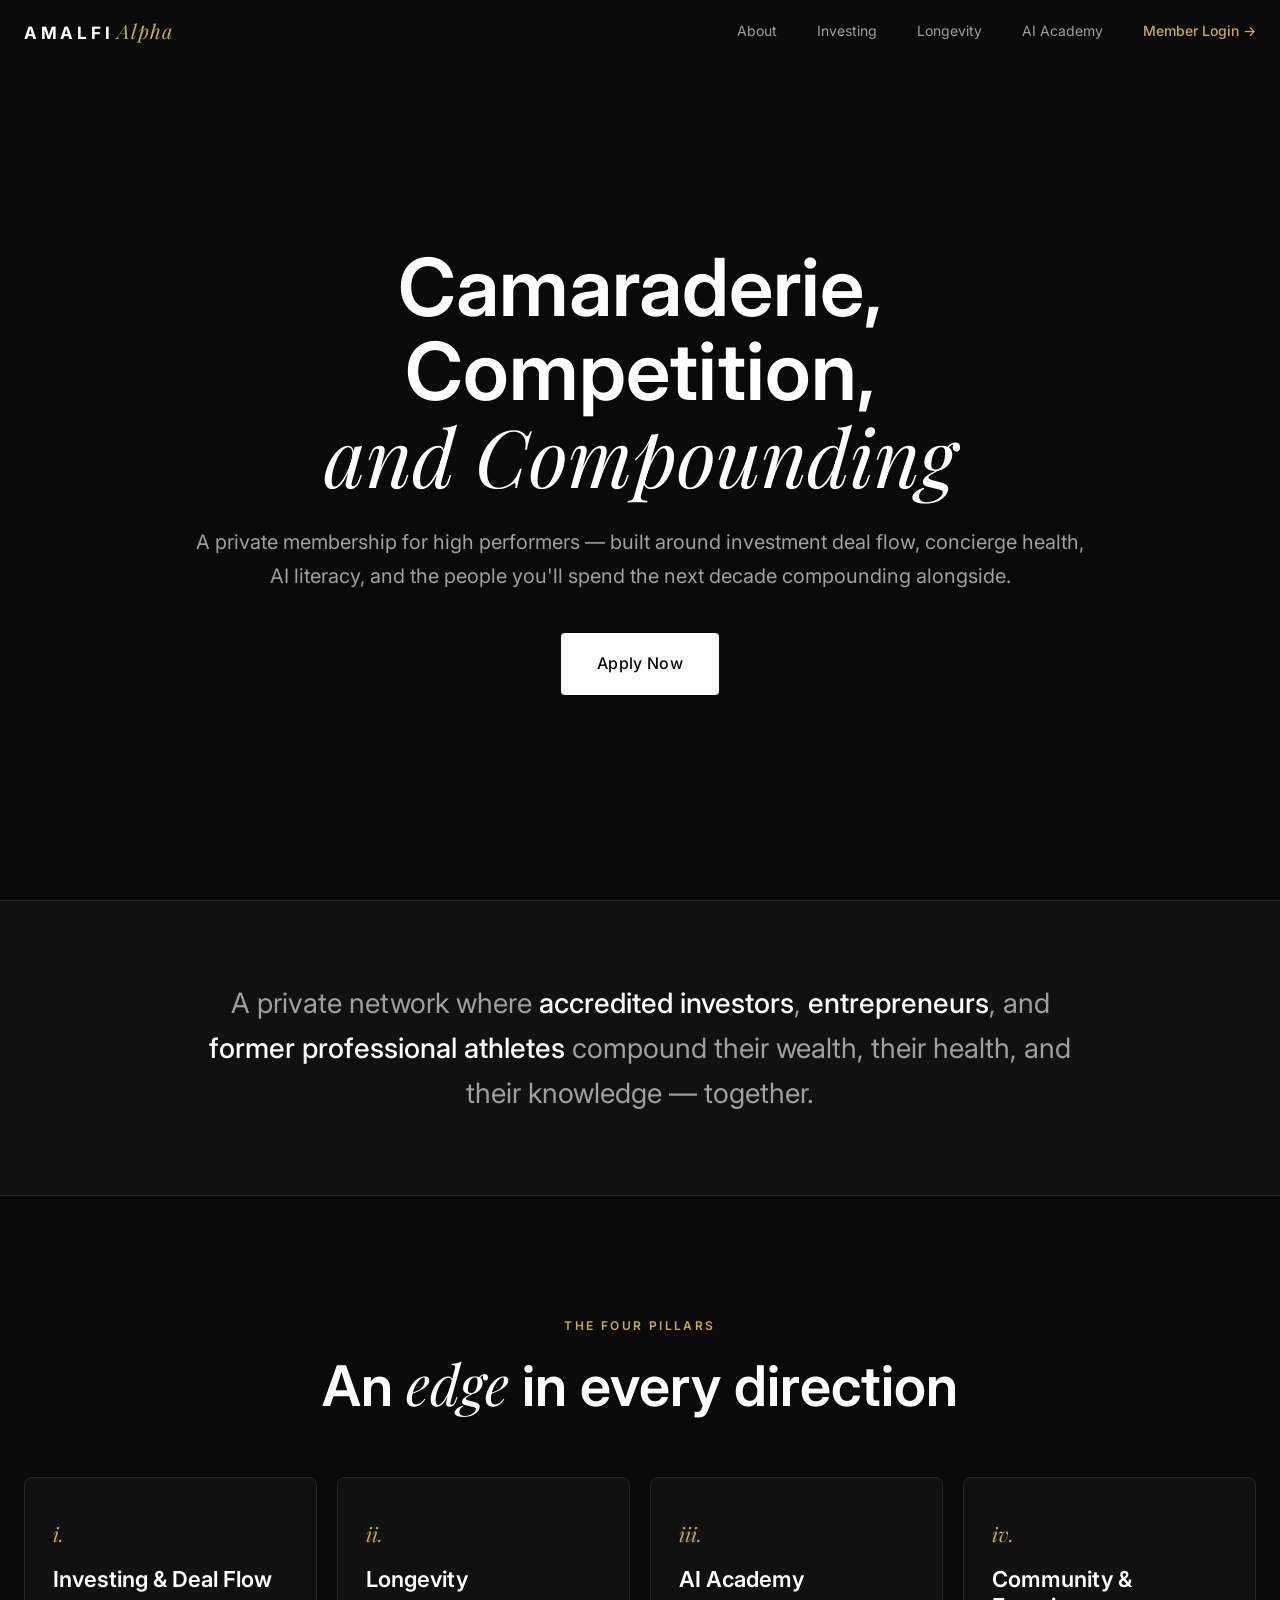
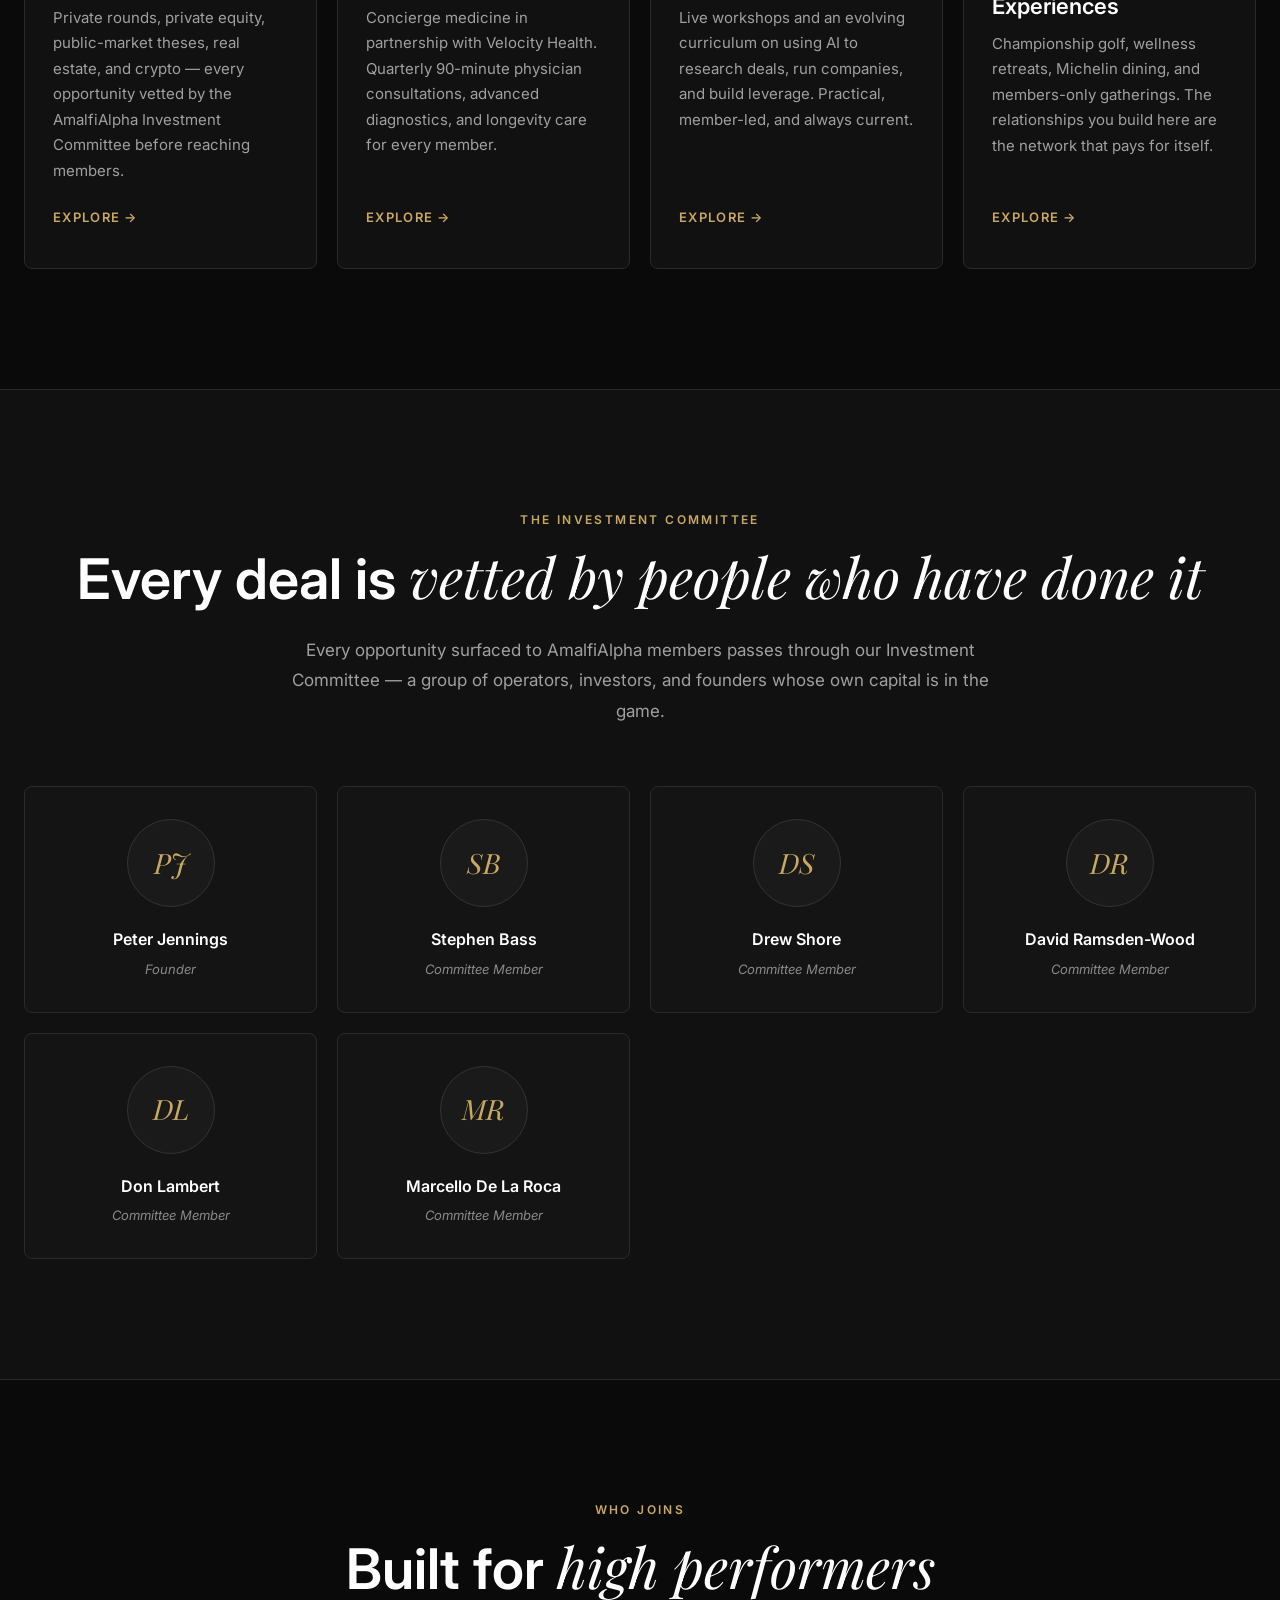
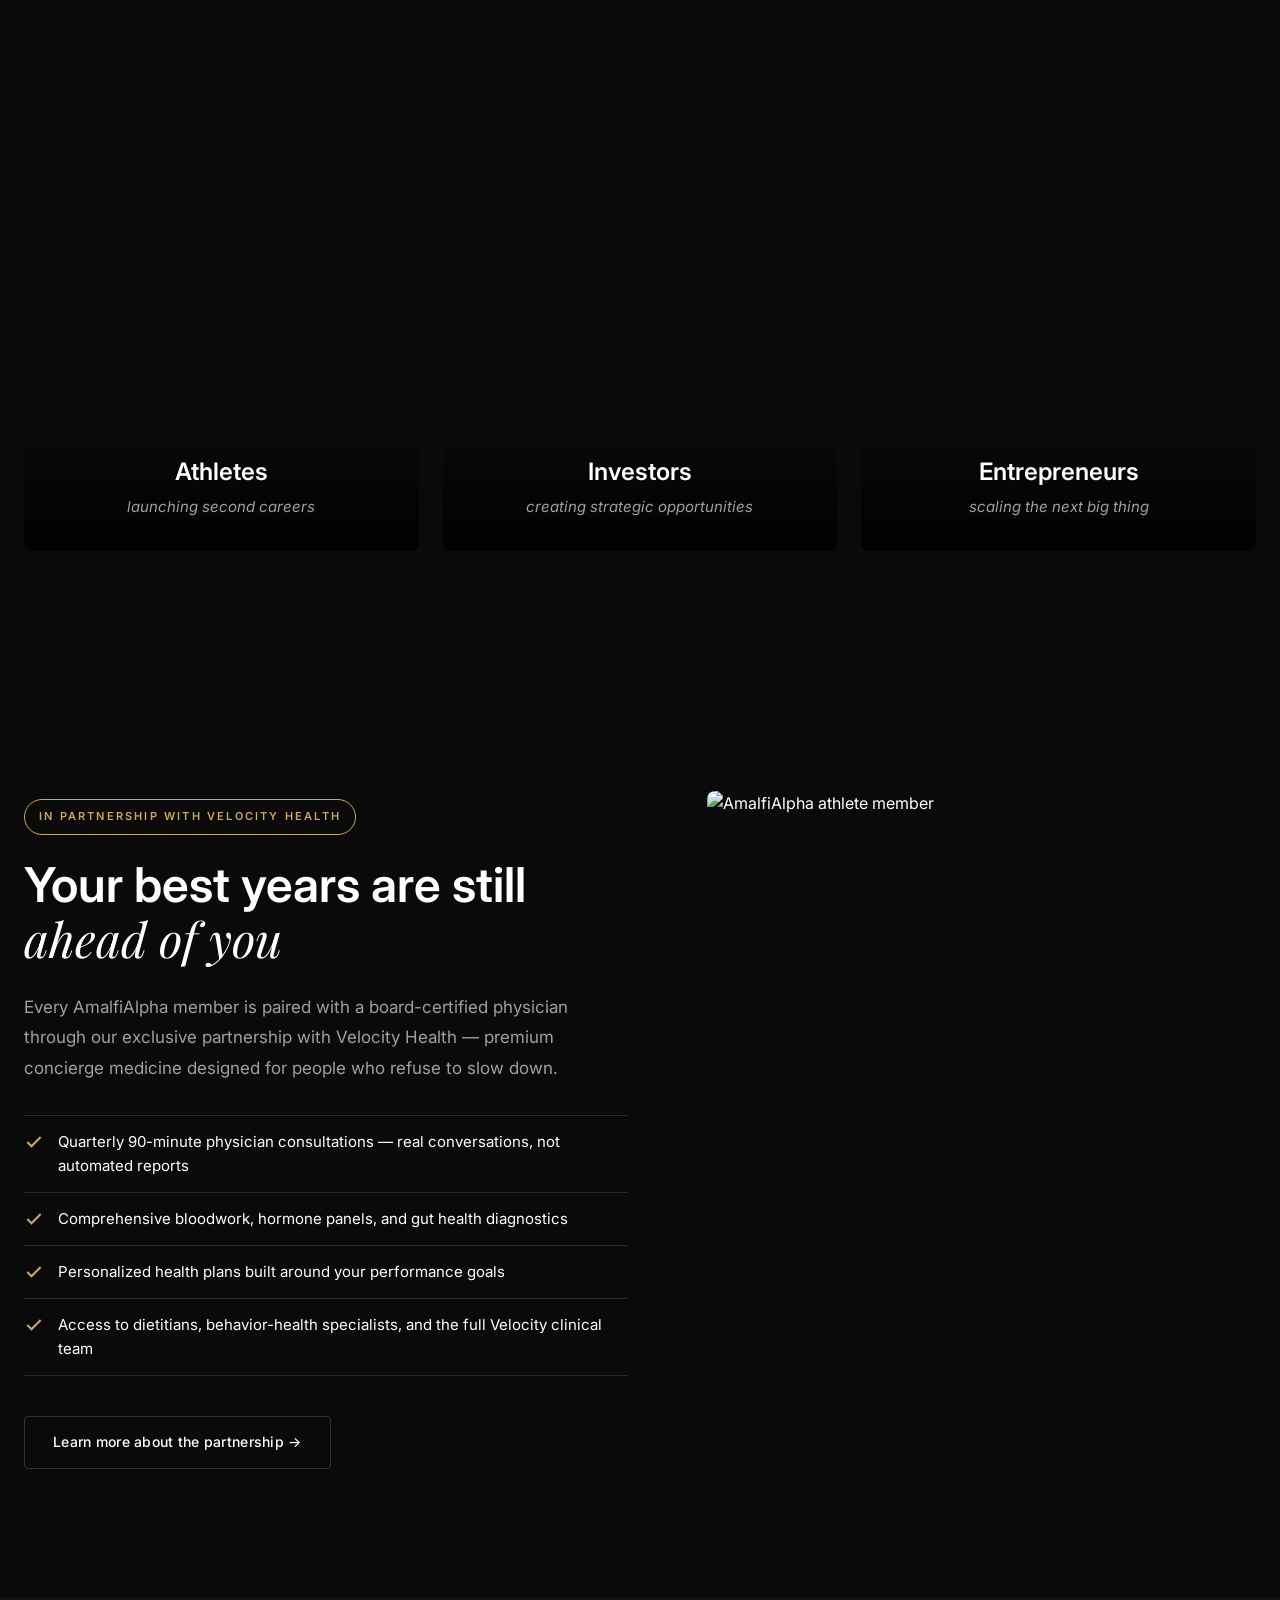
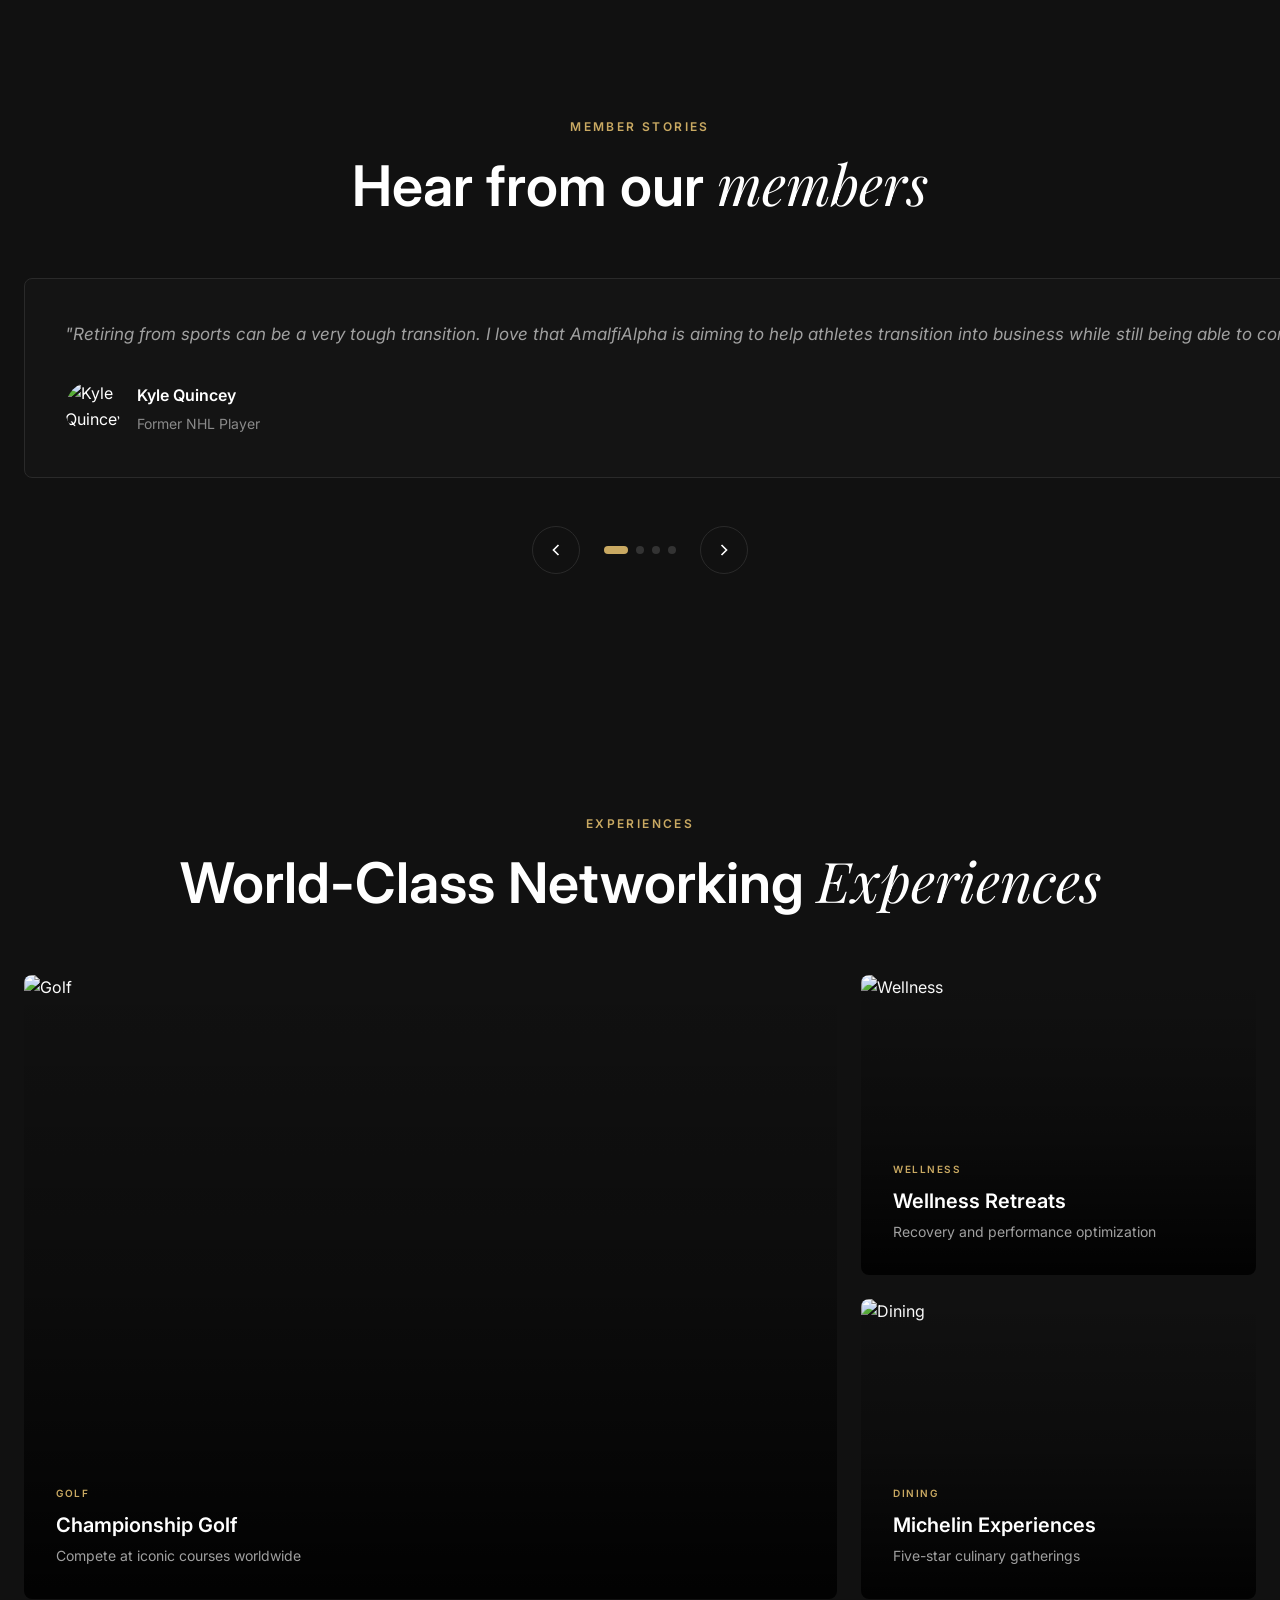
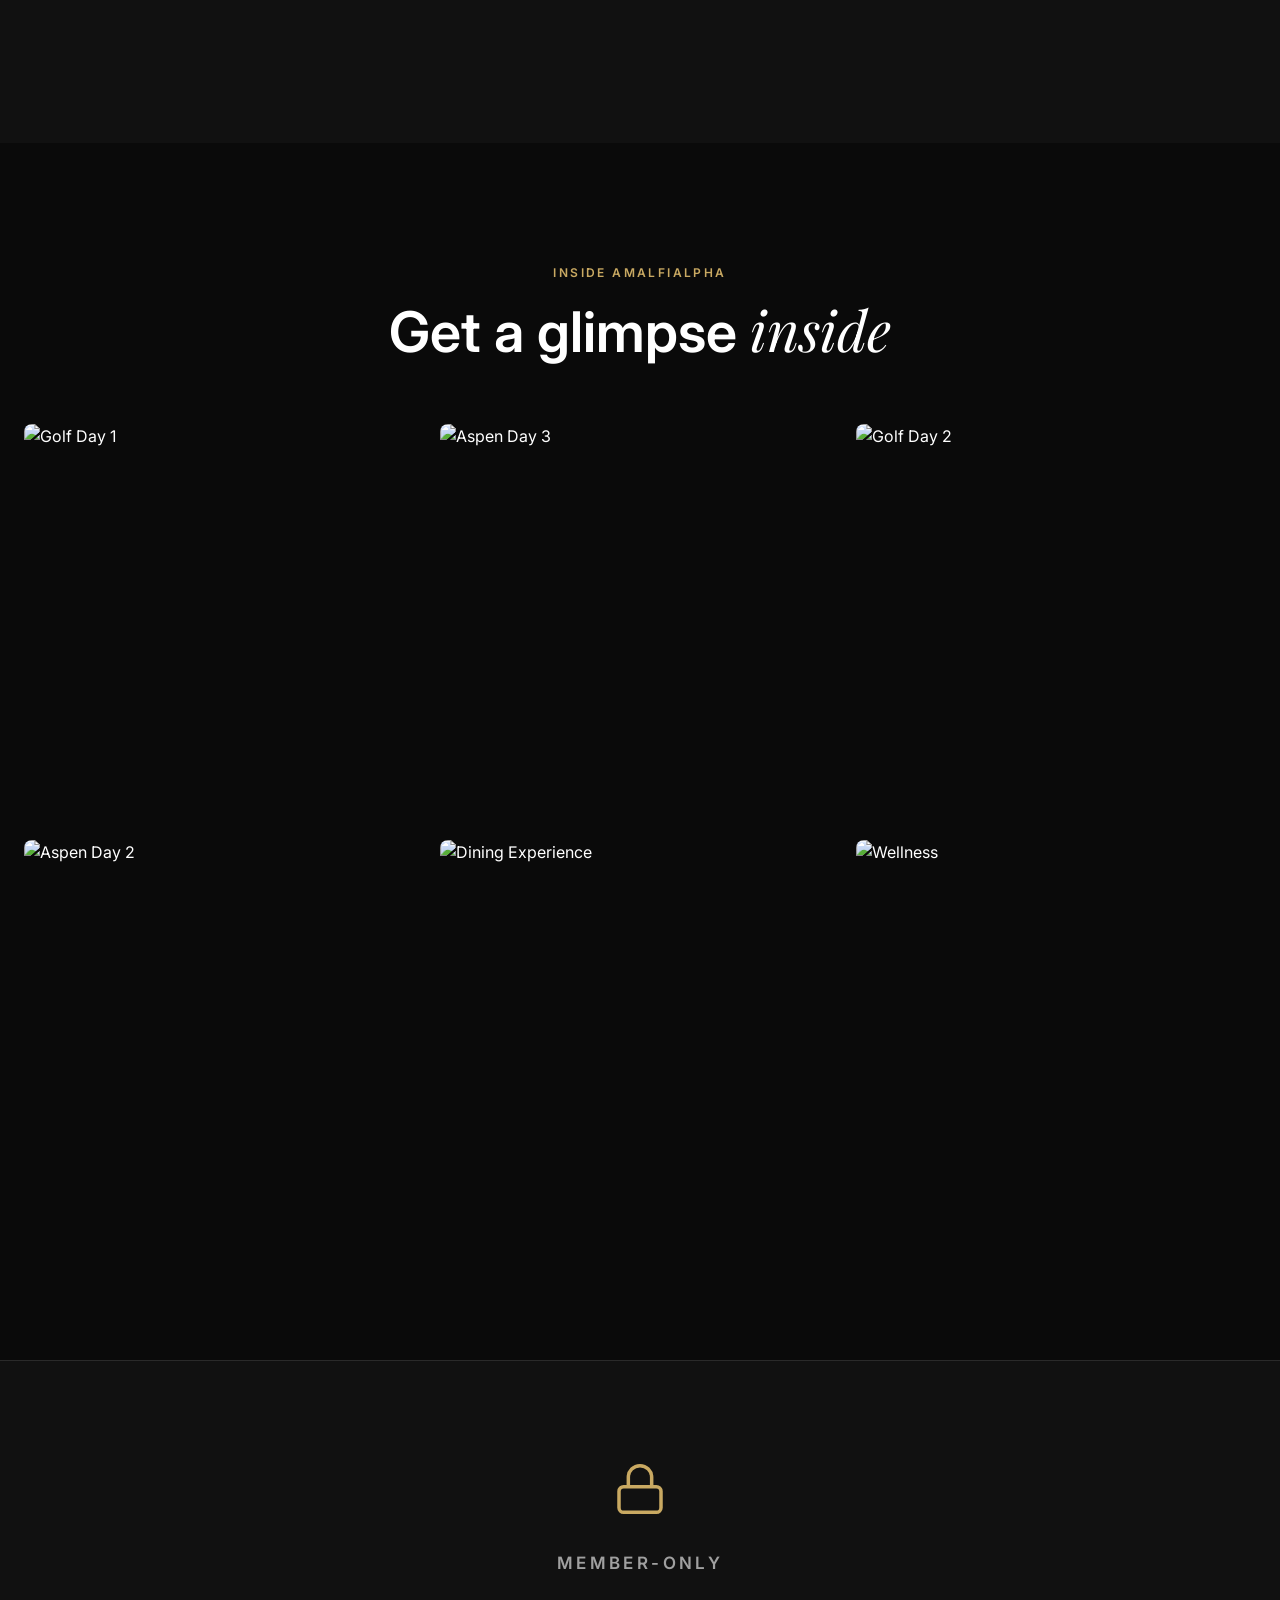
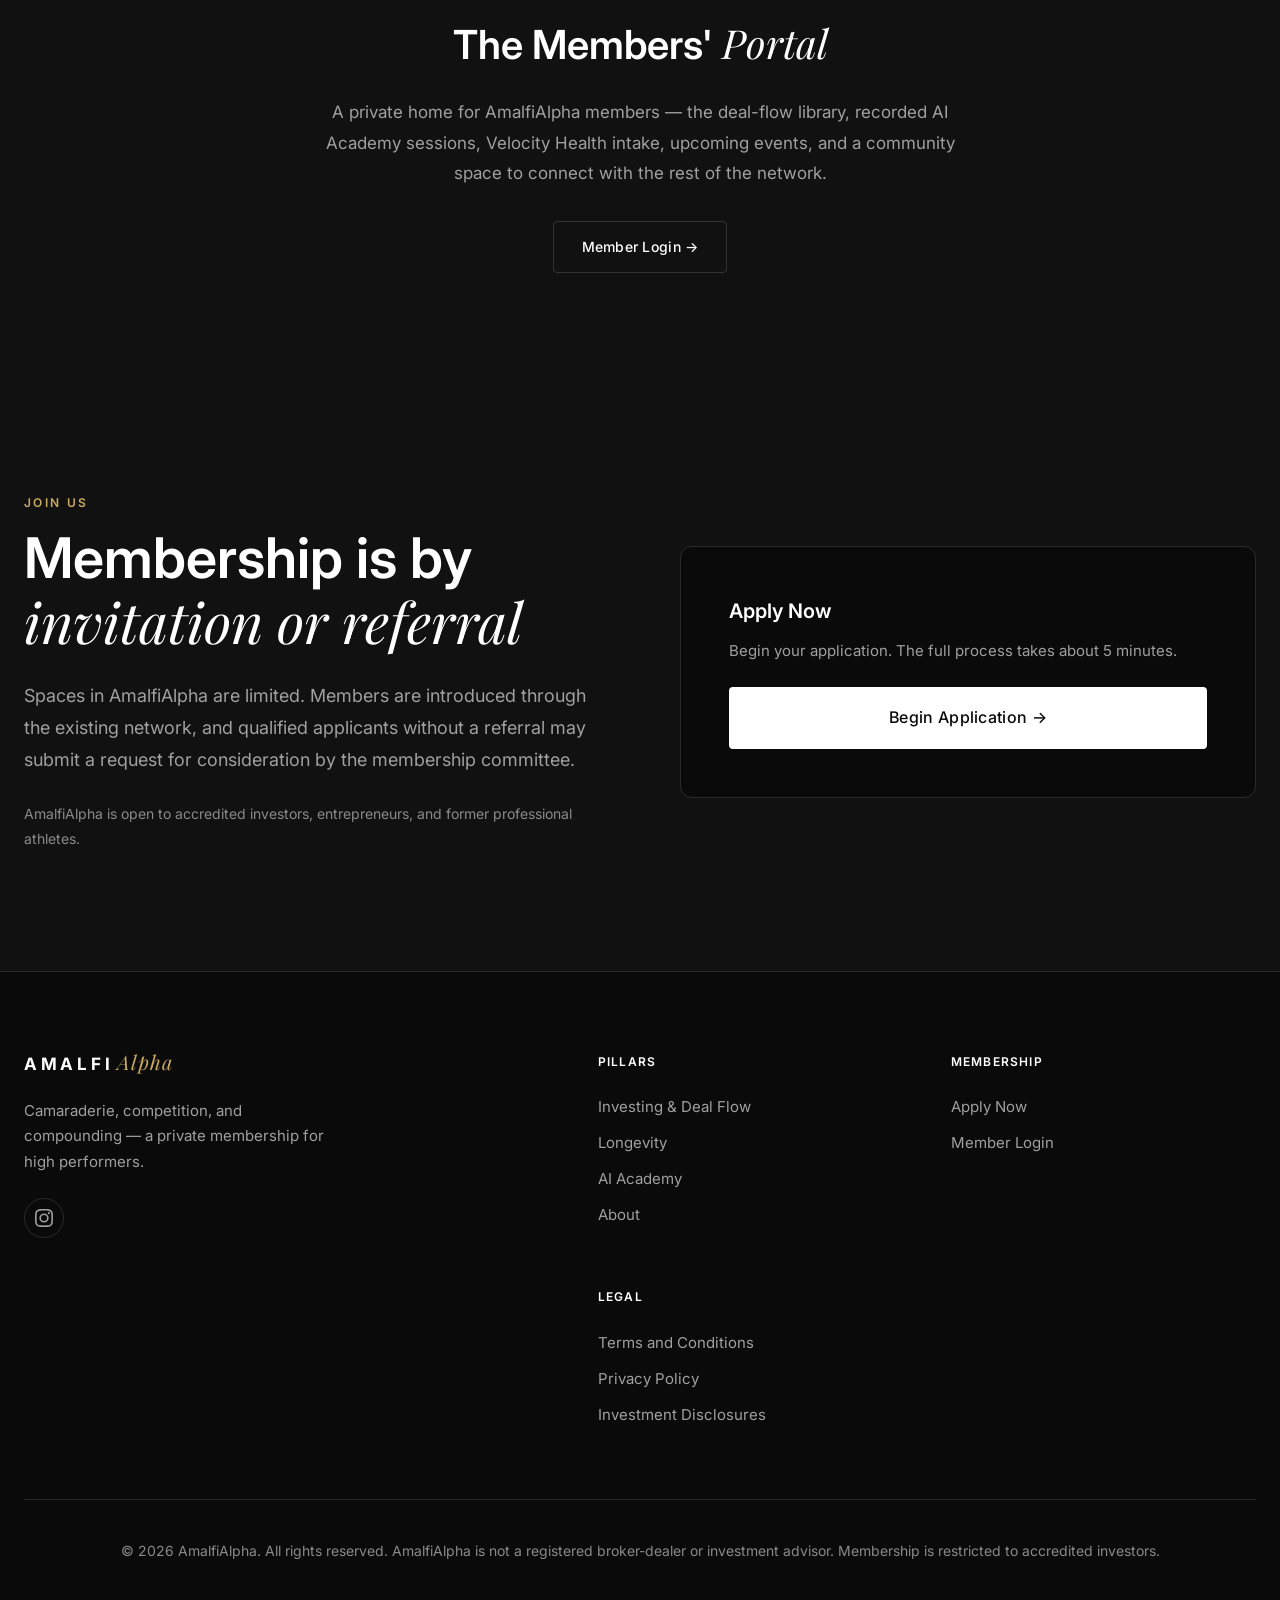
==== index.html @ e1d102eb "Fix muted-text contrast, mobile menu a11y, and testimonial dot keyboard access Co-Authored-By: Peter" ====
<!DOCTYPE html>
<html lang="en">
<head>
    <meta charset="UTF-8">
    <meta name="viewport" content="width=device-width, initial-scale=1.0">
    <title>AmalfiAlpha | Camaraderie, Competition, and Compounding</title>
    <meta name="description" content="A private membership for accredited investors, entrepreneurs, and former athletes — built around investment deal flow, concierge health, AI literacy, and community.">
    <link rel="stylesheet" href="styles.css">
    <link rel="preconnect" href="https://fonts.googleapis.com">
    <link rel="preconnect" href="https://fonts.gstatic.com" crossorigin>
    <link href="https://fonts.googleapis.com/css2?family=Inter:wght@300;400;500;600;700&family=Playfair+Display:wght@400;500;600;700&display=swap" rel="stylesheet">
</head>
<body>
    <!-- Navigation -->
    <header class="header">
        <nav class="nav">
            <a href="index.html" class="logo">
                <span class="logo-wordmark">AMALFI<span class="alpha">Alpha</span></span>
            </a>
            <div class="nav-links">
                <a href="about.html">About</a>
                <a href="investing.html">Investing</a>
                <a href="health.html">Longevity</a>
                <a href="ai-academy.html">AI Academy</a>
                <a href="#" class="nav-cta">Member Login →</a>
            </div>
            <button class="mobile-menu-btn" aria-label="Menu" aria-expanded="false" aria-controls="mobile-menu">
                <span></span>
                <span></span>
                <span></span>
            </button>
        </nav>
    </header>

    <!-- Mobile Menu -->
    <div class="mobile-menu" id="mobile-menu">
        <a href="about.html">About</a>
        <a href="investing.html">Investing</a>
        <a href="health.html">Longevity</a>
        <a href="ai-academy.html">AI Academy</a>
        <a href="#">Member Login</a>
        <a href="apply.html" class="btn btn-primary">Apply Now</a>
    </div>

    <!-- Hero -->
    <section class="hero">
        <div class="hero-content">
            <h1 class="hero-title">Camaraderie, Competition,<br><span class="italic">and Compounding</span></h1>
            <p class="hero-description">A private membership for high performers — built around investment deal flow, concierge health, AI literacy, and the people you'll spend the next decade compounding alongside.</p>
            <div class="hero-cta">
                <a href="apply.html" class="btn btn-primary btn-large">Apply Now</a>
            </div>
        </div>
        <div class="hero-background"></div>
    </section>

    <!-- Value Proposition -->
    <section class="value-prop">
        <div class="container">
            <p class="value-text">A private network where <span class="highlight">accredited investors</span>, <span class="highlight">entrepreneurs</span>, and <span class="highlight">former professional athletes</span> compound their wealth, their health, and their knowledge — together.</p>
        </div>
    </section>

    <!-- Four Pillars -->
    <section class="pillars">
        <div class="container">
            <div class="section-header center">
                <p class="section-tagline">The Four Pillars</p>
                <h2 class="section-title">An <span class="italic">edge</span> in every direction</h2>
            </div>
            <div class="pillars-grid">
                <div class="pillar-card">
                    <div class="pillar-number">i.</div>
                    <h3>Investing & Deal Flow</h3>
                    <p>Private rounds, private equity, public-market theses, real estate, and crypto — every opportunity vetted by the AmalfiAlpha Investment Committee before reaching members.</p>
                    <a href="investing.html" class="pillar-link">Explore →</a>
                </div>
                <div class="pillar-card">
                    <div class="pillar-number">ii.</div>
                    <h3>Longevity</h3>
                    <p>Concierge medicine in partnership with Velocity Health. Quarterly 90-minute physician consultations, advanced diagnostics, and longevity care for every member.</p>
                    <a href="health.html" class="pillar-link">Explore →</a>
                </div>
                <div class="pillar-card">
                    <div class="pillar-number">iii.</div>
                    <h3>AI Academy</h3>
                    <p>Live workshops and an evolving curriculum on using AI to research deals, run companies, and build leverage. Practical, member-led, and always current.</p>
                    <a href="ai-academy.html" class="pillar-link">Explore →</a>
                </div>
                <div class="pillar-card">
                    <div class="pillar-number">iv.</div>
                    <h3>Community & Experiences</h3>
                    <p>Championship golf, wellness retreats, Michelin dining, and members-only gatherings. The relationships you build here are the network that pays for itself.</p>
                    <a href="about.html" class="pillar-link">Explore →</a>
                </div>
            </div>
        </div>
    </section>

    <!-- Investment Committee -->
    <section class="committee">
        <div class="container">
            <div class="section-header center">
                <p class="section-tagline">The Investment Committee</p>
                <h2 class="section-title">Every deal is <span class="italic">vetted by people who have done it</span></h2>
            </div>
            <div class="committee-intro">
                <p>Every opportunity surfaced to AmalfiAlpha members passes through our Investment Committee — a group of operators, investors, and founders whose own capital is in the game.</p>
            </div>
            <div class="committee-grid">
                <div class="committee-card">
                    <div class="committee-avatar">PJ</div>
                    <h4>Peter Jennings</h4>
                    <p class="committee-role">Founder</p>
                </div>
                <div class="committee-card">
                    <div class="committee-avatar">SB</div>
                    <h4>Stephen Bass</h4>
                    <p class="committee-role">Committee Member</p>
                </div>
                <div class="committee-card">
                    <div class="committee-avatar">DS</div>
                    <h4>Drew Shore</h4>
                    <p class="committee-role">Committee Member</p>
                </div>
                <div class="committee-card">
                    <div class="committee-avatar">DR</div>
                    <h4>David Ramsden-Wood</h4>
                    <p class="committee-role">Committee Member</p>
                </div>
                <div class="committee-card">
                    <div class="committee-avatar">DL</div>
                    <h4>Don Lambert</h4>
                    <p class="committee-role">Committee Member</p>
                </div>
                <div class="committee-card">
                    <div class="committee-avatar">MR</div>
                    <h4>Marcello De La Roca</h4>
                    <p class="committee-role">Committee Member</p>
                </div>
            </div>
        </div>
    </section>

    <!-- Member Types -->
    <section id="about" class="member-types">
        <div class="container">
            <div class="section-header center">
                <p class="section-tagline">Who Joins</p>
                <h2 class="section-title">Built for <span class="italic">high performers</span></h2>
            </div>
            <div class="types-grid">
                <div class="type-card">
                    <div class="type-image athlete"></div>
                    <div class="type-content">
                        <h3>Athletes</h3>
                        <p>launching second careers</p>
                    </div>
                </div>
                <div class="type-card">
                    <div class="type-image investor"></div>
                    <div class="type-content">
                        <h3>Investors</h3>
                        <p>creating strategic opportunities</p>
                    </div>
                </div>
                <div class="type-card">
                    <div class="type-image entrepreneur"></div>
                    <div class="type-content">
                        <h3>Entrepreneurs</h3>
                        <p>scaling the next big thing</p>
                    </div>
                </div>
            </div>
        </div>
    </section>

    <!-- Velocity Health Partnership -->
    <section class="velocity">
        <div class="container">
            <div class="velocity-wrapper">
                <div class="velocity-content">
                    <span class="partnership-tag">In partnership with Velocity Health</span>
                    <h2>Your best years are still <span class="italic">ahead of you</span></h2>
                    <p>Every AmalfiAlpha member is paired with a board-certified physician through our exclusive partnership with Velocity Health — premium concierge medicine designed for people who refuse to slow down.</p>
                    <ul class="velocity-features">
                        <li>
                            <svg class="check" width="20" height="20" viewBox="0 0 24 24" fill="none" stroke="currentColor" stroke-width="2.5"><polyline points="20 6 9 17 4 12"/></svg>
                            <span>Quarterly 90-minute physician consultations — real conversations, not automated reports</span>
                        </li>
                        <li>
                            <svg class="check" width="20" height="20" viewBox="0 0 24 24" fill="none" stroke="currentColor" stroke-width="2.5"><polyline points="20 6 9 17 4 12"/></svg>
                            <span>Comprehensive bloodwork, hormone panels, and gut health diagnostics</span>
                        </li>
                        <li>
                            <svg class="check" width="20" height="20" viewBox="0 0 24 24" fill="none" stroke="currentColor" stroke-width="2.5"><polyline points="20 6 9 17 4 12"/></svg>
                            <span>Personalized health plans built around your performance goals</span>
                        </li>
                        <li>
                            <svg class="check" width="20" height="20" viewBox="0 0 24 24" fill="none" stroke="currentColor" stroke-width="2.5"><polyline points="20 6 9 17 4 12"/></svg>
                            <span>Access to dietitians, behavior-health specialists, and the full Velocity clinical team</span>
                        </li>
                    </ul>
                    <a href="health.html" class="btn btn-secondary">Learn more about the partnership →</a>
                </div>
                <div class="velocity-image">
                    <img src="https://images.squarespace-cdn.com/content/v1/6695d90737f2c533afa46845/c889e86d-ab4b-4e2a-b497-337f56d717b7/Amalfi-Golf-private-founder-ceo-former-athlete-luxury-network+%281%29.jpg" alt="AmalfiAlpha athlete member">
                </div>
            </div>
        </div>
    </section>

    <!-- Testimonials -->
    <section class="testimonials">
        <div class="container">
            <div class="section-header center">
                <p class="section-tagline">Member Stories</p>
                <h2 class="section-title">Hear from our <span class="italic">members</span></h2>
            </div>
            <div class="testimonials-slider">
                <div class="testimonial-track">
                    <div class="testimonial-card">
                        <div class="testimonial-content">
                            <p>"Retiring from sports can be a very tough transition. I love that AmalfiAlpha is aiming to help athletes transition into business while still being able to compete."</p>
                        </div>
                        <div class="testimonial-author">
                            <div class="author-avatar">
                                <img src="https://images.squarespace-cdn.com/content/v1/6695d90737f2c533afa46845/a792f711-172f-4143-af08-2d50b8c70754/Untitled+%286%29.jpg" alt="Kyle Quincey">
                            </div>
                            <div class="author-info">
                                <h4>Kyle Quincey</h4>
                                <p>Former NHL Player</p>
                            </div>
                        </div>
                    </div>
                    <div class="testimonial-card">
                        <div class="testimonial-content">
                            <p>"One of the best wellness retreats I've been on. Met some incredible entrepreneurs and athletes that I now consider close friends."</p>
                        </div>
                        <div class="testimonial-author">
                            <div class="author-avatar">
                                <img src="https://images.squarespace-cdn.com/content/v1/6695d90737f2c533afa46845/f6b84a4d-238a-49b5-b690-8b6c3b8f6f55/Untitled+%284%29.jpeg" alt="Eric Hinman">
                            </div>
                            <div class="author-info">
                                <h4>Eric Hinman</h4>
                                <p>5x Ironman | Entrepreneur</p>
                            </div>
                        </div>
                    </div>
                    <div class="testimonial-card">
                        <div class="testimonial-content">
                            <p>"Getting the opportunity to compete against other athletes and entrepreneurs is what I love. The network is world-class."</p>
                        </div>
                        <div class="testimonial-author">
                            <div class="author-avatar">
                                <img src="https://images.squarespace-cdn.com/content/v1/6695d90737f2c533afa46845/54ead731-f417-4cee-9b8d-24da5bffadc8/Untitled+%287%29.png" alt="T.J. Ward">
                            </div>
                            <div class="author-info">
                                <h4>T.J. Ward</h4>
                                <p>Former NFL Player</p>
                            </div>
                        </div>
                    </div>
                    <div class="testimonial-card">
                        <div class="testimonial-content">
                            <p>"I am not a traditional networking guy, but I live to compete against my friends in sports. AmalfiAlpha combines both perfectly."</p>
                        </div>
                        <div class="testimonial-author">
                            <div class="author-avatar">
                                <img src="https://images.squarespace-cdn.com/content/v1/6695d90737f2c533afa46845/31b3e1fd-7566-4ed4-aa8b-446240f83dd8/Untitled+%2812%29.png" alt="Adam Levitan">
                            </div>
                            <div class="author-info">
                                <h4>Adam Levitan</h4>
                                <p>Co-Founder @ Establish The Run</p>
                            </div>
                        </div>
                    </div>
                </div>
                <div class="slider-controls">
                    <button class="slider-btn prev" aria-label="Previous">
                        <svg viewBox="0 0 24 24" fill="none" stroke="currentColor" stroke-width="2"><path d="M15 18l-6-6 6-6"/></svg>
                    </button>
                    <div class="slider-dots">
                        <button type="button" class="dot active" aria-label="Go to testimonial 1"></button>
                        <button type="button" class="dot" aria-label="Go to testimonial 2"></button>
                        <button type="button" class="dot" aria-label="Go to testimonial 3"></button>
                        <button type="button" class="dot" aria-label="Go to testimonial 4"></button>
                    </div>
                    <button class="slider-btn next" aria-label="Next">
                        <svg viewBox="0 0 24 24" fill="none" stroke="currentColor" stroke-width="2"><path d="M9 18l6-6-6-6"/></svg>
                    </button>
                </div>
            </div>
        </div>
    </section>

    <!-- Experiences -->
    <section id="experiences" class="experiences">
        <div class="container">
            <div class="section-header center">
                <p class="section-tagline">Experiences</p>
                <h2 class="section-title">World-Class Networking <span class="italic">Experiences</span></h2>
            </div>
            <div class="experiences-grid">
                <div class="experience-card large">
                    <img src="https://images.squarespace-cdn.com/content/v1/6695d90737f2c533afa46845/c889e86d-ab4b-4e2a-b497-337f56d717b7/Amalfi-Golf-private-founder-ceo-former-athlete-luxury-network+%281%29.jpg" alt="Golf">
                    <div class="experience-overlay">
                        <span class="experience-tag">Golf</span>
                        <h3>Championship Golf</h3>
                        <p>Compete at iconic courses worldwide</p>
                    </div>
                </div>
                <div class="experience-card">
                    <img src="https://images.squarespace-cdn.com/content/v1/6695d90737f2c533afa46845/525cb4f4-4b1b-4081-9f5f-6a90283ea742/The-Spat-at-The-Global-Ambassador-Portecochere-Healthy-Living-Travel.jpg" alt="Wellness">
                    <div class="experience-overlay">
                        <span class="experience-tag">Wellness</span>
                        <h3>Wellness Retreats</h3>
                        <p>Recovery and performance optimization</p>
                    </div>
                </div>
                <div class="experience-card">
                    <img src="https://images.squarespace-cdn.com/content/v1/6695d90737f2c533afa46845/452ade04-51ee-4816-b40e-627482b957d9/Amalfi_Dining_Leadership_Development_Experience_Catch_Restaurant.png" alt="Dining">
                    <div class="experience-overlay">
                        <span class="experience-tag">Dining</span>
                        <h3>Michelin Experiences</h3>
                        <p>Five-star culinary gatherings</p>
                    </div>
                </div>
                <div class="experience-card">
                    <img src="https://images.squarespace-cdn.com/content/v1/6695d90737f2c533afa46845/217bf971-f38d-4731-9371-74a3d3c623a7/AmalfiAspen2024Day2-51.jpg" alt="Aspen">
                    <div class="experience-overlay">
                        <span class="experience-tag">Events</span>
                        <h3>Exclusive Gatherings</h3>
                        <p>Members-only experiences</p>
                    </div>
                </div>
                <div class="experience-card">
                    <img src="https://images.squarespace-cdn.com/content/v1/6695d90737f2c533afa46845/f48ce220-f368-4db8-8110-0c46b1a523a7/King-Kool-001+%281%29.jpg" alt="Networking">
                    <div class="experience-overlay">
                        <span class="experience-tag">Networking</span>
                        <h3>Social Events</h3>
                        <p>Build lasting relationships</p>
                    </div>
                </div>
            </div>
        </div>
    </section>

    <!-- Glimpse Gallery -->
    <section class="glimpse">
        <div class="container">
            <div class="section-header center">
                <p class="section-tagline">Inside AmalfiAlpha</p>
                <h2 class="section-title">Get a glimpse <span class="italic">inside</span></h2>
            </div>
            <div class="glimpse-gallery">
                <div class="gallery-item">
                    <img src="https://images.squarespace-cdn.com/content/v1/6695d90737f2c533afa46845/455c41f2-e84e-42b3-bba4-0e150a9016d3/Amalfi_Golf_Day_1_LowRes-174.jpg" alt="Golf Day 1">
                </div>
                <div class="gallery-item">
                    <img src="https://images.squarespace-cdn.com/content/v1/6695d90737f2c533afa46845/e12decd0-c3aa-43f6-969f-42dda2d96174/AmalfiAspen2024Day3-116.jpg" alt="Aspen Day 3">
                </div>
                <div class="gallery-item">
                    <img src="https://images.squarespace-cdn.com/content/v1/6695d90737f2c533afa46845/e360eb15-34ca-4f9f-b811-dc9df6491821/Amalfi_Golf_Day_2_LowRes-93.jpg" alt="Golf Day 2">
                </div>
                <div class="gallery-item">
                    <img src="https://images.squarespace-cdn.com/content/v1/6695d90737f2c533afa46845/217bf971-f38d-4731-9371-74a3d3c623a7/AmalfiAspen2024Day2-51.jpg" alt="Aspen Day 2">
                </div>
                <div class="gallery-item">
                    <img src="https://images.squarespace-cdn.com/content/v1/6695d90737f2c533afa46845/452ade04-51ee-4816-b40e-627482b957d9/Amalfi_Dining_Leadership_Development_Experience_Catch_Restaurant.png" alt="Dining Experience">
                </div>
                <div class="gallery-item">
                    <img src="https://images.squarespace-cdn.com/content/v1/6695d90737f2c533afa46845/525cb4f4-4b1b-4081-9f5f-6a90283ea742/The-Spat-at-The-Global-Ambassador-Portecochere-Healthy-Living-Travel.jpg" alt="Wellness">
                </div>
            </div>
        </div>
    </section>

    <!-- Member Portal Teaser -->
    <section class="portal-teaser">
        <div class="container">
            <svg class="lock-icon" viewBox="0 0 24 24" fill="none" stroke="currentColor" stroke-width="1.5">
                <rect x="3" y="11" width="18" height="11" rx="2" ry="2"/>
                <path d="M7 11V7a5 5 0 0 1 10 0v4"/>
            </svg>
            <p class="section-tagline" style="text-align:center;">Member-Only</p>
            <h2>The Members' <span class="italic">Portal</span></h2>
            <p>A private home for AmalfiAlpha members — the deal-flow library, recorded AI Academy sessions, Velocity Health intake, upcoming events, and a community space to connect with the rest of the network.</p>
            <a href="#" class="btn btn-secondary">Member Login →</a>
        </div>
    </section>

    <!-- Apply CTA -->
    <section id="apply" class="apply">
        <div class="container">
            <div class="apply-wrapper">
                <div class="apply-content">
                    <p class="section-tagline">Join Us</p>
                    <h2 class="section-title">Membership is by <span class="italic">invitation or referral</span></h2>
                    <p class="apply-description">Spaces in AmalfiAlpha are limited. Members are introduced through the existing network, and qualified applicants without a referral may submit a request for consideration by the membership committee.</p>
                    <p class="apply-description" style="margin-top:24px;font-size:0.875rem;color:var(--color-text-muted);">AmalfiAlpha is open to accredited investors, entrepreneurs, and former professional athletes.</p>
                </div>
                <div class="apply-form-container">
                    <h3 style="font-size:1.25rem;font-weight:600;margin-bottom:12px;">Apply Now</h3>
                    <p style="font-size:0.9375rem;color:var(--color-text-secondary);margin-bottom:24px;line-height:1.6;">Begin your application. The full process takes about 5 minutes.</p>
                    <a href="apply.html" class="btn btn-primary btn-full btn-large">Begin Application →</a>
                </div>
            </div>
        </div>
    </section>

    <!-- Footer -->
    <footer class="footer">
        <div class="container">
            <div class="footer-main">
                <div class="footer-brand">
                    <a href="index.html" class="logo">
                        <span class="logo-wordmark">AMALFI<span class="alpha">Alpha</span></span>
                    </a>
                    <p>Camaraderie, competition, and compounding — a private membership for high performers.</p>
                    <div class="social-links">
                        <a href="https://instagram.com/joinamalfi" aria-label="Instagram" target="_blank">
                            <svg viewBox="0 0 24 24" fill="currentColor"><path d="M12 2.163c3.204 0 3.584.012 4.85.07 3.252.148 4.771 1.691 4.919 4.919.058 1.265.069 1.645.069 4.849 0 3.205-.012 3.584-.069 4.849-.149 3.225-1.664 4.771-4.919 4.919-1.266.058-1.644.07-4.85.07-3.204 0-3.584-.012-4.849-.07-3.26-.149-4.771-1.699-4.919-4.92-.058-1.265-.07-1.644-.07-4.849 0-3.204.013-3.583.07-4.849.149-3.227 1.664-4.771 4.919-4.919 1.266-.057 1.645-.069 4.849-.069zM12 0C8.741 0 8.333.014 7.053.072 2.695.272.273 2.69.073 7.052.014 8.333 0 8.741 0 12c0 3.259.014 3.668.072 4.948.2 4.358 2.618 6.78 6.98 6.98C8.333 23.986 8.741 24 12 24c3.259 0 3.668-.014 4.948-.072 4.354-.2 6.782-2.618 6.979-6.98.059-1.28.073-1.689.073-4.948 0-3.259-.014-3.667-.072-4.947-.196-4.354-2.617-6.78-6.979-6.98C15.668.014 15.259 0 12 0zm0 5.838a6.162 6.162 0 100 12.324 6.162 6.162 0 000-12.324zM12 16a4 4 0 110-8 4 4 0 010 8zm6.406-11.845a1.44 1.44 0 100 2.881 1.44 1.44 0 000-2.881z"/></svg>
                        </a>
                    </div>
                </div>
                <div class="footer-links">
                    <div class="footer-column">
                        <h4>Pillars</h4>
                        <a href="investing.html">Investing & Deal Flow</a>
                        <a href="health.html">Longevity</a>
                        <a href="ai-academy.html">AI Academy</a>
                        <a href="about.html">About</a>
                    </div>
                    <div class="footer-column">
                        <h4>Membership</h4>
                        <a href="apply.html">Apply Now</a>
                        <a href="#">Member Login</a>
                    </div>
                    <div class="footer-column">
                        <h4>Legal</h4>
                        <a href="#">Terms and Conditions</a>
                        <a href="#">Privacy Policy</a>
                        <a href="#">Investment Disclosures</a>
                    </div>
                </div>
            </div>
            <div class="footer-bottom">
                <p>&copy; 2026 AmalfiAlpha. All rights reserved. AmalfiAlpha is not a registered broker-dealer or investment advisor. Membership is restricted to accredited investors.</p>
            </div>
        </div>
    </footer>

    <script src="script.js"></script>
</body>
</html>
---- styles.css ----
/* ============================================
   AMALFIALPHA - PRIVATE MEMBERSHIP
   Camaraderie, Competition, and Compounding
   ============================================ */

/* CSS Variables */
:root {
    --color-bg: #0a0a0a;
    --color-bg-secondary: #111111;
    --color-bg-tertiary: #1a1a1a;
    --color-bg-card: #141414;
    --color-text: #ffffff;
    --color-text-secondary: #a0a0a0;
    --color-text-muted: #8a8a8a;
    --color-accent: #c9a962;
    --color-accent-light: #d4b978;
    --color-border: #2a2a2a;
    --color-border-light: #333333;

    --font-primary: 'Inter', -apple-system, BlinkMacSystemFont, sans-serif;
    --font-display: 'Playfair Display', Georgia, serif;

    --transition-fast: 0.2s ease;
    --transition-medium: 0.3s ease;
    --transition-slow: 0.5s ease;

    --container-width: 1280px;
    --section-padding: 120px;
}

/* Reset & Base */
*, *::before, *::after {
    margin: 0;
    padding: 0;
    box-sizing: border-box;
}

html {
    scroll-behavior: smooth;
    font-size: 16px;
}

body {
    font-family: var(--font-primary);
    background-color: var(--color-bg);
    color: var(--color-text);
    line-height: 1.6;
    overflow-x: hidden;
    -webkit-font-smoothing: antialiased;
    -moz-osx-font-smoothing: grayscale;
}

a {
    text-decoration: none;
    color: inherit;
    transition: color var(--transition-fast);
}

img {
    max-width: 100%;
    height: auto;
    display: block;
}

button {
    font-family: inherit;
    cursor: pointer;
    border: none;
    background: none;
}

input, textarea {
    font-family: inherit;
    font-size: inherit;
}

/* Container */
.container {
    max-width: var(--container-width);
    margin: 0 auto;
    padding: 0 24px;
}

/* Typography */
.italic {
    font-family: var(--font-display);
    font-style: italic;
    font-weight: 400;
}

.section-tagline {
    font-size: 0.75rem;
    font-weight: 600;
    letter-spacing: 0.2em;
    text-transform: uppercase;
    color: var(--color-accent);
    margin-bottom: 16px;
}

.section-title {
    font-family: var(--font-primary);
    font-size: clamp(2rem, 5vw, 3.5rem);
    font-weight: 600;
    line-height: 1.1;
    margin-bottom: 24px;
}

.section-description {
    font-size: 1.125rem;
    color: var(--color-text-secondary);
    max-width: 600px;
}

.section-header.center {
    text-align: center;
}

.section-header.center .section-description {
    margin: 0 auto;
}

/* Buttons */
.btn {
    display: inline-flex;
    align-items: center;
    justify-content: center;
    padding: 14px 28px;
    font-size: 0.875rem;
    font-weight: 500;
    letter-spacing: 0.02em;
    border-radius: 4px;
    transition: all var(--transition-medium);
    white-space: nowrap;
}

.btn-primary {
    background: var(--color-text);
    color: var(--color-bg);
}

.btn-primary:hover {
    background: var(--color-accent);
    color: var(--color-bg);
    transform: translateY(-2px);
}

.btn-secondary {
    background: transparent;
    color: var(--color-text);
    border: 1px solid var(--color-border-light);
}

.btn-secondary:hover {
    border-color: var(--color-text);
    background: rgba(255, 255, 255, 0.05);
}

.btn-large {
    padding: 18px 36px;
    font-size: 1rem;
}

.btn-full {
    width: 100%;
}

/* ============================================
   HEADER & NAVIGATION
   ============================================ */

.header {
    position: fixed;
    top: 0;
    left: 0;
    right: 0;
    z-index: 1000;
    padding: 20px 0;
    transition: all var(--transition-medium);
}

.header.scrolled {
    background: rgba(10, 10, 10, 0.9);
    backdrop-filter: blur(20px);
    -webkit-backdrop-filter: blur(20px);
    padding: 16px 0;
    border-bottom: 1px solid var(--color-border);
}

.nav {
    max-width: var(--container-width);
    margin: 0 auto;
    padding: 0 24px;
    display: flex;
    align-items: center;
    justify-content: space-between;
}

.logo {
    display: flex;
    align-items: center;
}

.logo-img {
    height: 24px;
    width: auto;
}

.nav-links {
    display: flex;
    gap: 40px;
}

.nav-links a {
    font-size: 0.875rem;
    font-weight: 400;
    color: var(--color-text-secondary);
    transition: color var(--transition-fast);
}

.nav-links a:hover {
    color: var(--color-text);
}

.mobile-menu-btn {
    display: none;
    flex-direction: column;
    gap: 5px;
    padding: 8px;
}

.mobile-menu-btn span {
    display: block;
    width: 24px;
    height: 2px;
    background: var(--color-text);
    transition: all var(--transition-fast);
}

.mobile-menu {
    display: none;
    position: fixed;
    top: 0;
    left: 0;
    right: 0;
    bottom: 0;
    background: var(--color-bg);
    z-index: 999;
    flex-direction: column;
    align-items: center;
    justify-content: center;
    gap: 32px;
    opacity: 0;
    visibility: hidden;
    transition: all var(--transition-medium);
}

.mobile-menu.active {
    opacity: 1;
    visibility: visible;
}

.mobile-menu a {
    font-size: 1.5rem;
    font-weight: 500;
}

/* ============================================
   HERO SECTION
   ============================================ */

.hero {
    min-height: 100vh;
    display: flex;
    align-items: center;
    justify-content: center;
    position: relative;
    padding: 120px 24px 80px;
    overflow: hidden;
    text-align: center;
}

.hero-background {
    position: absolute;
    top: 0;
    left: 0;
    right: 0;
    bottom: 0;
    z-index: -1;
    background:
        linear-gradient(to bottom, rgba(10, 10, 10, 0.6) 0%, rgba(10, 10, 10, 0.4) 50%, rgba(10, 10, 10, 0.7) 100%),
        url('https://images.squarespace-cdn.com/content/v1/6695d90737f2c533afa46845/4904673a-b2bc-4488-8820-f0f40d6108ff/Amalfi-private-luxury-network-founder-ceo-former-athletes+%281%29.jpg');
    background-size: cover;
    background-position: center;
}

.hero-content {
    position: relative;
    z-index: 1;
    max-width: 900px;
}

.hero-title {
    font-family: var(--font-primary);
    font-size: clamp(2.5rem, 7vw, 5rem);
    font-weight: 600;
    line-height: 1.05;
    margin-bottom: 24px;
    opacity: 0;
    animation: fadeInUp 0.8s ease forwards;
    animation-delay: 0.2s;
}

.hero-description {
    font-size: 1.25rem;
    color: var(--color-text-secondary);
    line-height: 1.7;
    margin-bottom: 40px;
    opacity: 0;
    animation: fadeInUp 0.8s ease forwards;
    animation-delay: 0.4s;
}

.hero-cta {
    opacity: 0;
    animation: fadeInUp 0.8s ease forwards;
    animation-delay: 0.6s;
}

@keyframes fadeInUp {
    from {
        opacity: 0;
        transform: translateY(30px);
    }
    to {
        opacity: 1;
        transform: translateY(0);
    }
}

/* ============================================
   VALUE PROPOSITION
   ============================================ */

.value-prop {
    padding: 80px 0;
    background: var(--color-bg-secondary);
    border-top: 1px solid var(--color-border);
    border-bottom: 1px solid var(--color-border);
}

.value-text {
    font-size: clamp(1.25rem, 3vw, 1.75rem);
    line-height: 1.6;
    text-align: center;
    color: var(--color-text-secondary);
    max-width: 900px;
    margin: 0 auto;
}

.value-text .highlight {
    color: var(--color-text);
    font-weight: 500;
}

/* ============================================
   MEMBER TYPES
   ============================================ */

.member-types {
    padding: var(--section-padding) 0;
    background: var(--color-bg);
}

.types-grid {
    display: grid;
    grid-template-columns: repeat(3, 1fr);
    gap: 24px;
}

.type-card {
    position: relative;
    border-radius: 8px;
    overflow: hidden;
    aspect-ratio: 3/4;
    cursor: pointer;
}

.type-image {
    position: absolute;
    top: 0;
    left: 0;
    right: 0;
    bottom: 0;
    background-size: cover;
    background-position: center;
    transition: transform var(--transition-slow);
}

.type-image.athlete {
    background-image: url('https://images.squarespace-cdn.com/content/v1/6695d90737f2c533afa46845/c889e86d-ab4b-4e2a-b497-337f56d717b7/Amalfi-Golf-private-founder-ceo-former-athlete-luxury-network+%281%29.jpg');
}

.type-image.investor {
    background-image: url('https://images.squarespace-cdn.com/content/v1/6695d90737f2c533afa46845/a6350758-362d-4dd6-b7b1-6872cc72dab1/IMGL1883.jpg');
}

.type-image.entrepreneur {
    background-image: url('https://images.squarespace-cdn.com/content/v1/6695d90737f2c533afa46845/217bf971-f38d-4731-9371-74a3d3c623a7/AmalfiAspen2024Day2-51.jpg');
}

.type-card:hover .type-image {
    transform: scale(1.05);
}

.type-content {
    position: absolute;
    bottom: 0;
    left: 0;
    right: 0;
    padding: 32px;
    background: linear-gradient(to top, rgba(0, 0, 0, 0.9) 0%, transparent 100%);
    text-align: center;
}

.type-content h3 {
    font-size: 1.5rem;
    font-weight: 600;
    margin-bottom: 4px;
}

.type-content p {
    font-size: 0.9375rem;
    color: var(--color-text-secondary);
    font-style: italic;
}

/* ============================================
   TESTIMONIALS SECTION
   ============================================ */

.testimonials {
    padding: var(--section-padding) 0;
    background: var(--color-bg-secondary);
    overflow: hidden;
}

.testimonials-slider {
    margin-top: 60px;
    position: relative;
}

.testimonial-track {
    display: flex;
    gap: 24px;
    transition: transform var(--transition-slow);
}

.testimonial-card {
    min-width: calc(33.333% - 16px);
    background: var(--color-bg-card);
    border: 1px solid var(--color-border);
    border-radius: 8px;
    padding: 40px;
    flex-shrink: 0;
}

.testimonial-content {
    margin-bottom: 32px;
}

.testimonial-content p {
    font-size: 1.0625rem;
    line-height: 1.8;
    color: var(--color-text-secondary);
    font-style: italic;
}

.testimonial-author {
    display: flex;
    align-items: center;
    gap: 16px;
}

.author-avatar {
    width: 56px;
    height: 56px;
    border-radius: 50%;
    overflow: hidden;
    flex-shrink: 0;
}

.author-avatar img {
    width: 100%;
    height: 100%;
    object-fit: cover;
}

.author-info h4 {
    font-size: 1rem;
    font-weight: 600;
    margin-bottom: 4px;
}

.author-info p {
    font-size: 0.875rem;
    color: var(--color-text-muted);
}

.slider-controls {
    display: flex;
    align-items: center;
    justify-content: center;
    gap: 24px;
    margin-top: 48px;
}

.slider-btn {
    width: 48px;
    height: 48px;
    display: flex;
    align-items: center;
    justify-content: center;
    border: 1px solid var(--color-border);
    border-radius: 50%;
    transition: all var(--transition-fast);
}

.slider-btn:hover {
    border-color: var(--color-text);
    background: rgba(255, 255, 255, 0.05);
}

.slider-btn svg {
    width: 20px;
    height: 20px;
    color: var(--color-text);
}

.slider-dots {
    display: flex;
    gap: 8px;
}

.dot {
    display: block;
    width: 8px;
    height: 8px;
    padding: 0;
    border-radius: 50%;
    background: var(--color-border-light);
    transition: all var(--transition-fast);
    cursor: pointer;
}

.dot:focus-visible {
    outline: 2px solid var(--color-accent);
    outline-offset: 3px;
}

.dot.active {
    background: var(--color-accent);
    width: 24px;
    border-radius: 4px;
}

/* ============================================
   MEMBERSHIP BENEFITS SECTION
   ============================================ */

.membership {
    padding: var(--section-padding) 0;
    background: var(--color-bg);
}

.benefits-grid {
    display: grid;
    grid-template-columns: repeat(3, 1fr);
    gap: 24px;
    margin-top: 60px;
}

.benefit-card {
    background: var(--color-bg-secondary);
    border: 1px solid var(--color-border);
    border-radius: 8px;
    padding: 40px 32px;
    transition: all var(--transition-medium);
    text-align: center;
}

.benefit-card:hover {
    transform: translateY(-4px);
    border-color: var(--color-border-light);
}

.benefit-icon {
    width: 64px;
    height: 64px;
    margin: 0 auto 24px;
    display: flex;
    align-items: center;
    justify-content: center;
    background: var(--color-bg-tertiary);
    border: 1px solid var(--color-border);
    border-radius: 50%;
}

.benefit-icon svg {
    width: 28px;
    height: 28px;
    color: var(--color-accent);
}

.benefit-card h3 {
    font-size: 1.125rem;
    font-weight: 600;
    margin-bottom: 12px;
}

.benefit-card p {
    font-size: 0.9375rem;
    color: var(--color-text-secondary);
    line-height: 1.7;
}

/* ============================================
   EXPERIENCES SECTION
   ============================================ */

.experiences {
    padding: var(--section-padding) 0;
    background: var(--color-bg-secondary);
}

.experiences-grid {
    display: grid;
    grid-template-columns: repeat(3, 1fr);
    grid-template-rows: repeat(2, 300px);
    gap: 24px;
    margin-top: 60px;
}

.experience-card {
    position: relative;
    border-radius: 8px;
    overflow: hidden;
    cursor: pointer;
}

.experience-card.large {
    grid-column: span 2;
    grid-row: span 2;
}

.experience-card > img {
    position: absolute;
    top: 0;
    left: 0;
    width: 100%;
    height: 100%;
    object-fit: cover;
    transition: transform var(--transition-slow);
}

.experience-card:hover > img {
    transform: scale(1.05);
}

.experience-overlay {
    position: absolute;
    top: 0;
    left: 0;
    right: 0;
    bottom: 0;
    background: linear-gradient(to top, rgba(0, 0, 0, 0.9) 0%, rgba(0, 0, 0, 0.3) 50%, transparent 100%);
    display: flex;
    flex-direction: column;
    justify-content: flex-end;
    padding: 32px;
    transition: background var(--transition-medium);
}

.experience-card:hover .experience-overlay {
    background: linear-gradient(to top, rgba(0, 0, 0, 0.95) 0%, rgba(0, 0, 0, 0.5) 50%, rgba(0, 0, 0, 0.2) 100%);
}

.experience-tag {
    font-size: 0.625rem;
    font-weight: 600;
    letter-spacing: 0.15em;
    text-transform: uppercase;
    color: var(--color-accent);
    margin-bottom: 8px;
}

.experience-overlay h3 {
    font-size: 1.25rem;
    font-weight: 600;
    margin-bottom: 4px;
}

.experience-overlay p {
    font-size: 0.875rem;
    color: var(--color-text-secondary);
}

/* ============================================
   GLIMPSE GALLERY SECTION
   ============================================ */

.glimpse {
    padding: var(--section-padding) 0;
    background: var(--color-bg);
}

.glimpse-gallery {
    display: grid;
    grid-template-columns: repeat(3, 1fr);
    gap: 16px;
    margin-top: 60px;
}

.gallery-item {
    aspect-ratio: 1;
    border-radius: 8px;
    overflow: hidden;
    cursor: pointer;
}

.gallery-item img {
    width: 100%;
    height: 100%;
    object-fit: cover;
    transition: transform var(--transition-slow);
}

.gallery-item:hover img {
    transform: scale(1.05);
}

/* ============================================
   APPLY SECTION
   ============================================ */

.apply {
    padding: var(--section-padding) 0;
    background: var(--color-bg-secondary);
}

.apply-wrapper {
    display: grid;
    grid-template-columns: 1fr 1fr;
    gap: 80px;
    align-items: center;
}

.apply-description {
    font-size: 1.125rem;
    color: var(--color-text-secondary);
    line-height: 1.8;
}

.apply-form-container {
    background: var(--color-bg);
    border: 1px solid var(--color-border);
    border-radius: 12px;
    padding: 48px;
}

.apply-form h3 {
    font-size: 1.5rem;
    font-weight: 600;
    margin-bottom: 32px;
}

.form-group {
    margin-bottom: 24px;
}

.form-group label {
    display: block;
    font-size: 0.875rem;
    font-weight: 500;
    color: var(--color-text);
    margin-bottom: 8px;
}

.form-group input {
    width: 100%;
    padding: 14px 16px;
    background: var(--color-bg-secondary);
    border: 1px solid var(--color-border);
    border-radius: 6px;
    color: var(--color-text);
    transition: border-color var(--transition-fast);
}

.form-group input::placeholder {
    color: var(--color-text-muted);
}

.form-group input:focus {
    outline: none;
    border-color: var(--color-accent);
}

.form-checkbox {
    display: flex;
    gap: 12px;
    align-items: flex-start;
    margin-bottom: 32px;
}

.form-checkbox input[type="checkbox"] {
    width: 18px;
    height: 18px;
    margin-top: 2px;
    accent-color: var(--color-accent);
    flex-shrink: 0;
}

.form-checkbox label {
    font-size: 0.875rem;
    color: var(--color-text-secondary);
    line-height: 1.5;
    cursor: pointer;
}

/* ============================================
   FOOTER
   ============================================ */

.footer {
    background: var(--color-bg);
    padding: 80px 0 40px;
    border-top: 1px solid var(--color-border);
}

.footer-main {
    display: grid;
    grid-template-columns: 1.5fr 2fr;
    gap: 80px;
    padding-bottom: 60px;
    border-bottom: 1px solid var(--color-border);
}

.footer-brand .logo {
    display: inline-block;
    margin-bottom: 20px;
}

.footer-brand .logo-img {
    height: 20px;
    width: auto;
}

.footer-brand > p {
    font-size: 0.9375rem;
    color: var(--color-text-secondary);
    line-height: 1.7;
    max-width: 300px;
    margin-bottom: 24px;
}

.social-links {
    display: flex;
    gap: 16px;
}

.social-links a {
    width: 40px;
    height: 40px;
    display: flex;
    align-items: center;
    justify-content: center;
    border: 1px solid var(--color-border);
    border-radius: 50%;
    transition: all var(--transition-fast);
}

.social-links a:hover {
    border-color: var(--color-accent);
    background: rgba(201, 169, 98, 0.1);
}

.social-links svg {
    width: 18px;
    height: 18px;
    color: var(--color-text-secondary);
    transition: color var(--transition-fast);
}

.social-links a:hover svg {
    color: var(--color-accent);
}

.footer-links {
    display: grid;
    grid-template-columns: repeat(2, 1fr);
    gap: 48px;
}

.footer-column h4 {
    font-size: 0.75rem;
    font-weight: 600;
    letter-spacing: 0.1em;
    text-transform: uppercase;
    color: var(--color-text);
    margin-bottom: 24px;
}

.footer-column a {
    display: block;
    font-size: 0.9375rem;
    color: var(--color-text-secondary);
    margin-bottom: 12px;
    transition: color var(--transition-fast);
}

.footer-column a:hover {
    color: var(--color-text);
}

.footer-bottom {
    padding-top: 40px;
    text-align: center;
}

.footer-bottom p {
    font-size: 0.875rem;
    color: var(--color-text-muted);
}

/* ============================================
   RESPONSIVE DESIGN
   ============================================ */

@media (max-width: 1024px) {
    :root {
        --section-padding: 80px;
    }

    .benefits-grid {
        grid-template-columns: repeat(2, 1fr);
    }

    .testimonial-card {
        min-width: calc(50% - 12px);
    }

    .experiences-grid {
        grid-template-columns: repeat(2, 1fr);
        grid-template-rows: repeat(3, 250px);
    }

    .experience-card.large {
        grid-column: span 2;
        grid-row: span 1;
    }

    .glimpse-gallery {
        grid-template-columns: repeat(2, 1fr);
    }
}

@media (max-width: 768px) {
    :root {
        --section-padding: 60px;
    }

    .nav-links {
        display: none;
    }

    .nav .btn {
        display: none;
    }

    .mobile-menu-btn {
        display: flex;
    }

    .mobile-menu {
        display: flex;
    }

    .types-grid {
        grid-template-columns: 1fr;
        gap: 16px;
    }

    .type-card {
        aspect-ratio: 16/9;
    }

    .benefits-grid {
        grid-template-columns: 1fr;
    }

    .testimonial-card {
        min-width: 100%;
    }

    .experiences-grid {
        grid-template-columns: 1fr;
        grid-template-rows: auto;
    }

    .experience-card,
    .experience-card.large {
        grid-column: span 1;
        grid-row: span 1;
        min-height: 280px;
    }

    .glimpse-gallery {
        grid-template-columns: repeat(2, 1fr);
    }

    .apply-wrapper {
        grid-template-columns: 1fr;
        gap: 48px;
    }

    .footer-main {
        grid-template-columns: 1fr;
        gap: 48px;
    }

    .footer-links {
        grid-template-columns: repeat(2, 1fr);
    }
}

@media (max-width: 480px) {
    .hero-title {
        font-size: 2rem;
    }

    .apply-form-container {
        padding: 32px 24px;
    }

    .glimpse-gallery {
        grid-template-columns: 1fr;
    }
}

/* ============================================
   ANIMATIONS & SCROLL EFFECTS
   ============================================ */

.fade-in {
    opacity: 0;
    transform: translateY(30px);
    transition: all 0.8s ease;
}

.fade-in.visible {
    opacity: 1;
    transform: translateY(0);
}

/* Smooth scroll for anchor links */
html {
    scroll-behavior: smooth;
}

/* Selection styling */
::selection {
    background: var(--color-accent);
    color: var(--color-bg);
}

/* Scrollbar styling */
::-webkit-scrollbar {
    width: 8px;
}

::-webkit-scrollbar-track {
    background: var(--color-bg);
}

::-webkit-scrollbar-thumb {
    background: var(--color-border-light);
    border-radius: 4px;
}

::-webkit-scrollbar-thumb:hover {
    background: var(--color-text-muted);
}

/* ============================================
   AMALFIALPHA — NEW COMPONENT STYLES
   ============================================ */

/* Wordmark logo (placeholder until final mark) */
.logo-wordmark {
    font-family: var(--font-primary);
    font-size: 1.0625rem;
    font-weight: 700;
    letter-spacing: 0.22em;
    color: var(--color-text);
    line-height: 1;
    text-transform: uppercase;
}

.logo-wordmark .alpha {
    color: var(--color-accent);
    font-weight: 400;
    font-family: var(--font-display);
    font-style: italic;
    letter-spacing: 0.05em;
    text-transform: none;
    margin-left: 4px;
    font-size: 1.25rem;
}

/* Updated nav link list */
.nav-links a.nav-cta {
    color: var(--color-accent);
    font-weight: 500;
}

/* Sub-page hero (smaller than homepage hero) */
.page-hero {
    min-height: 60vh;
    display: flex;
    align-items: center;
    justify-content: center;
    position: relative;
    padding: 160px 24px 80px;
    overflow: hidden;
    text-align: center;
}

.page-hero-background {
    position: absolute;
    inset: 0;
    z-index: -1;
    background-size: cover;
    background-position: center;
}

.page-hero-background::after {
    content: "";
    position: absolute;
    inset: 0;
    background: linear-gradient(to bottom, rgba(10,10,10,0.7), rgba(10,10,10,0.85));
}

.page-hero-content {
    position: relative;
    z-index: 1;
    max-width: 800px;
}

.page-hero h1 {
    font-size: clamp(2.25rem, 5vw, 3.75rem);
    font-weight: 600;
    line-height: 1.1;
    margin-bottom: 20px;
}

.page-hero p {
    font-size: 1.125rem;
    color: var(--color-text-secondary);
    line-height: 1.7;
}

/* ============================================
   FOUR PILLARS SECTION
   ============================================ */

.pillars {
    padding: var(--section-padding) 0;
    background: var(--color-bg);
}

.pillars-grid {
    display: grid;
    grid-template-columns: repeat(4, 1fr);
    gap: 20px;
    margin-top: 60px;
}

.pillar-card {
    background: var(--color-bg-secondary);
    border: 1px solid var(--color-border);
    border-radius: 8px;
    padding: 40px 28px;
    text-align: left;
    transition: all var(--transition-medium);
    display: flex;
    flex-direction: column;
}

.pillar-card:hover {
    transform: translateY(-4px);
    border-color: var(--color-accent);
}

.pillar-number {
    font-family: var(--font-display);
    font-style: italic;
    font-size: 1.25rem;
    color: var(--color-accent);
    margin-bottom: 16px;
}

.pillar-card h3 {
    font-size: 1.375rem;
    font-weight: 600;
    margin-bottom: 12px;
    line-height: 1.2;
}

.pillar-card p {
    font-size: 0.9375rem;
    color: var(--color-text-secondary);
    line-height: 1.7;
    margin-bottom: 24px;
    flex-grow: 1;
}

.pillar-link {
    font-size: 0.8125rem;
    font-weight: 600;
    letter-spacing: 0.1em;
    text-transform: uppercase;
    color: var(--color-accent);
    transition: all var(--transition-fast);
    display: inline-flex;
    align-items: center;
    gap: 8px;
}

.pillar-link:hover {
    color: var(--color-accent-light);
    gap: 12px;
}

/* ============================================
   INVESTMENT COMMITTEE SECTION
   ============================================ */

.committee {
    padding: var(--section-padding) 0;
    background: var(--color-bg-secondary);
    border-top: 1px solid var(--color-border);
    border-bottom: 1px solid var(--color-border);
}

.committee-intro {
    max-width: 720px;
    margin: 0 auto 60px;
    text-align: center;
}

.committee-intro p {
    font-size: 1.0625rem;
    color: var(--color-text-secondary);
    line-height: 1.8;
}

.committee-grid {
    display: grid;
    grid-template-columns: repeat(4, 1fr);
    gap: 20px;
}

.committee-grid.seven {
    grid-template-columns: repeat(4, 1fr);
}

.committee-card {
    background: var(--color-bg-card);
    border: 1px solid var(--color-border);
    border-radius: 8px;
    padding: 32px 24px;
    text-align: center;
    transition: all var(--transition-medium);
}

.committee-card:hover {
    border-color: var(--color-accent);
    transform: translateY(-2px);
}

.committee-avatar {
    width: 88px;
    height: 88px;
    border-radius: 50%;
    margin: 0 auto 20px;
    background: var(--color-bg-tertiary);
    border: 1px solid var(--color-border-light);
    display: flex;
    align-items: center;
    justify-content: center;
    font-family: var(--font-display);
    font-style: italic;
    font-size: 1.75rem;
    color: var(--color-accent);
}

.committee-card h4 {
    font-size: 1rem;
    font-weight: 600;
    margin-bottom: 6px;
}

.committee-card .committee-role {
    font-size: 0.8125rem;
    color: var(--color-text-muted);
    font-style: italic;
}

/* ============================================
   VELOCITY HEALTH PARTNERSHIP SECTION
   ============================================ */

.velocity {
    padding: var(--section-padding) 0;
    background: var(--color-bg);
    position: relative;
    overflow: hidden;
}

.velocity-wrapper {
    display: grid;
    grid-template-columns: 1.1fr 1fr;
    gap: 80px;
    align-items: center;
}

.velocity-content .partnership-tag {
    display: inline-block;
    font-size: 0.6875rem;
    font-weight: 600;
    letter-spacing: 0.2em;
    text-transform: uppercase;
    color: var(--color-accent);
    padding: 8px 14px;
    border: 1px solid var(--color-accent);
    border-radius: 100px;
    margin-bottom: 24px;
}

.velocity-content h2 {
    font-size: clamp(2rem, 4vw, 3rem);
    font-weight: 600;
    line-height: 1.1;
    margin-bottom: 24px;
}

.velocity-content > p {
    font-size: 1.0625rem;
    color: var(--color-text-secondary);
    line-height: 1.8;
    margin-bottom: 32px;
}

.velocity-features {
    list-style: none;
    margin-bottom: 40px;
}

.velocity-features li {
    display: flex;
    align-items: flex-start;
    gap: 14px;
    padding: 14px 0;
    border-top: 1px solid var(--color-border);
    font-size: 0.9375rem;
    color: var(--color-text);
}

.velocity-features li:last-child {
    border-bottom: 1px solid var(--color-border);
}

.velocity-features .check {
    color: var(--color-accent);
    flex-shrink: 0;
    margin-top: 2px;
}

.velocity-image {
    border-radius: 8px;
    overflow: hidden;
    aspect-ratio: 4/5;
    position: relative;
}

.velocity-image img {
    width: 100%;
    height: 100%;
    object-fit: cover;
}

/* ============================================
   PORTAL TEASER (member-only)
   ============================================ */

.portal-teaser {
    padding: 100px 0;
    background: var(--color-bg-secondary);
    border-top: 1px solid var(--color-border);
}

.portal-teaser .container {
    text-align: center;
    max-width: 720px;
}

.portal-teaser h2 {
    font-size: clamp(1.75rem, 4vw, 2.5rem);
    font-weight: 600;
    margin-bottom: 20px;
}

.portal-teaser p {
    font-size: 1.0625rem;
    color: var(--color-text-secondary);
    line-height: 1.8;
    margin-bottom: 32px;
}

.lock-icon {
    width: 56px;
    height: 56px;
    margin: 0 auto 24px;
    color: var(--color-accent);
}

/* ============================================
   PILLAR PAGE — DEEP CONTENT BLOCKS
   ============================================ */

.deep-section {
    padding: var(--section-padding) 0;
}

.deep-section.alt {
    background: var(--color-bg-secondary);
}

.two-col {
    display: grid;
    grid-template-columns: 1fr 1fr;
    gap: 80px;
    align-items: start;
}

.two-col h2 {
    font-size: clamp(1.75rem, 4vw, 2.5rem);
    font-weight: 600;
    line-height: 1.15;
    margin-bottom: 24px;
}

.two-col p {
    font-size: 1.0625rem;
    color: var(--color-text-secondary);
    line-height: 1.8;
    margin-bottom: 16px;
}

.feature-list {
    list-style: none;
    margin-top: 24px;
}

.feature-list li {
    padding: 18px 0;
    border-top: 1px solid var(--color-border);
    font-size: 0.9375rem;
    color: var(--color-text);
    display: flex;
    gap: 16px;
}

.feature-list li:last-child {
    border-bottom: 1px solid var(--color-border);
}

.feature-list .num {
    font-family: var(--font-display);
    font-style: italic;
    color: var(--color-accent);
    flex-shrink: 0;
}

.deal-types {
    display: grid;
    grid-template-columns: repeat(5, 1fr);
    gap: 16px;
    margin-top: 60px;
}

.deal-type {
    background: var(--color-bg-card);
    border: 1px solid var(--color-border);
    border-radius: 8px;
    padding: 32px 20px;
    text-align: center;
    transition: all var(--transition-medium);
}

.deal-type:hover {
    border-color: var(--color-accent);
    transform: translateY(-2px);
}

.deal-type-icon {
    width: 40px;
    height: 40px;
    margin: 0 auto 16px;
    color: var(--color-accent);
}

.deal-type h4 {
    font-size: 0.9375rem;
    font-weight: 600;
    margin-bottom: 6px;
}

.deal-type p {
    font-size: 0.8125rem;
    color: var(--color-text-muted);
    line-height: 1.5;
}

.disclaimer {
    margin-top: 80px;
    padding: 32px;
    background: var(--color-bg-card);
    border: 1px solid var(--color-border);
    border-radius: 8px;
    font-size: 0.8125rem;
    color: var(--color-text-muted);
    line-height: 1.7;
}

.disclaimer strong {
    color: var(--color-text-secondary);
    display: block;
    margin-bottom: 8px;
    font-size: 0.6875rem;
    letter-spacing: 0.15em;
    text-transform: uppercase;
}

/* AI Academy tracks */
.tracks-grid {
    display: grid;
    grid-template-columns: repeat(3, 1fr);
    gap: 24px;
    margin-top: 60px;
}

.track-card {
    background: var(--color-bg-secondary);
    border: 1px solid var(--color-border);
    border-radius: 8px;
    padding: 40px 32px;
    transition: all var(--transition-medium);
}

.track-card:hover {
    border-color: var(--color-accent);
}

.track-label {
    font-size: 0.6875rem;
    font-weight: 600;
    letter-spacing: 0.15em;
    text-transform: uppercase;
    color: var(--color-accent);
    margin-bottom: 12px;
}

.track-card h3 {
    font-size: 1.375rem;
    font-weight: 600;
    margin-bottom: 16px;
}

.track-card p {
    font-size: 0.9375rem;
    color: var(--color-text-secondary);
    line-height: 1.7;
    margin-bottom: 20px;
}

.track-modules {
    list-style: none;
    border-top: 1px solid var(--color-border);
    padding-top: 16px;
}

.track-modules li {
    font-size: 0.875rem;
    color: var(--color-text-secondary);
    padding: 6px 0;
    display: flex;
    gap: 10px;
}

.track-modules li::before {
    content: "—";
    color: var(--color-accent);
}

/* ============================================
   APPLICATION FORM (multi-step)
   ============================================ */

.application-page {
    padding: 160px 0 100px;
    background: var(--color-bg);
    min-height: 100vh;
}

.application-wrapper {
    max-width: 720px;
    margin: 0 auto;
}

.application-header {
    text-align: center;
    margin-bottom: 48px;
}

.application-header h1 {
    font-size: clamp(2rem, 4vw, 3rem);
    font-weight: 600;
    margin-bottom: 16px;
}

.application-header p {
    font-size: 1.0625rem;
    color: var(--color-text-secondary);
    line-height: 1.7;
}

.step-indicator {
    display: flex;
    justify-content: center;
    gap: 12px;
    margin-bottom: 48px;
}

.step-dot {
    width: 36px;
    height: 4px;
    background: var(--color-border);
    border-radius: 2px;
    transition: all var(--transition-medium);
}

.step-dot.active {
    background: var(--color-accent);
}

.step-dot.completed {
    background: var(--color-text);
}

.application-card {
    background: var(--color-bg-secondary);
    border: 1px solid var(--color-border);
    border-radius: 12px;
    padding: 48px;
}

.form-step {
    display: none;
}

.form-step.active {
    display: block;
}

.form-step h2 {
    font-size: 1.5rem;
    font-weight: 600;
    margin-bottom: 8px;
}

.form-step .step-tagline {
    font-size: 0.8125rem;
    font-weight: 600;
    letter-spacing: 0.15em;
    text-transform: uppercase;
    color: var(--color-accent);
    margin-bottom: 12px;
}

.form-step .step-description {
    font-size: 0.9375rem;
    color: var(--color-text-secondary);
    margin-bottom: 32px;
    line-height: 1.6;
}

.form-row {
    display: grid;
    grid-template-columns: 1fr 1fr;
    gap: 16px;
}

.form-group textarea,
.form-group select {
    width: 100%;
    padding: 14px 16px;
    background: var(--color-bg);
    border: 1px solid var(--color-border);
    border-radius: 6px;
    color: var(--color-text);
    font-family: inherit;
    font-size: 0.9375rem;
    transition: border-color var(--transition-fast);
}

.form-group textarea {
    resize: vertical;
    min-height: 120px;
    line-height: 1.6;
}

.form-group select:focus,
.form-group textarea:focus {
    outline: none;
    border-color: var(--color-accent);
}

.form-actions {
    display: flex;
    justify-content: space-between;
    align-items: center;
    margin-top: 32px;
    gap: 16px;
}

.form-actions .btn {
    flex: 1;
}

.form-success {
    text-align: center;
    padding: 60px 24px;
}

.form-success .check-circle {
    width: 80px;
    height: 80px;
    margin: 0 auto 24px;
    border-radius: 50%;
    background: var(--color-accent);
    display: flex;
    align-items: center;
    justify-content: center;
    color: var(--color-bg);
}

.form-success h2 {
    font-size: 1.75rem;
    font-weight: 600;
    margin-bottom: 12px;
}

.form-success p {
    font-size: 1rem;
    color: var(--color-text-secondary);
    line-height: 1.7;
    max-width: 480px;
    margin: 0 auto;
}

/* ============================================
   RESPONSIVE — NEW COMPONENTS
   ============================================ */

@media (max-width: 1024px) {
    .pillars-grid {
        grid-template-columns: repeat(2, 1fr);
    }

    .committee-grid,
    .committee-grid.seven {
        grid-template-columns: repeat(3, 1fr);
    }

    .velocity-wrapper {
        grid-template-columns: 1fr;
        gap: 48px;
    }

    .two-col {
        grid-template-columns: 1fr;
        gap: 48px;
    }

    .deal-types {
        grid-template-columns: repeat(3, 1fr);
    }

    .tracks-grid {
        grid-template-columns: 1fr;
    }
}

@media (max-width: 768px) {
    .pillars-grid {
        grid-template-columns: 1fr;
    }

    .committee-grid,
    .committee-grid.seven {
        grid-template-columns: repeat(2, 1fr);
    }

    .deal-types {
        grid-template-columns: repeat(2, 1fr);
    }

    .application-card {
        padding: 32px 24px;
    }

    .form-row {
        grid-template-columns: 1fr;
    }

    .nav-links {
        display: none;
    }
}
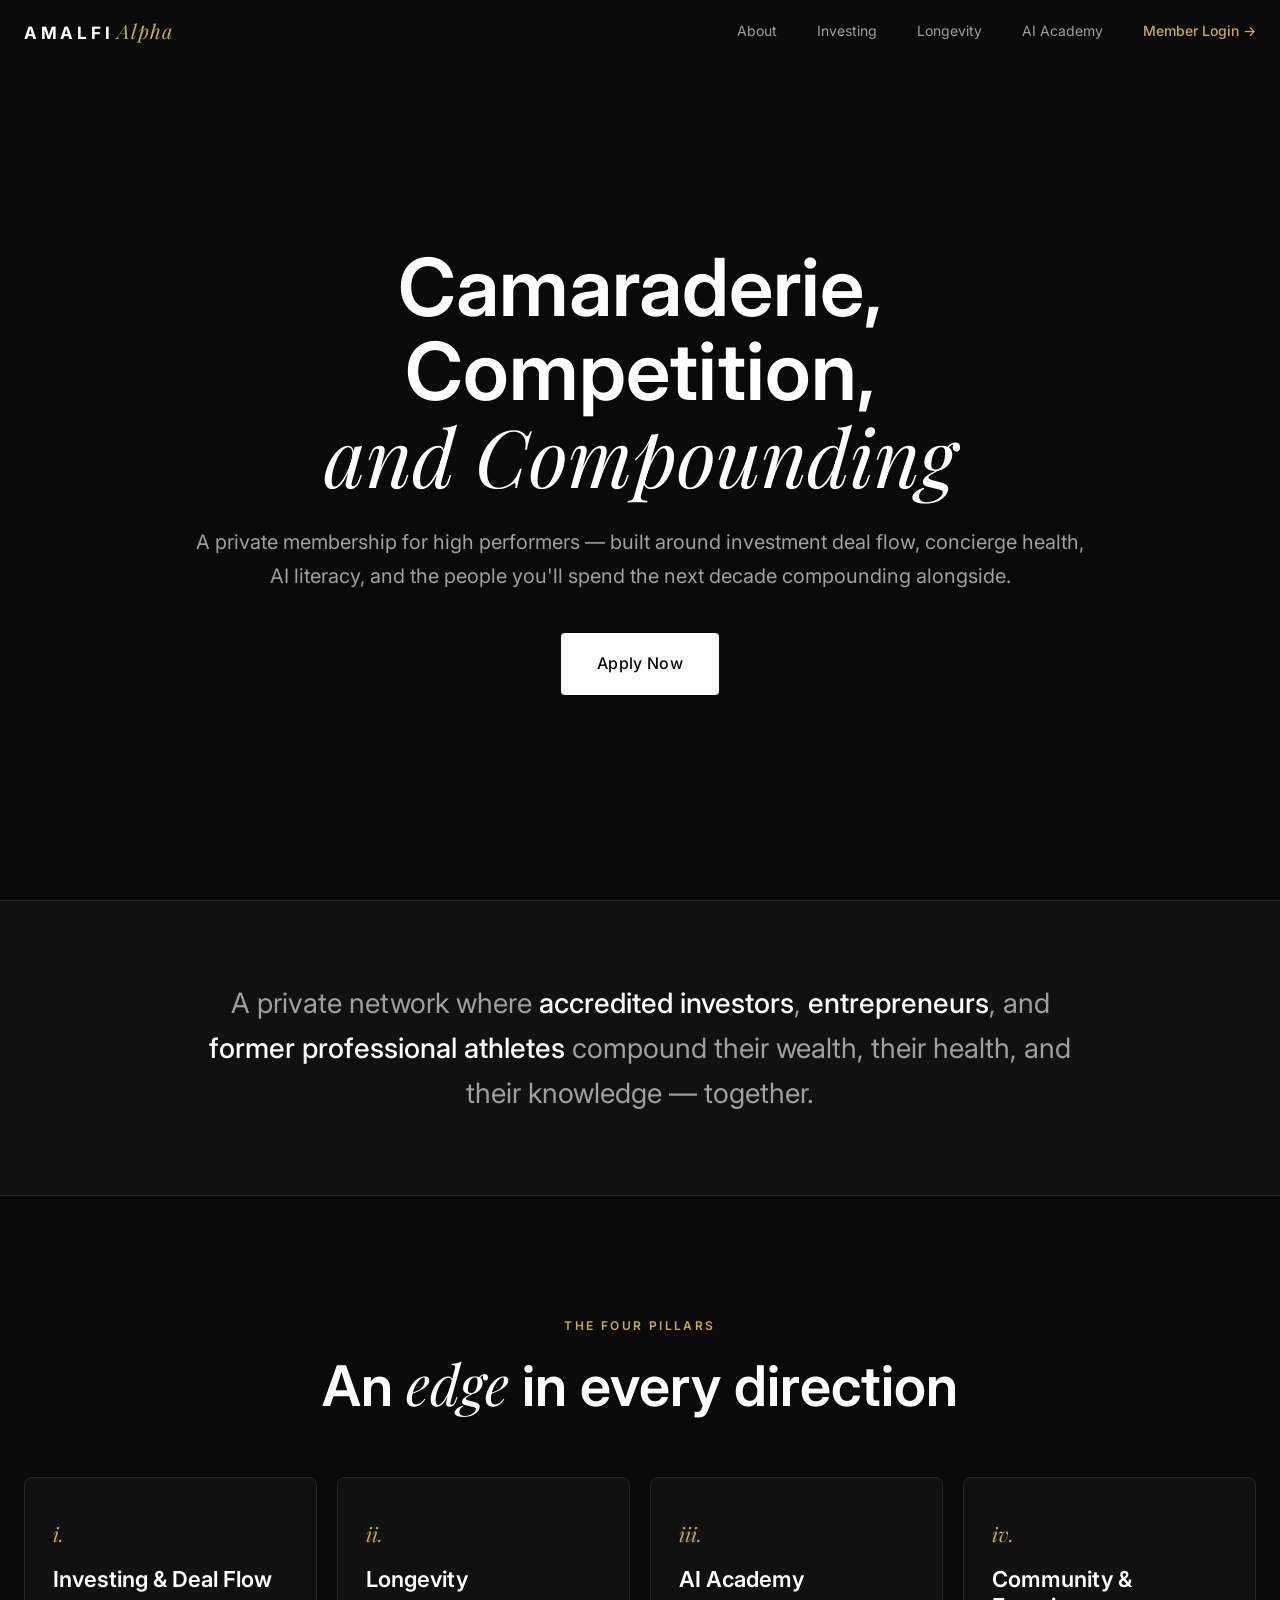
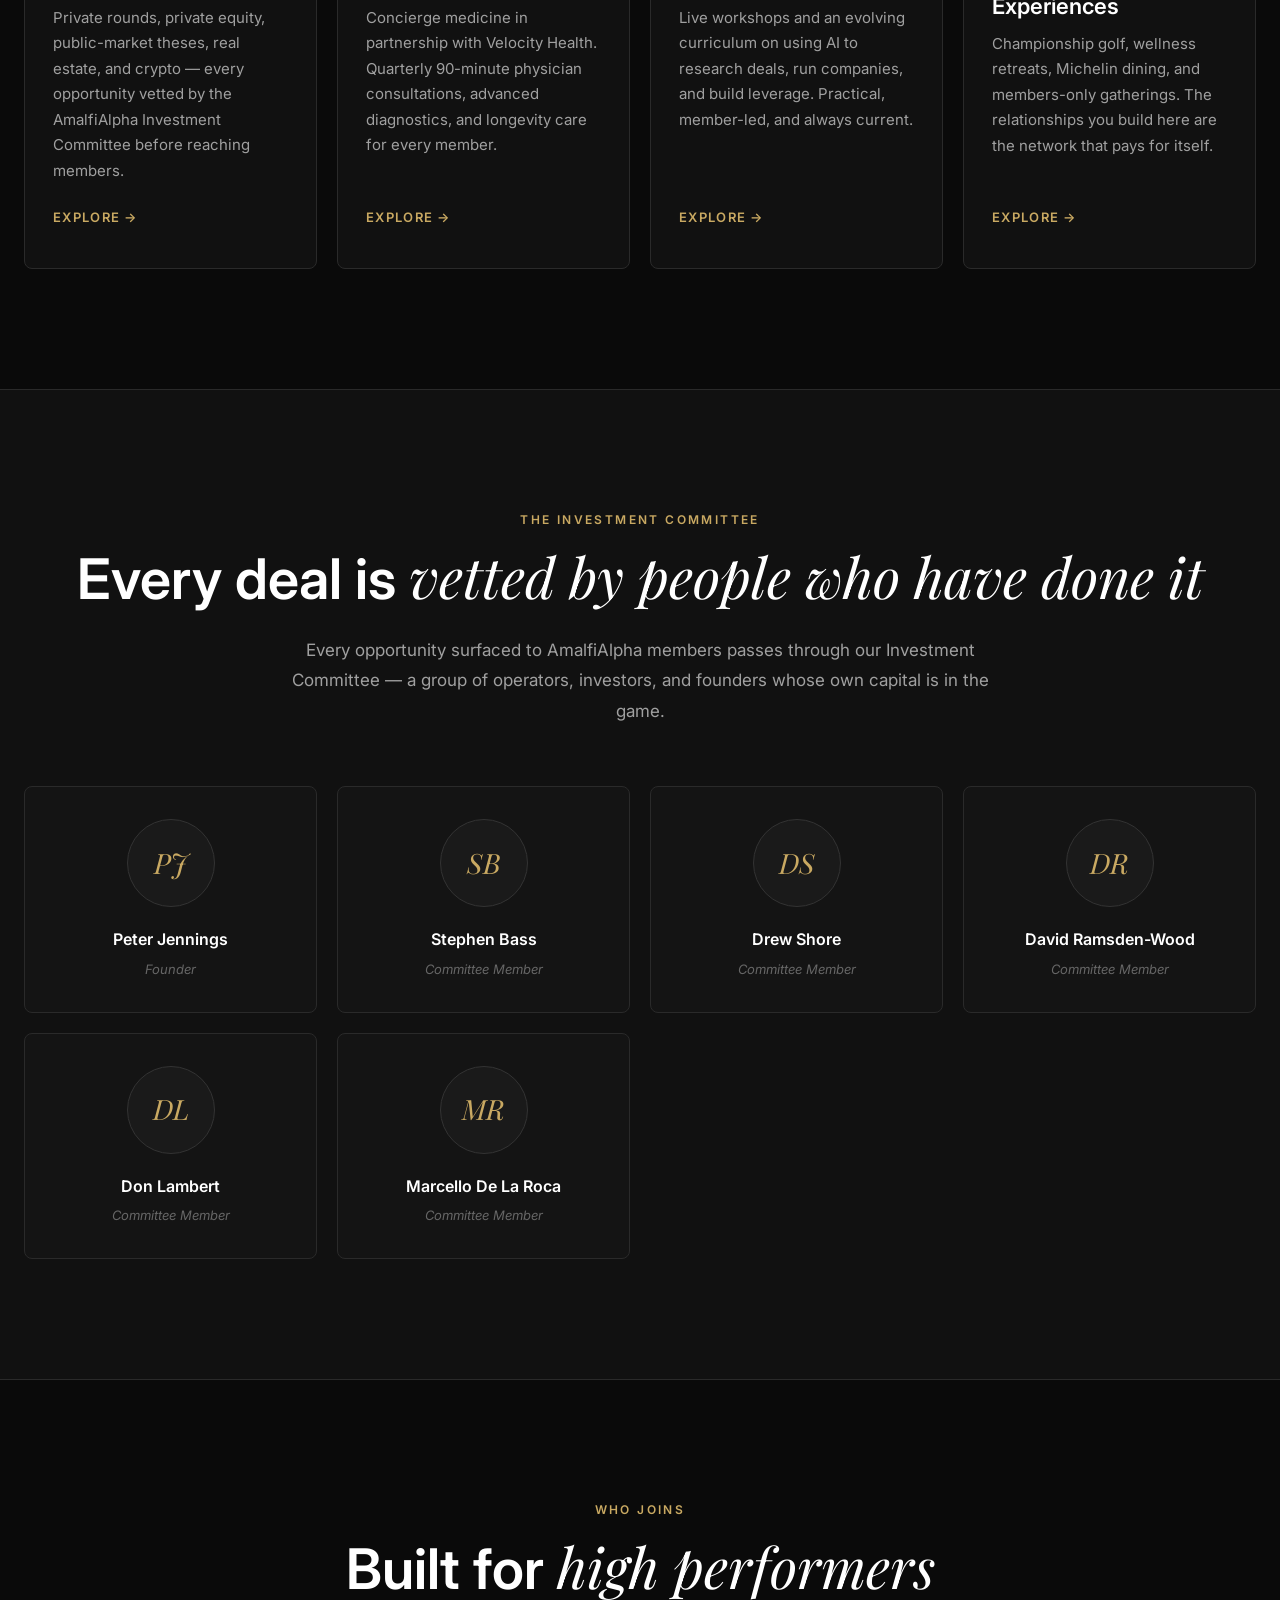
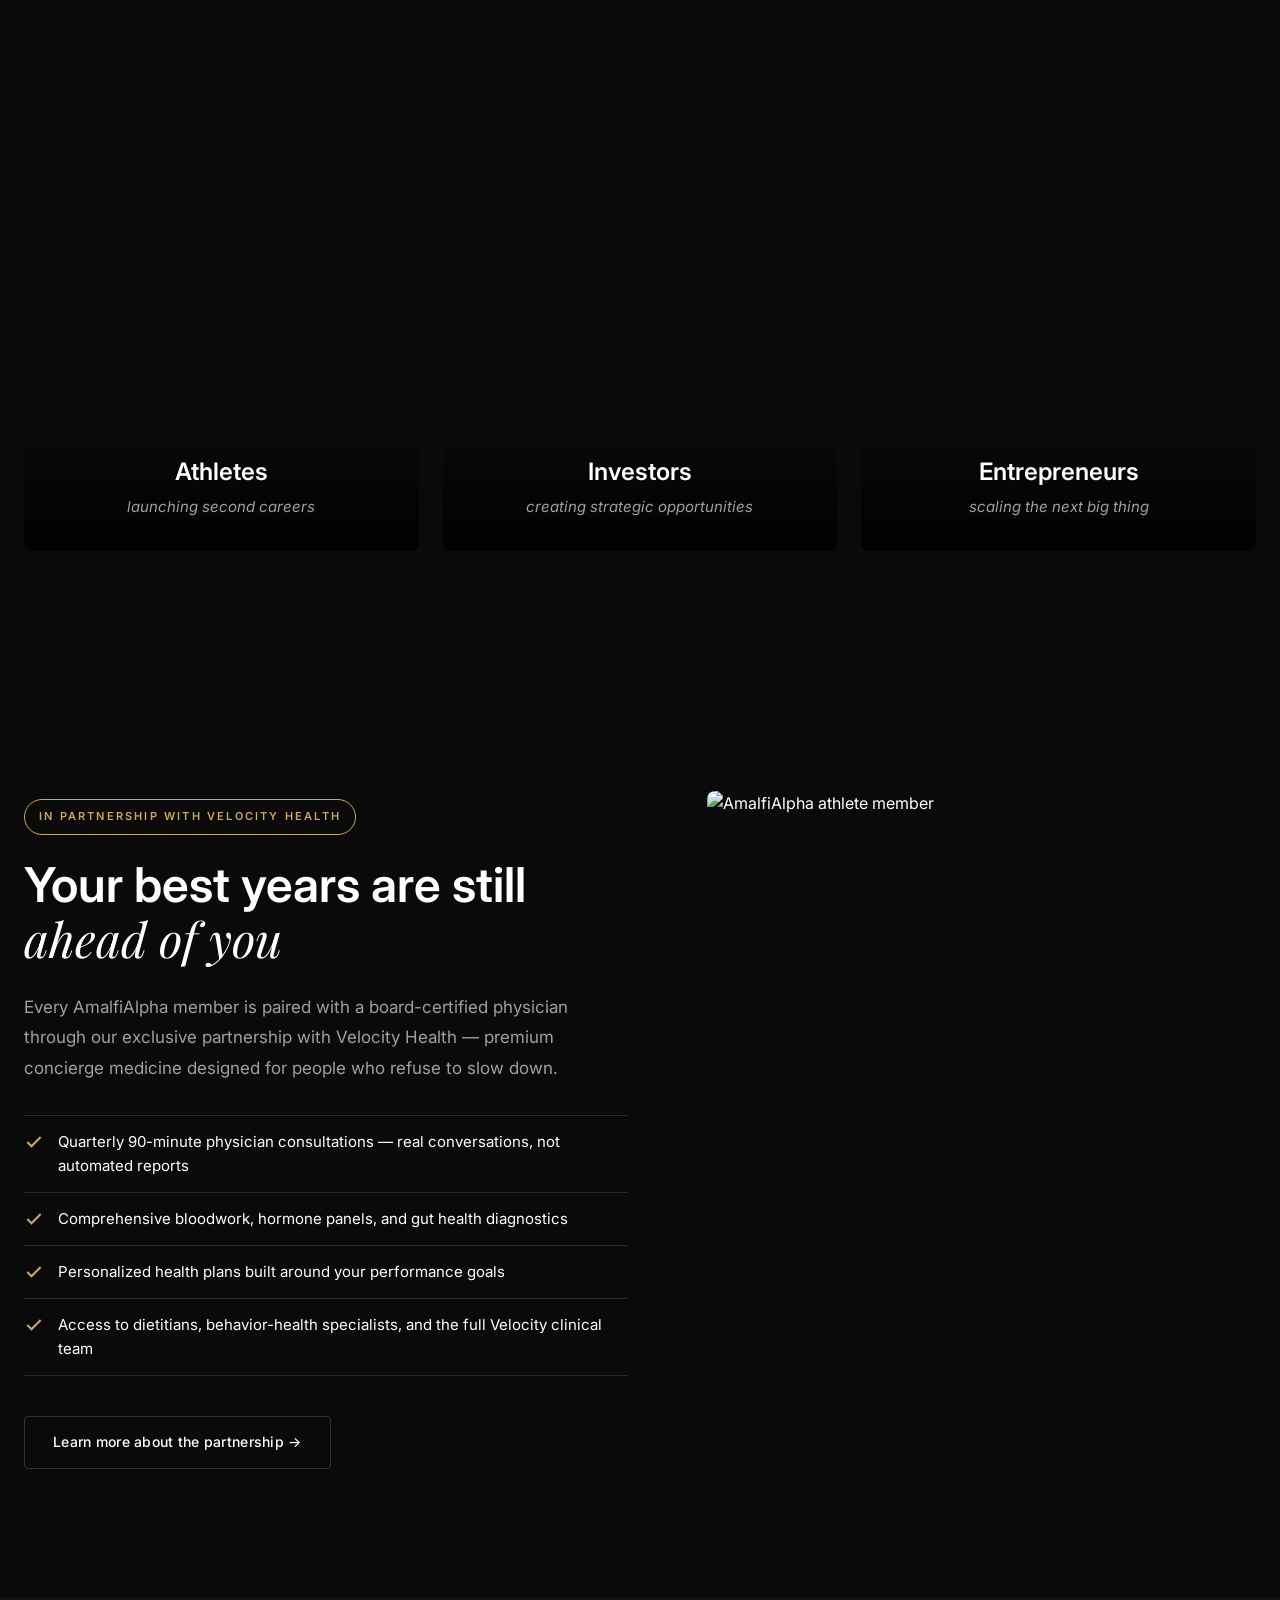
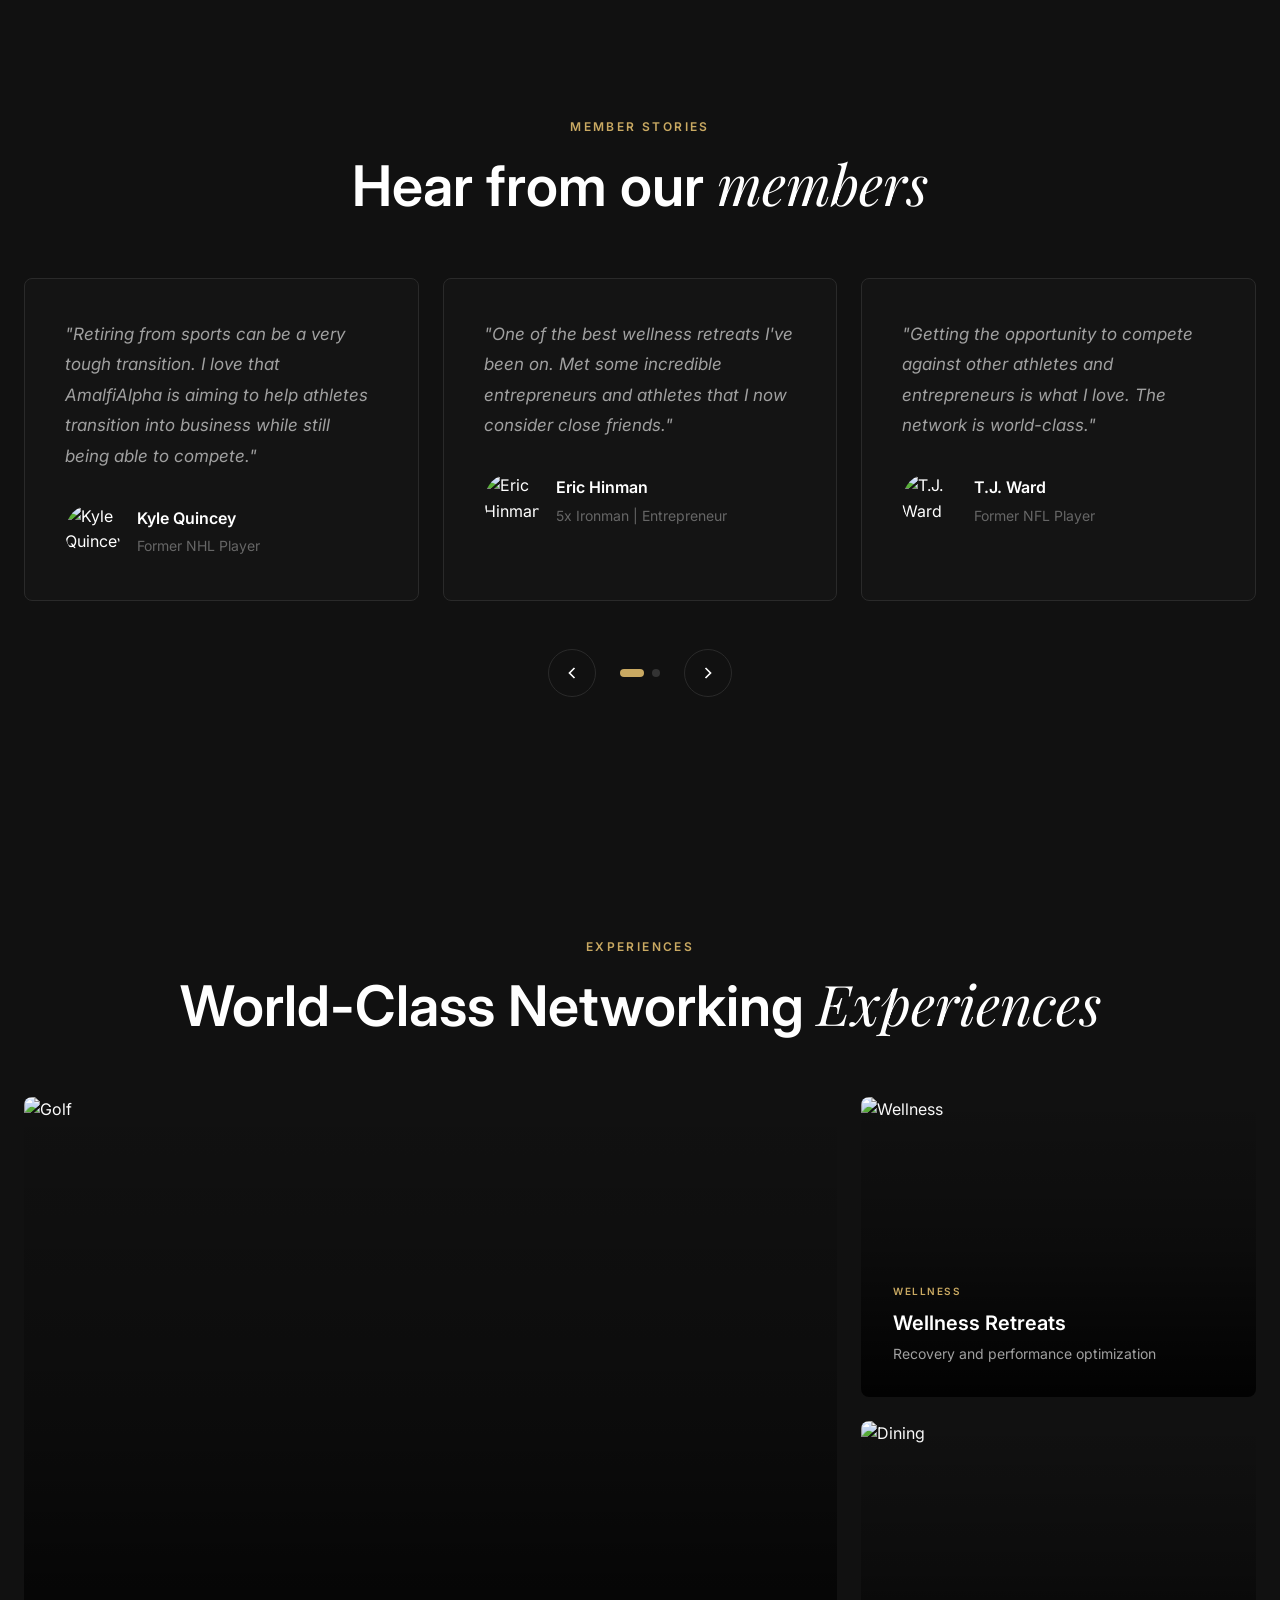
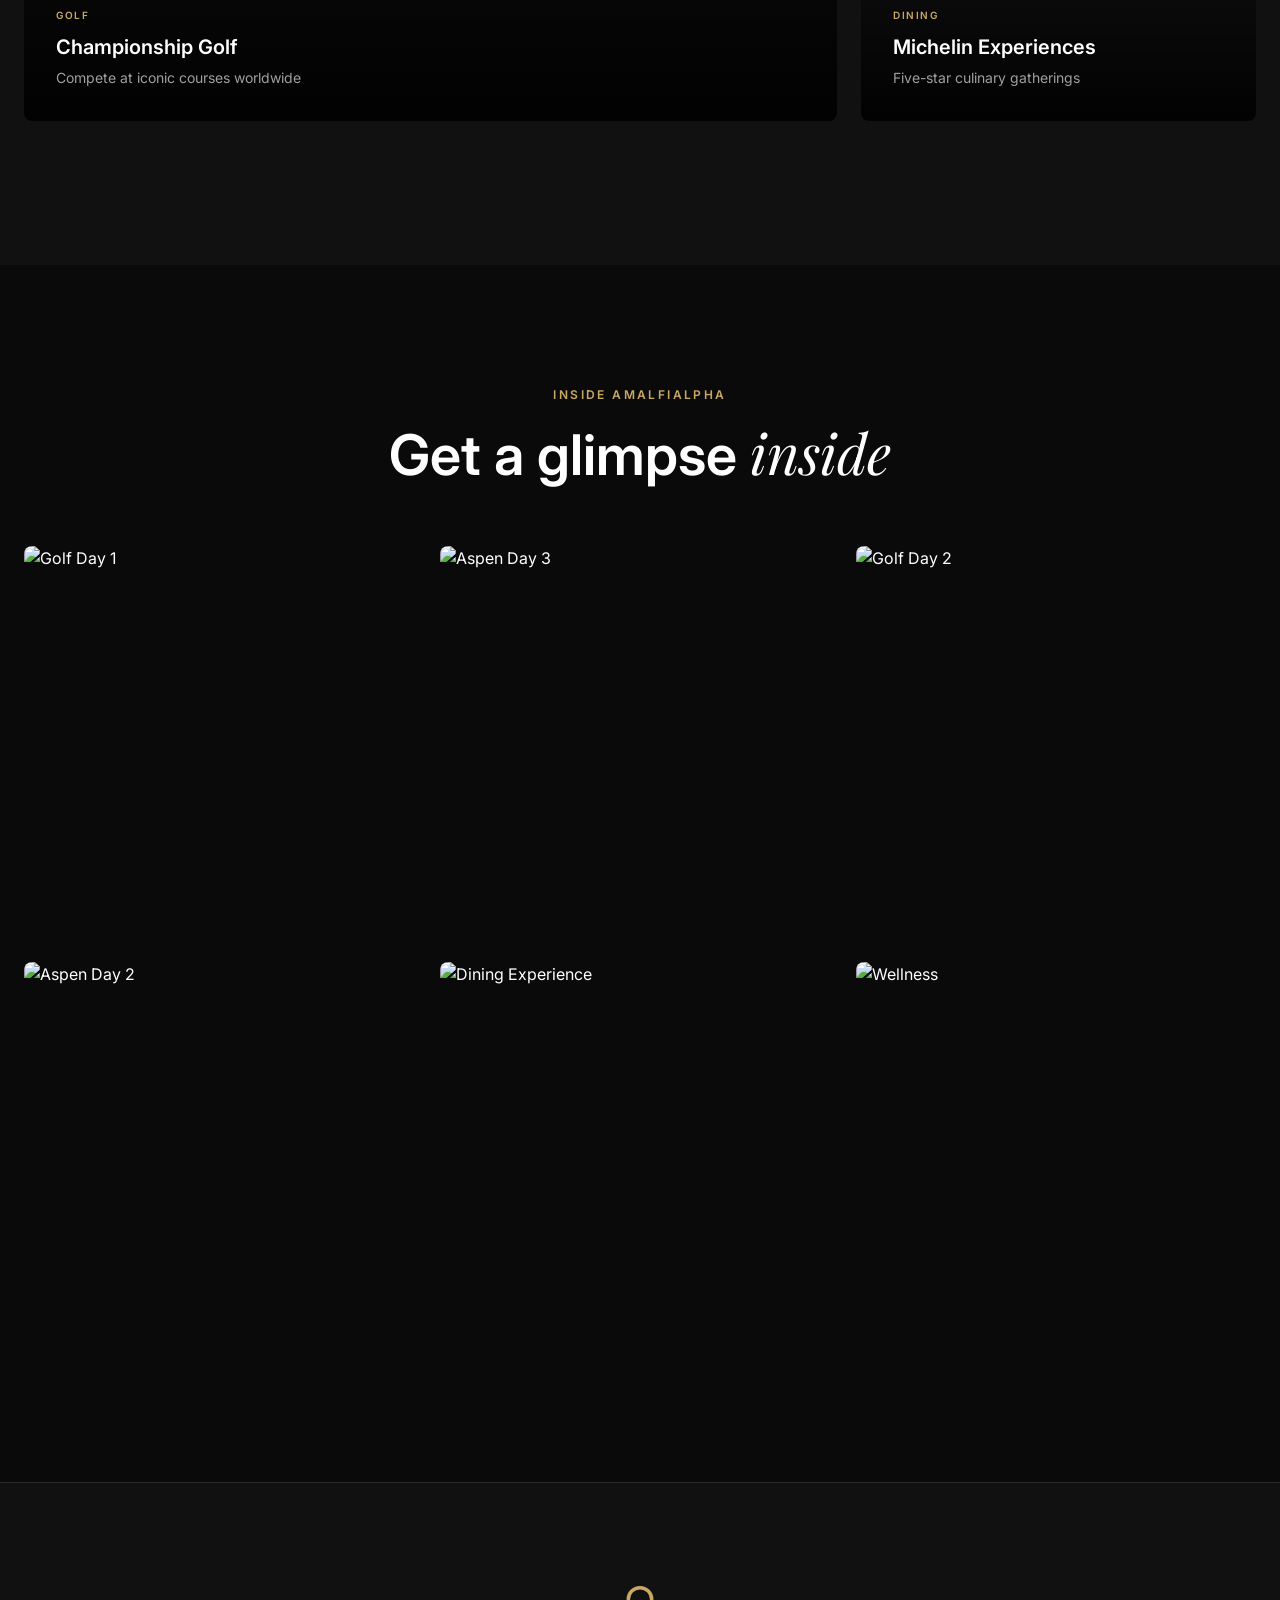
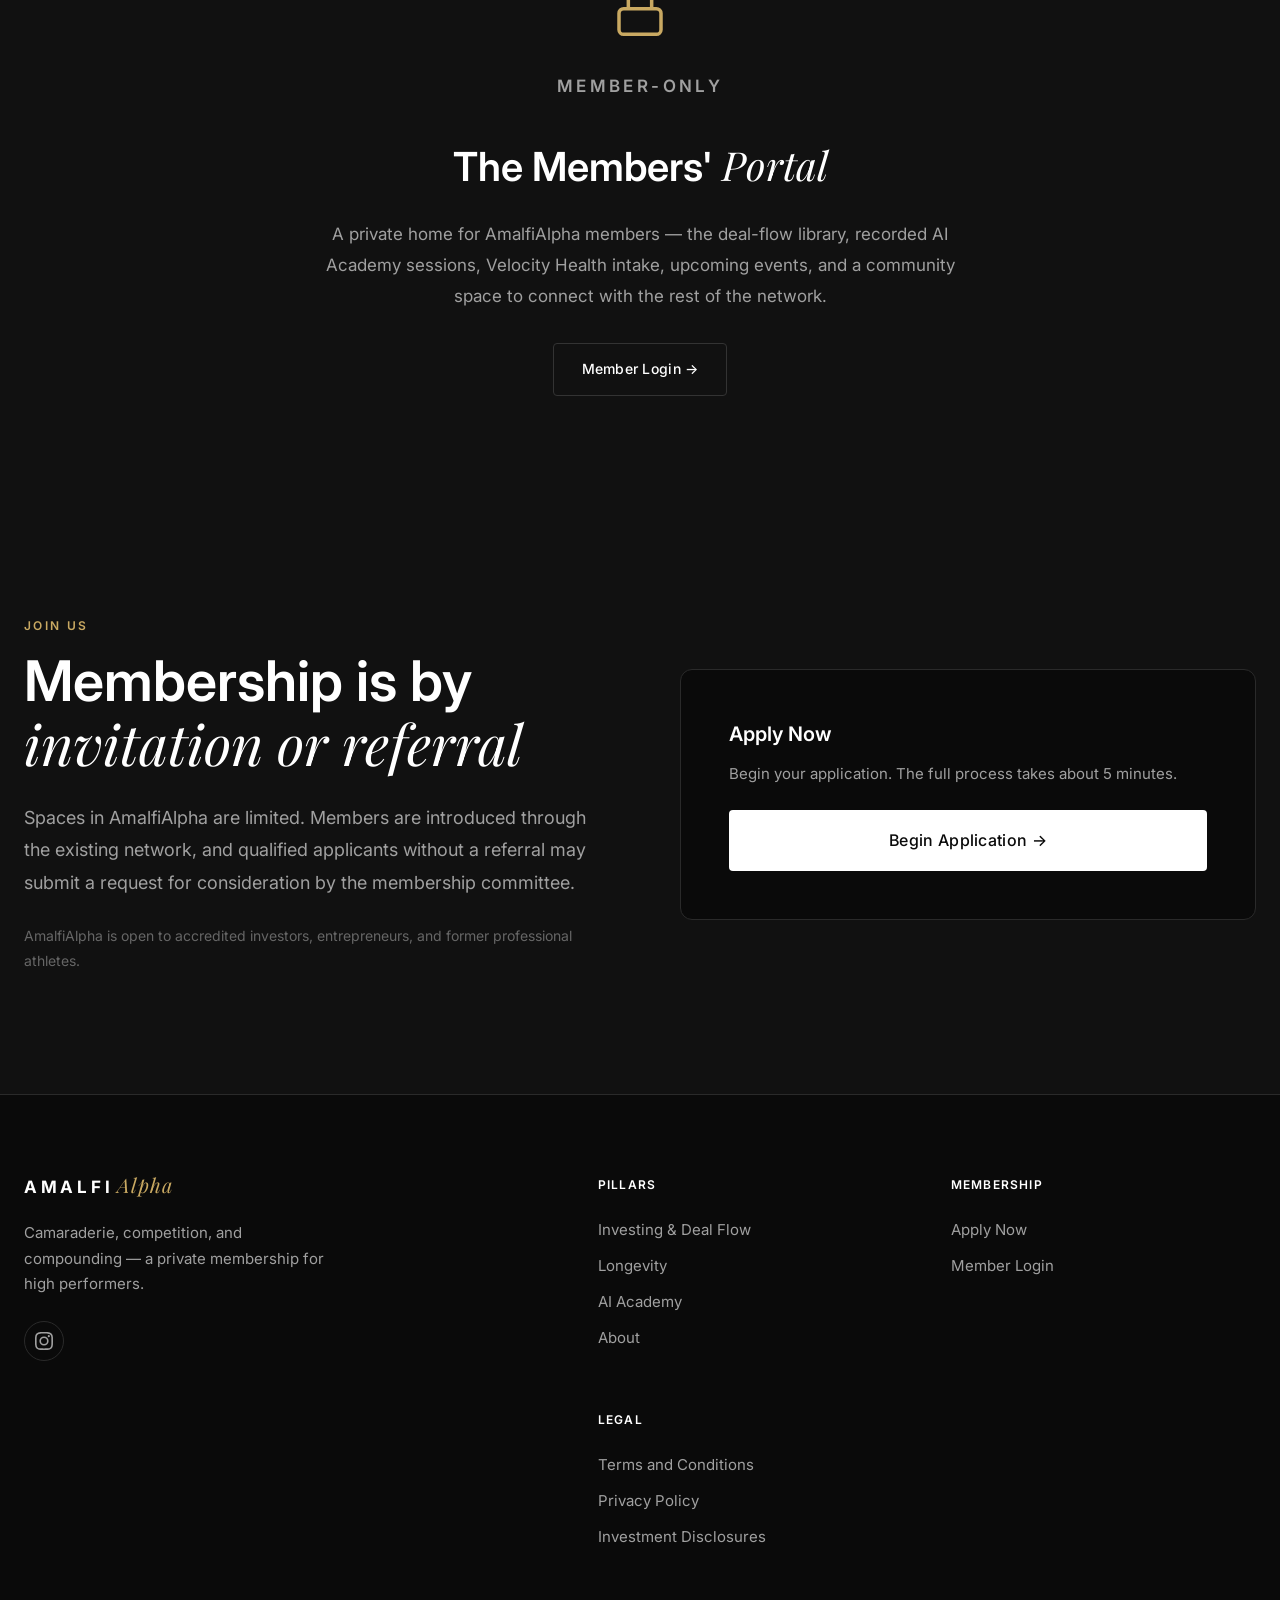
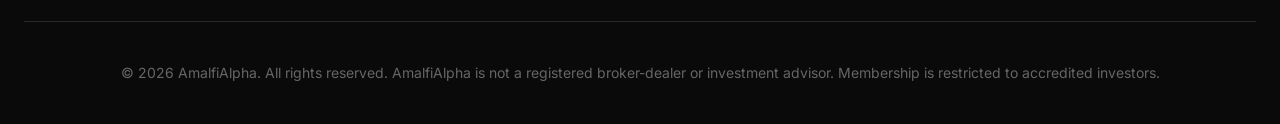
==== commit 1b8b8192: "Fix Member Stories testimonial slider on desktop Co-Authored-By: Peter Jennings <Peter.Jennings88@gm" ====
--- a/index.html
+++ b/index.html
@@ -24,7 +24,7 @@
                 <a href="ai-academy.html">AI Academy</a>
                 <a href="#" class="nav-cta">Member Login →</a>
             </div>
-            <button class="mobile-menu-btn" aria-label="Menu" aria-expanded="false" aria-controls="mobile-menu">
+            <button class="mobile-menu-btn" aria-label="Menu">
                 <span></span>
                 <span></span>
                 <span></span>
@@ -33,7 +33,7 @@
     </header>
 
     <!-- Mobile Menu -->
-    <div class="mobile-menu" id="mobile-menu">
+    <div class="mobile-menu">
         <a href="about.html">About</a>
         <a href="investing.html">Investing</a>
         <a href="health.html">Longevity</a>
@@ -281,10 +281,8 @@
                         <svg viewBox="0 0 24 24" fill="none" stroke="currentColor" stroke-width="2"><path d="M15 18l-6-6 6-6"/></svg>
                     </button>
                     <div class="slider-dots">
-                        <button type="button" class="dot active" aria-label="Go to testimonial 1"></button>
-                        <button type="button" class="dot" aria-label="Go to testimonial 2"></button>
-                        <button type="button" class="dot" aria-label="Go to testimonial 3"></button>
-                        <button type="button" class="dot" aria-label="Go to testimonial 4"></button>
+                        <button type="button" class="dot active" aria-label="Show testimonial 1"></button>
+                        <button type="button" class="dot" aria-label="Show testimonial 2"></button>
                     </div>
                     <button class="slider-btn next" aria-label="Next">
                         <svg viewBox="0 0 24 24" fill="none" stroke="currentColor" stroke-width="2"><path d="M9 18l6-6-6-6"/></svg>
--- a/styles.css
+++ b/styles.css
@@ -11,7 +11,7 @@
     --color-bg-card: #141414;
     --color-text: #ffffff;
     --color-text-secondary: #a0a0a0;
-    --color-text-muted: #8a8a8a;
+    --color-text-muted: #666666;
     --color-accent: #c9a962;
     --color-accent-light: #d4b978;
     --color-border: #2a2a2a;
@@ -447,6 +447,7 @@
 .testimonials-slider {
     margin-top: 60px;
     position: relative;
+    overflow: hidden;
 }
 
 .testimonial-track {
@@ -456,6 +457,8 @@
 }
 
 .testimonial-card {
+    flex: 0 0 calc(33.333% - 16px);
+    width: calc(33.333% - 16px);
     min-width: calc(33.333% - 16px);
     background: var(--color-bg-card);
     border: 1px solid var(--color-border);
@@ -542,14 +545,14 @@
 }
 
 .dot {
-    display: block;
     width: 8px;
     height: 8px;
-    padding: 0;
     border-radius: 50%;
     background: var(--color-border-light);
     transition: all var(--transition-fast);
     cursor: pointer;
+    border: none;
+    padding: 0;
 }
 
 .dot:focus-visible {
@@ -945,6 +948,8 @@
     }
 
     .testimonial-card {
+        flex: 0 0 calc(50% - 12px);
+        width: calc(50% - 12px);
         min-width: calc(50% - 12px);
     }
 
@@ -998,6 +1003,8 @@
     }
 
     .testimonial-card {
+        flex: 0 0 100%;
+        width: 100%;
         min-width: 100%;
     }
 
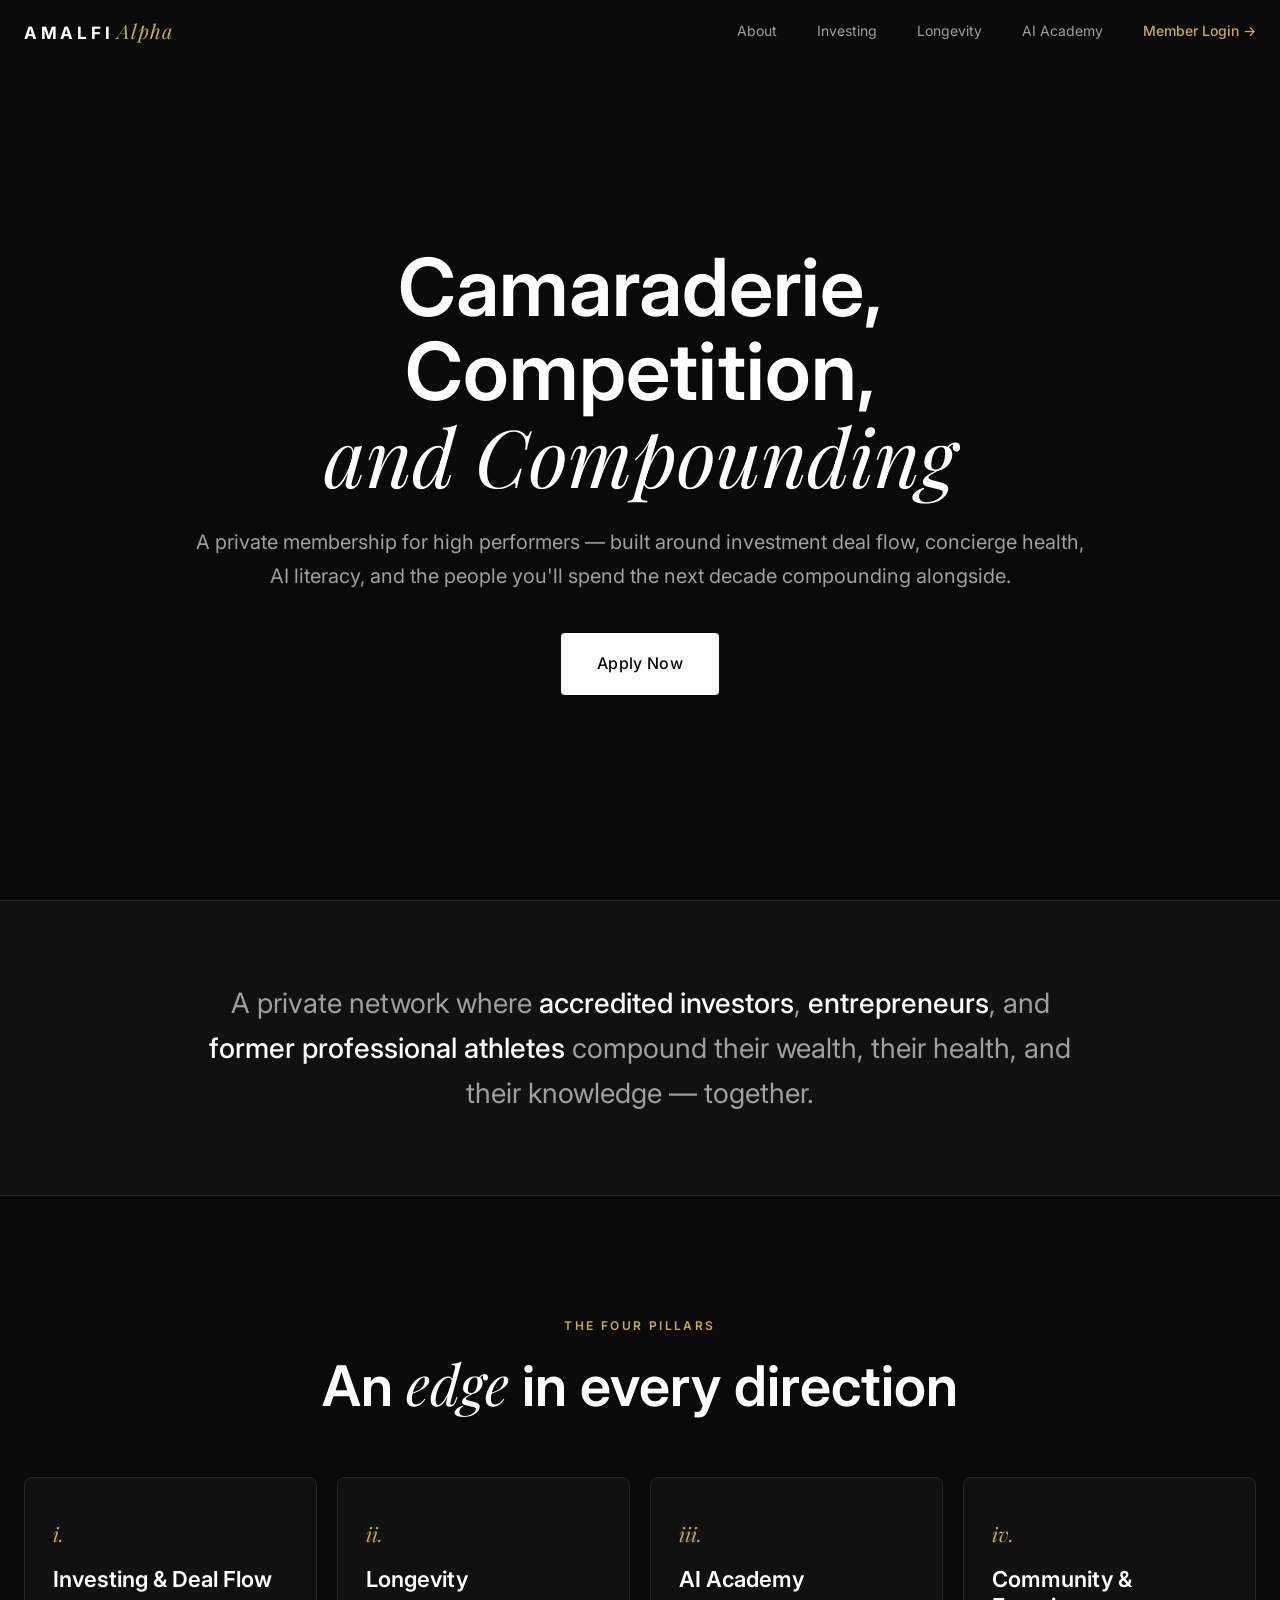
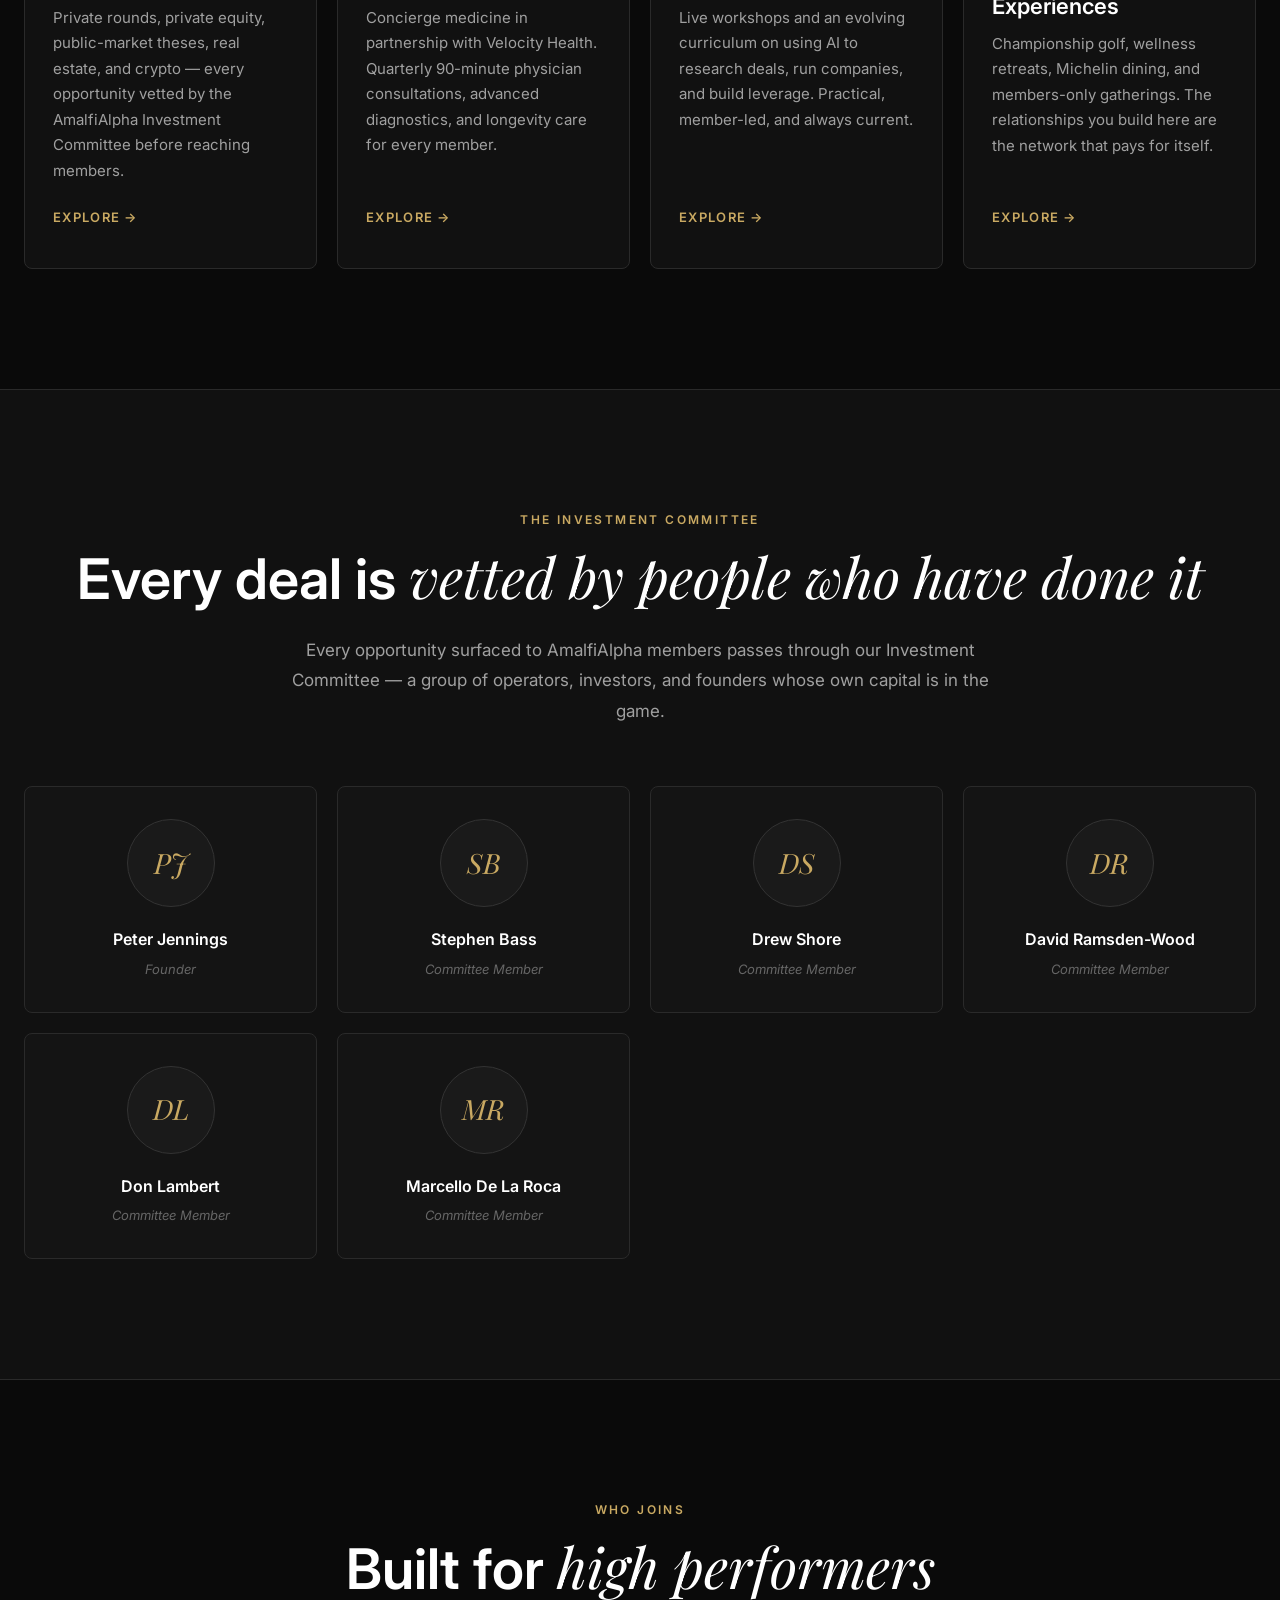
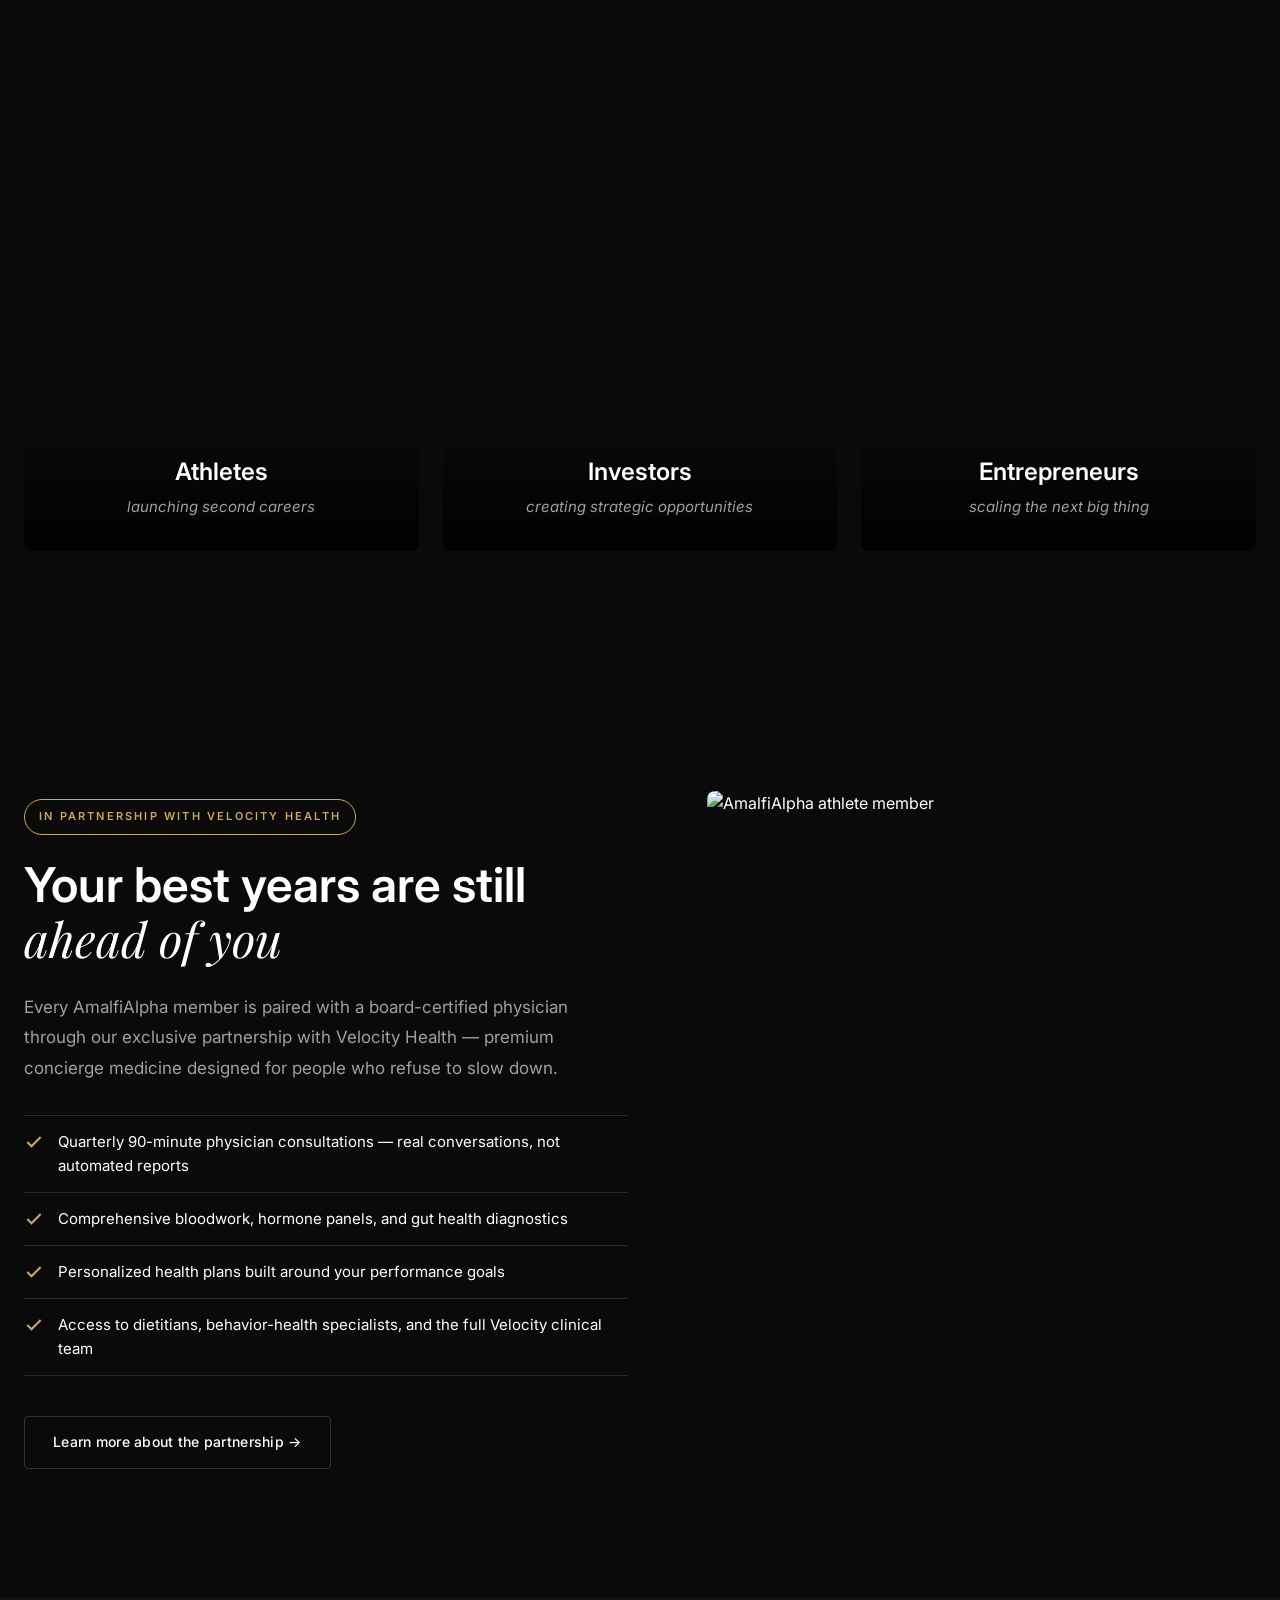
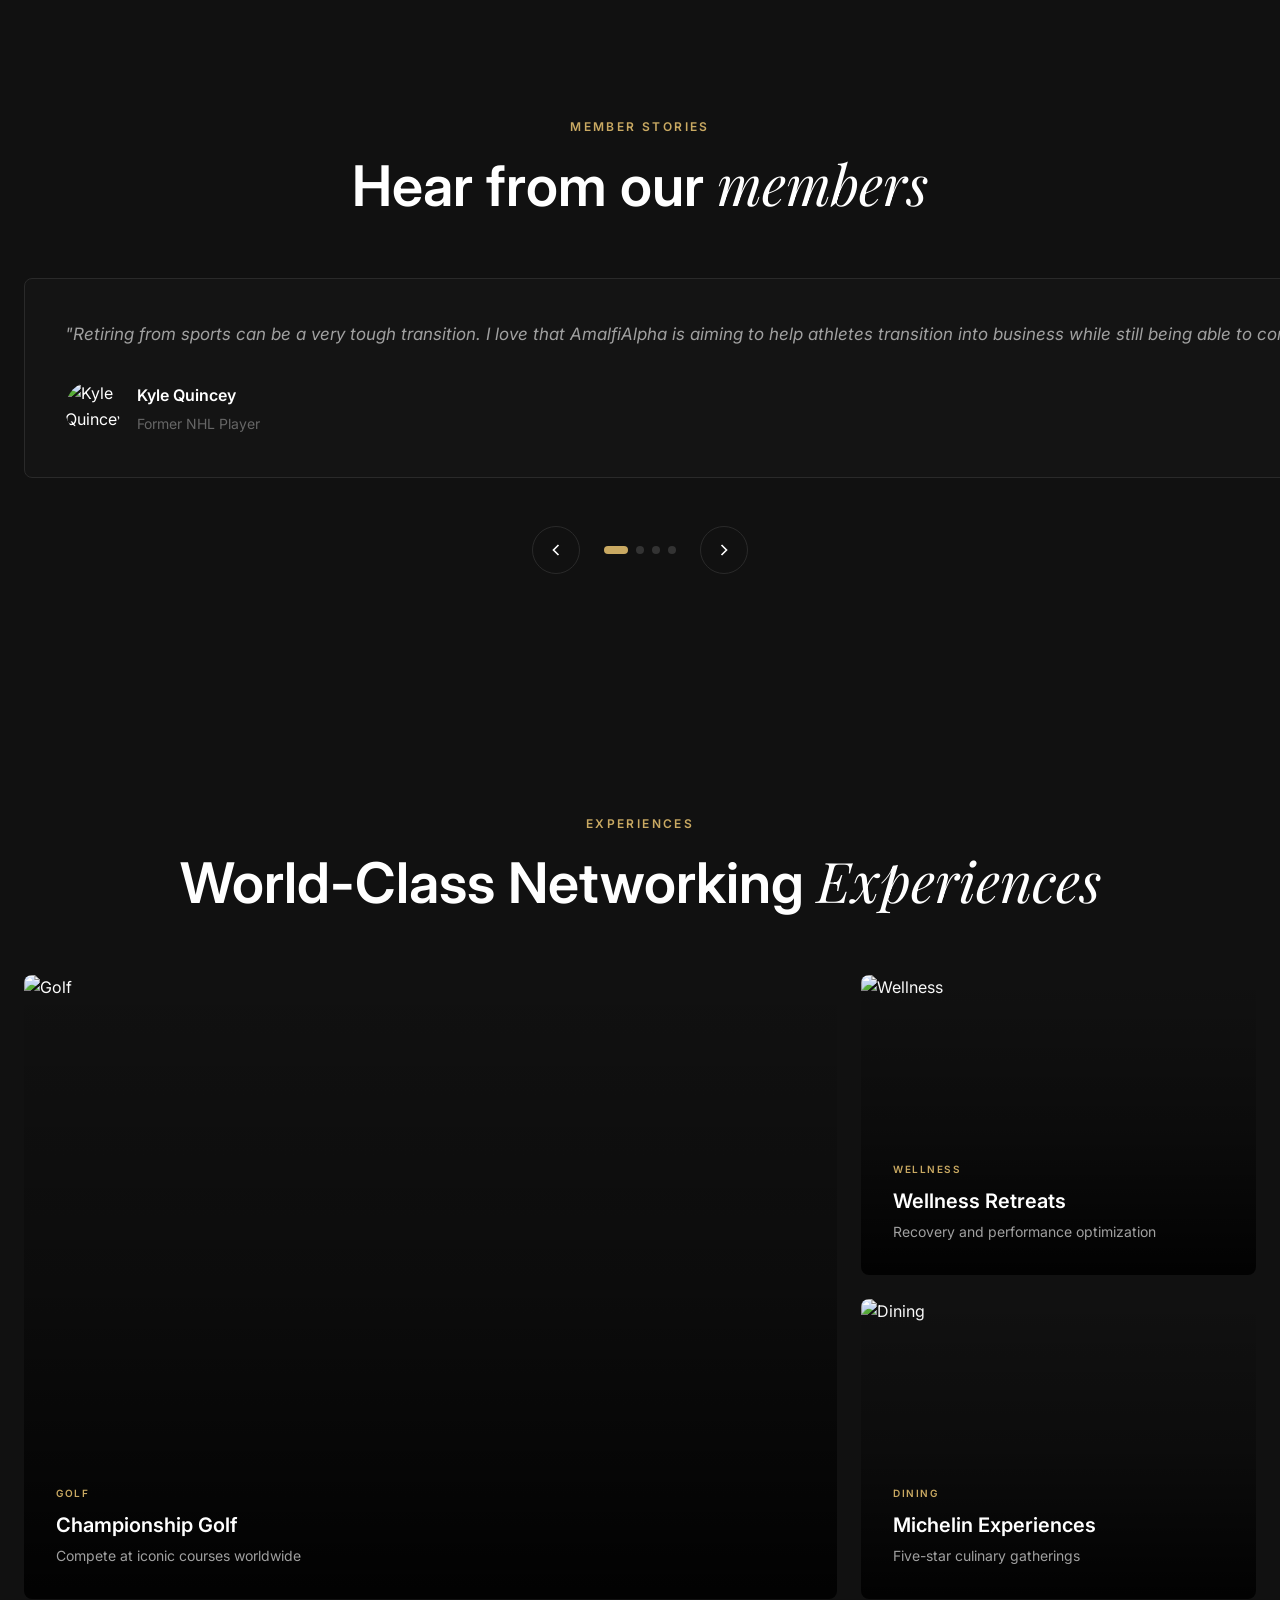
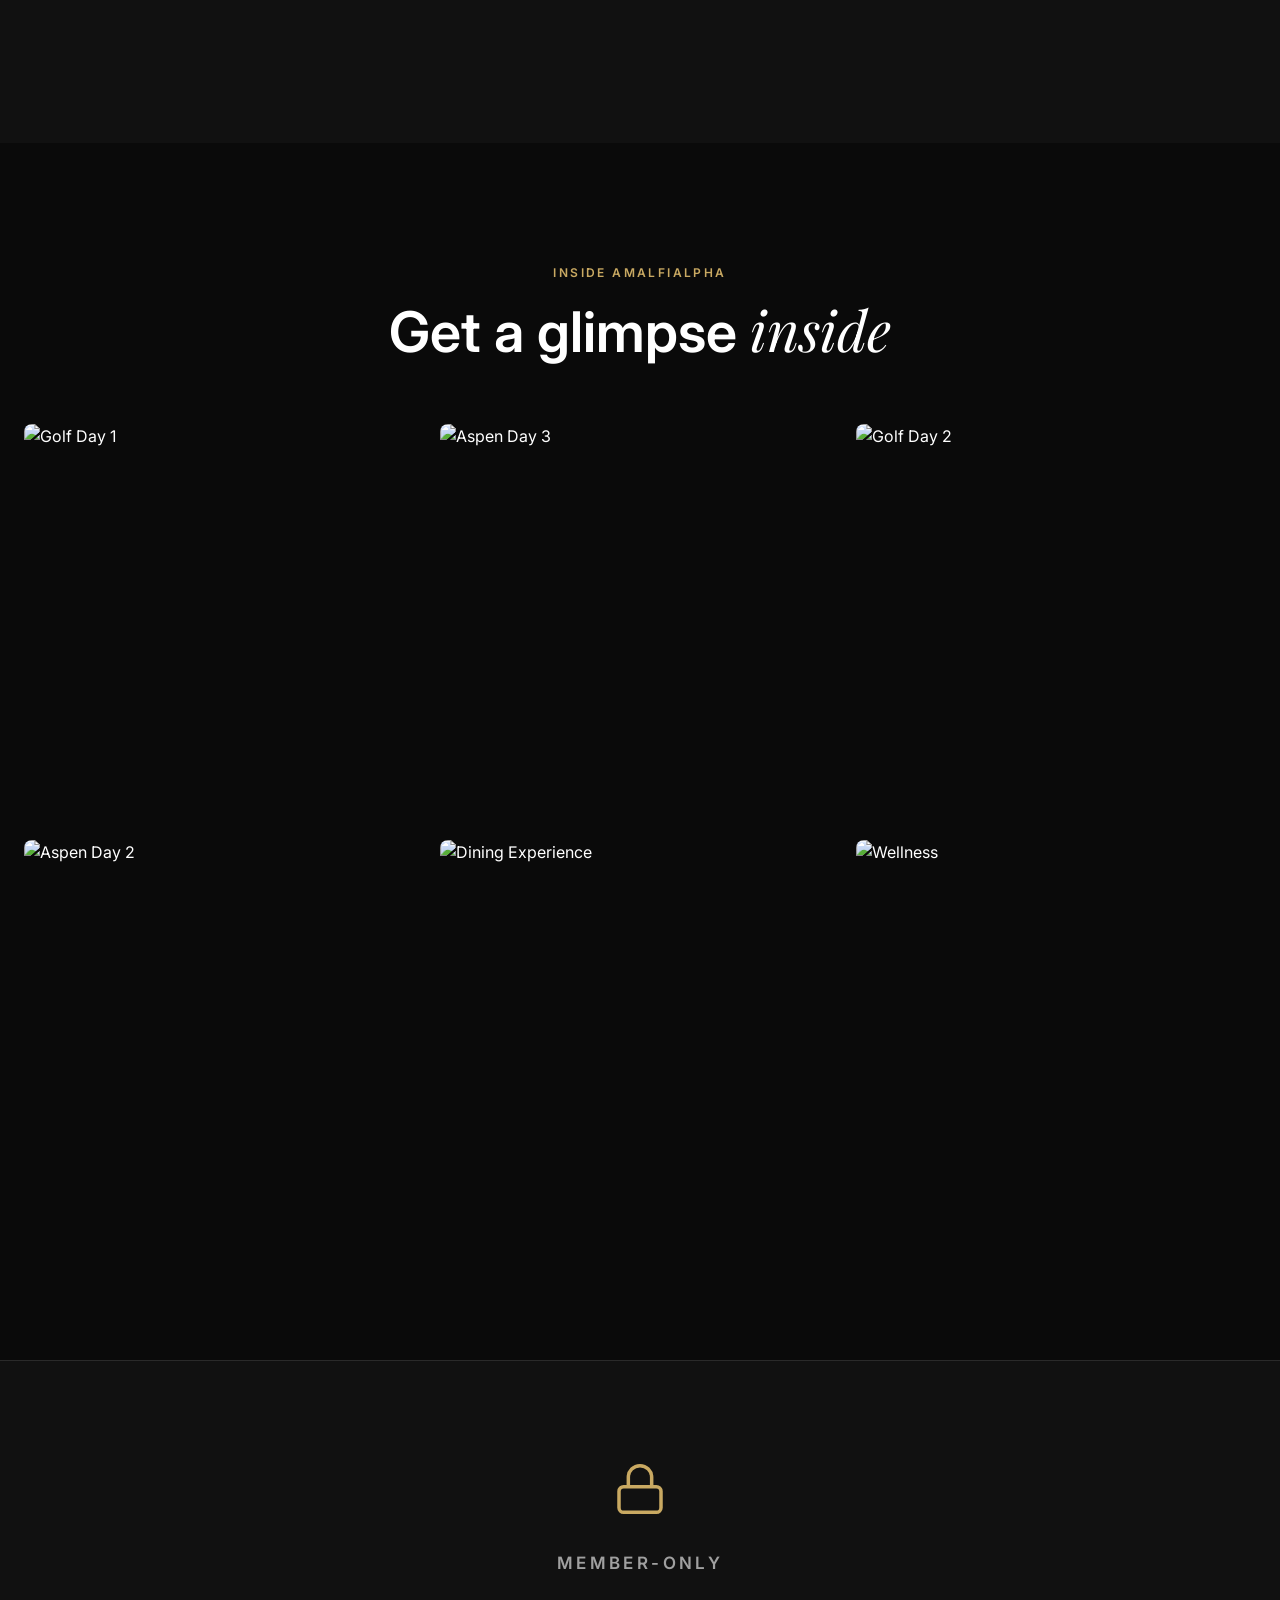
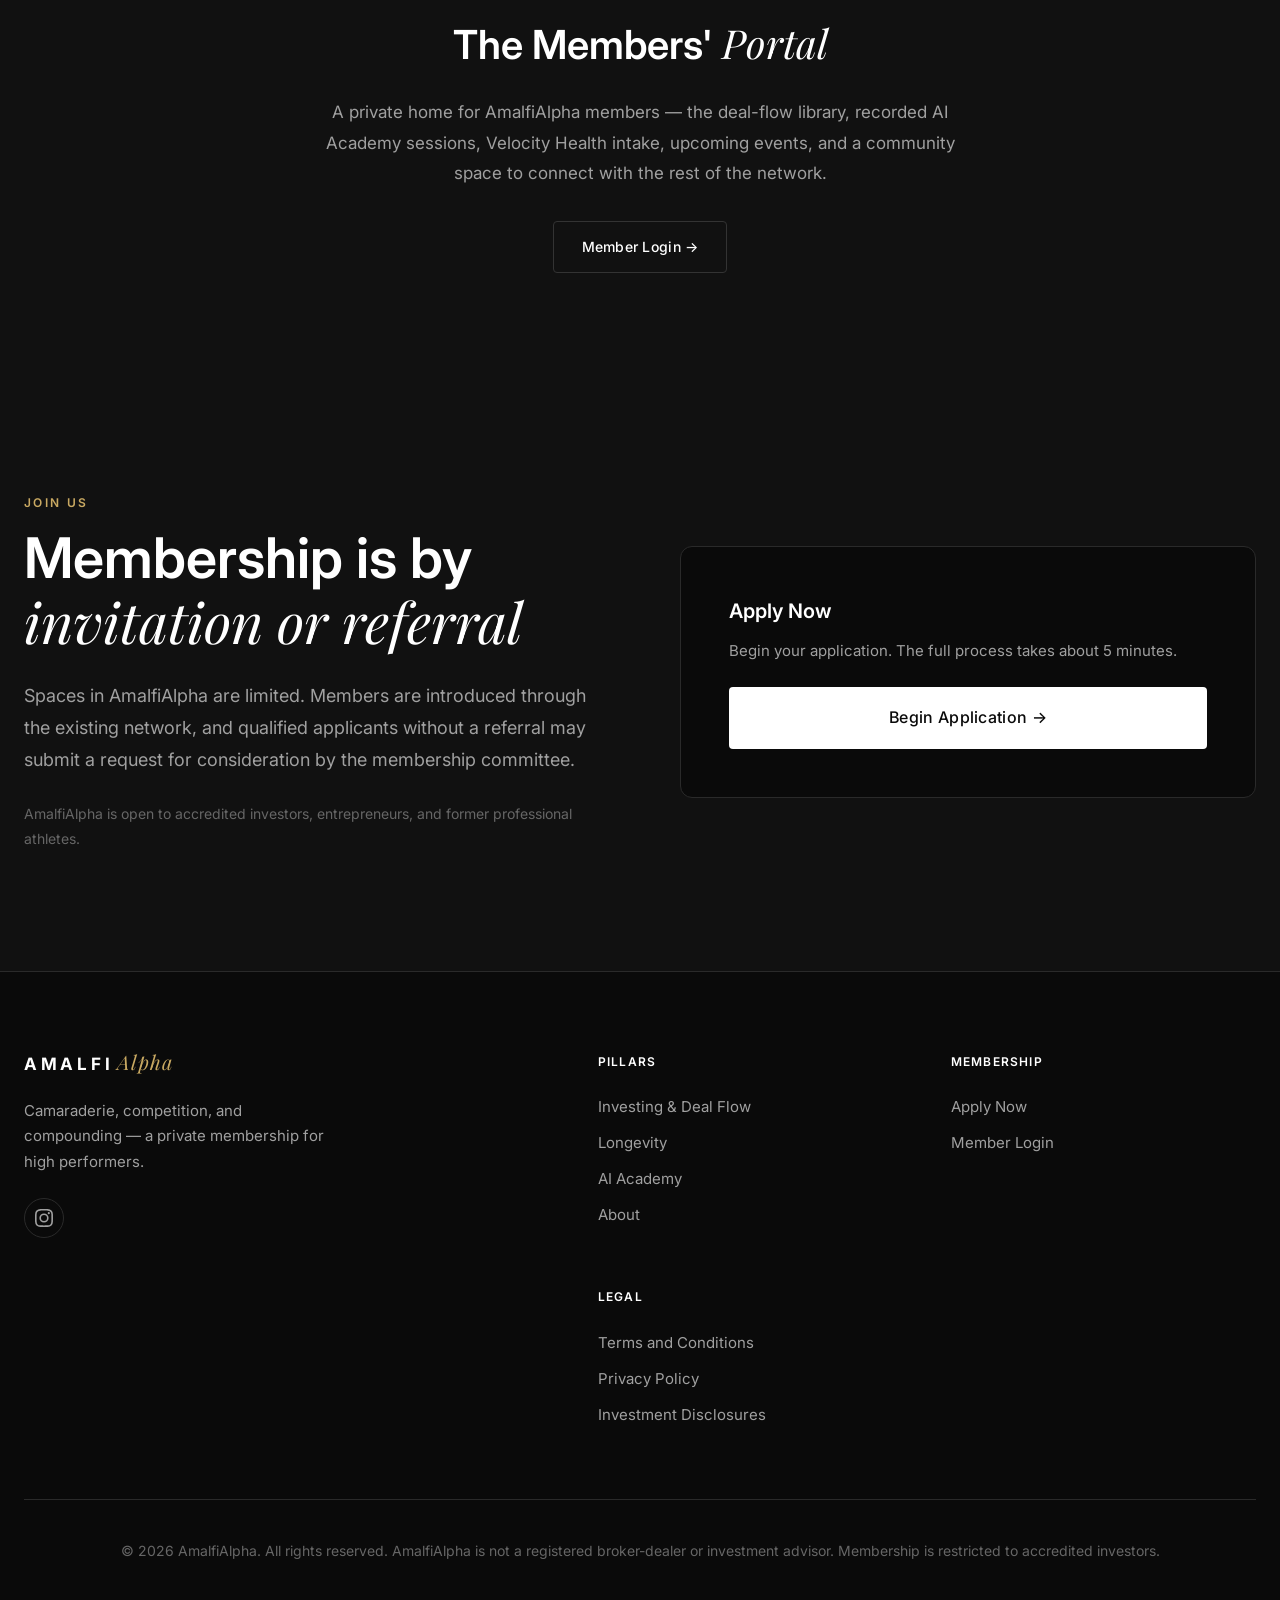
==== commit 044e8f78: "Unify footers, add Coming soon feedback for placeholder links, accessibility fixes Co-Authored-By: P" ====
--- a/index.html
+++ b/index.html
@@ -22,9 +22,9 @@
                 <a href="investing.html">Investing</a>
                 <a href="health.html">Longevity</a>
                 <a href="ai-academy.html">AI Academy</a>
-                <a href="#" class="nav-cta">Member Login →</a>
-            </div>
-            <button class="mobile-menu-btn" aria-label="Menu">
+                <a href="#" class="nav-cta" data-coming-soon aria-disabled="true" title="Coming soon">Member Login →</a>
+            </div>
+            <button class="mobile-menu-btn" aria-label="Open menu" aria-expanded="false" aria-controls="mobileMenu">
                 <span></span>
                 <span></span>
                 <span></span>
@@ -33,14 +33,16 @@
     </header>
 
     <!-- Mobile Menu -->
-    <div class="mobile-menu">
+    <div class="mobile-menu" id="mobileMenu">
         <a href="about.html">About</a>
         <a href="investing.html">Investing</a>
         <a href="health.html">Longevity</a>
         <a href="ai-academy.html">AI Academy</a>
-        <a href="#">Member Login</a>
+        <a href="#" data-coming-soon aria-disabled="true" title="Coming soon">Member Login</a>
         <a href="apply.html" class="btn btn-primary">Apply Now</a>
     </div>
+
+    <main>
 
     <!-- Hero -->
     <section class="hero">
@@ -110,32 +112,32 @@
             <div class="committee-grid">
                 <div class="committee-card">
                     <div class="committee-avatar">PJ</div>
-                    <h4>Peter Jennings</h4>
+                    <h3>Peter Jennings</h3>
                     <p class="committee-role">Founder</p>
                 </div>
                 <div class="committee-card">
                     <div class="committee-avatar">SB</div>
-                    <h4>Stephen Bass</h4>
+                    <h3>Stephen Bass</h3>
                     <p class="committee-role">Committee Member</p>
                 </div>
                 <div class="committee-card">
                     <div class="committee-avatar">DS</div>
-                    <h4>Drew Shore</h4>
+                    <h3>Drew Shore</h3>
                     <p class="committee-role">Committee Member</p>
                 </div>
                 <div class="committee-card">
                     <div class="committee-avatar">DR</div>
-                    <h4>David Ramsden-Wood</h4>
+                    <h3>David Ramsden-Wood</h3>
                     <p class="committee-role">Committee Member</p>
                 </div>
                 <div class="committee-card">
                     <div class="committee-avatar">DL</div>
-                    <h4>Don Lambert</h4>
+                    <h3>Don Lambert</h3>
                     <p class="committee-role">Committee Member</p>
                 </div>
                 <div class="committee-card">
                     <div class="committee-avatar">MR</div>
-                    <h4>Marcello De La Roca</h4>
+                    <h3>Marcello De La Roca</h3>
                     <p class="committee-role">Committee Member</p>
                 </div>
             </div>
@@ -281,8 +283,10 @@
                         <svg viewBox="0 0 24 24" fill="none" stroke="currentColor" stroke-width="2"><path d="M15 18l-6-6 6-6"/></svg>
                     </button>
                     <div class="slider-dots">
-                        <button type="button" class="dot active" aria-label="Show testimonial 1"></button>
-                        <button type="button" class="dot" aria-label="Show testimonial 2"></button>
+                        <span class="dot active"></span>
+                        <span class="dot"></span>
+                        <span class="dot"></span>
+                        <span class="dot"></span>
                     </div>
                     <button class="slider-btn next" aria-label="Next">
                         <svg viewBox="0 0 24 24" fill="none" stroke="currentColor" stroke-width="2"><path d="M9 18l6-6-6-6"/></svg>
@@ -384,7 +388,7 @@
             <p class="section-tagline" style="text-align:center;">Member-Only</p>
             <h2>The Members' <span class="italic">Portal</span></h2>
             <p>A private home for AmalfiAlpha members — the deal-flow library, recorded AI Academy sessions, Velocity Health intake, upcoming events, and a community space to connect with the rest of the network.</p>
-            <a href="#" class="btn btn-secondary">Member Login →</a>
+            <a href="#" class="btn btn-secondary" data-coming-soon aria-disabled="true" title="Coming soon">Member Login →</a>
         </div>
     </section>
 
@@ -406,6 +410,7 @@
             </div>
         </div>
     </section>
+    </main>
 
     <!-- Footer -->
     <footer class="footer">
@@ -433,13 +438,13 @@
                     <div class="footer-column">
                         <h4>Membership</h4>
                         <a href="apply.html">Apply Now</a>
-                        <a href="#">Member Login</a>
+                        <a href="#" data-coming-soon aria-disabled="true" title="Coming soon">Member Login</a>
                     </div>
                     <div class="footer-column">
                         <h4>Legal</h4>
-                        <a href="#">Terms and Conditions</a>
-                        <a href="#">Privacy Policy</a>
-                        <a href="#">Investment Disclosures</a>
+                        <a href="#" data-coming-soon aria-disabled="true" title="Coming soon">Terms and Conditions</a>
+                        <a href="#" data-coming-soon aria-disabled="true" title="Coming soon">Privacy Policy</a>
+                        <a href="#" data-coming-soon aria-disabled="true" title="Coming soon">Investment Disclosures</a>
                     </div>
                 </div>
             </div>
--- a/styles.css
+++ b/styles.css
@@ -447,7 +447,6 @@
 .testimonials-slider {
     margin-top: 60px;
     position: relative;
-    overflow: hidden;
 }
 
 .testimonial-track {
@@ -457,8 +456,6 @@
 }
 
 .testimonial-card {
-    flex: 0 0 calc(33.333% - 16px);
-    width: calc(33.333% - 16px);
     min-width: calc(33.333% - 16px);
     background: var(--color-bg-card);
     border: 1px solid var(--color-border);
@@ -551,13 +548,6 @@
     background: var(--color-border-light);
     transition: all var(--transition-fast);
     cursor: pointer;
-    border: none;
-    padding: 0;
-}
-
-.dot:focus-visible {
-    outline: 2px solid var(--color-accent);
-    outline-offset: 3px;
 }
 
 .dot.active {
@@ -935,6 +925,33 @@
 }
 
 /* ============================================
+   COMING SOON TOAST
+   ============================================ */
+
+.coming-soon-toast {
+    position: fixed;
+    left: 50%;
+    bottom: 32px;
+    transform: translate(-50%, 16px);
+    padding: 12px 24px;
+    background: var(--color-bg-secondary, #141414);
+    color: var(--color-text);
+    border: 1px solid var(--color-border);
+    border-radius: 4px;
+    font-size: 0.875rem;
+    letter-spacing: 0.02em;
+    opacity: 0;
+    pointer-events: none;
+    transition: opacity 0.25s ease, transform 0.25s ease;
+    z-index: 2000;
+}
+
+.coming-soon-toast.visible {
+    opacity: 1;
+    transform: translate(-50%, 0);
+}
+
+/* ============================================
    RESPONSIVE DESIGN
    ============================================ */
 
@@ -948,8 +965,6 @@
     }
 
     .testimonial-card {
-        flex: 0 0 calc(50% - 12px);
-        width: calc(50% - 12px);
         min-width: calc(50% - 12px);
     }
 
@@ -1003,8 +1018,6 @@
     }
 
     .testimonial-card {
-        flex: 0 0 100%;
-        width: 100%;
         min-width: 100%;
     }
 
@@ -1310,6 +1323,7 @@
     color: var(--color-accent);
 }
 
+.committee-card h3,
 .committee-card h4 {
     font-size: 1rem;
     font-weight: 600;
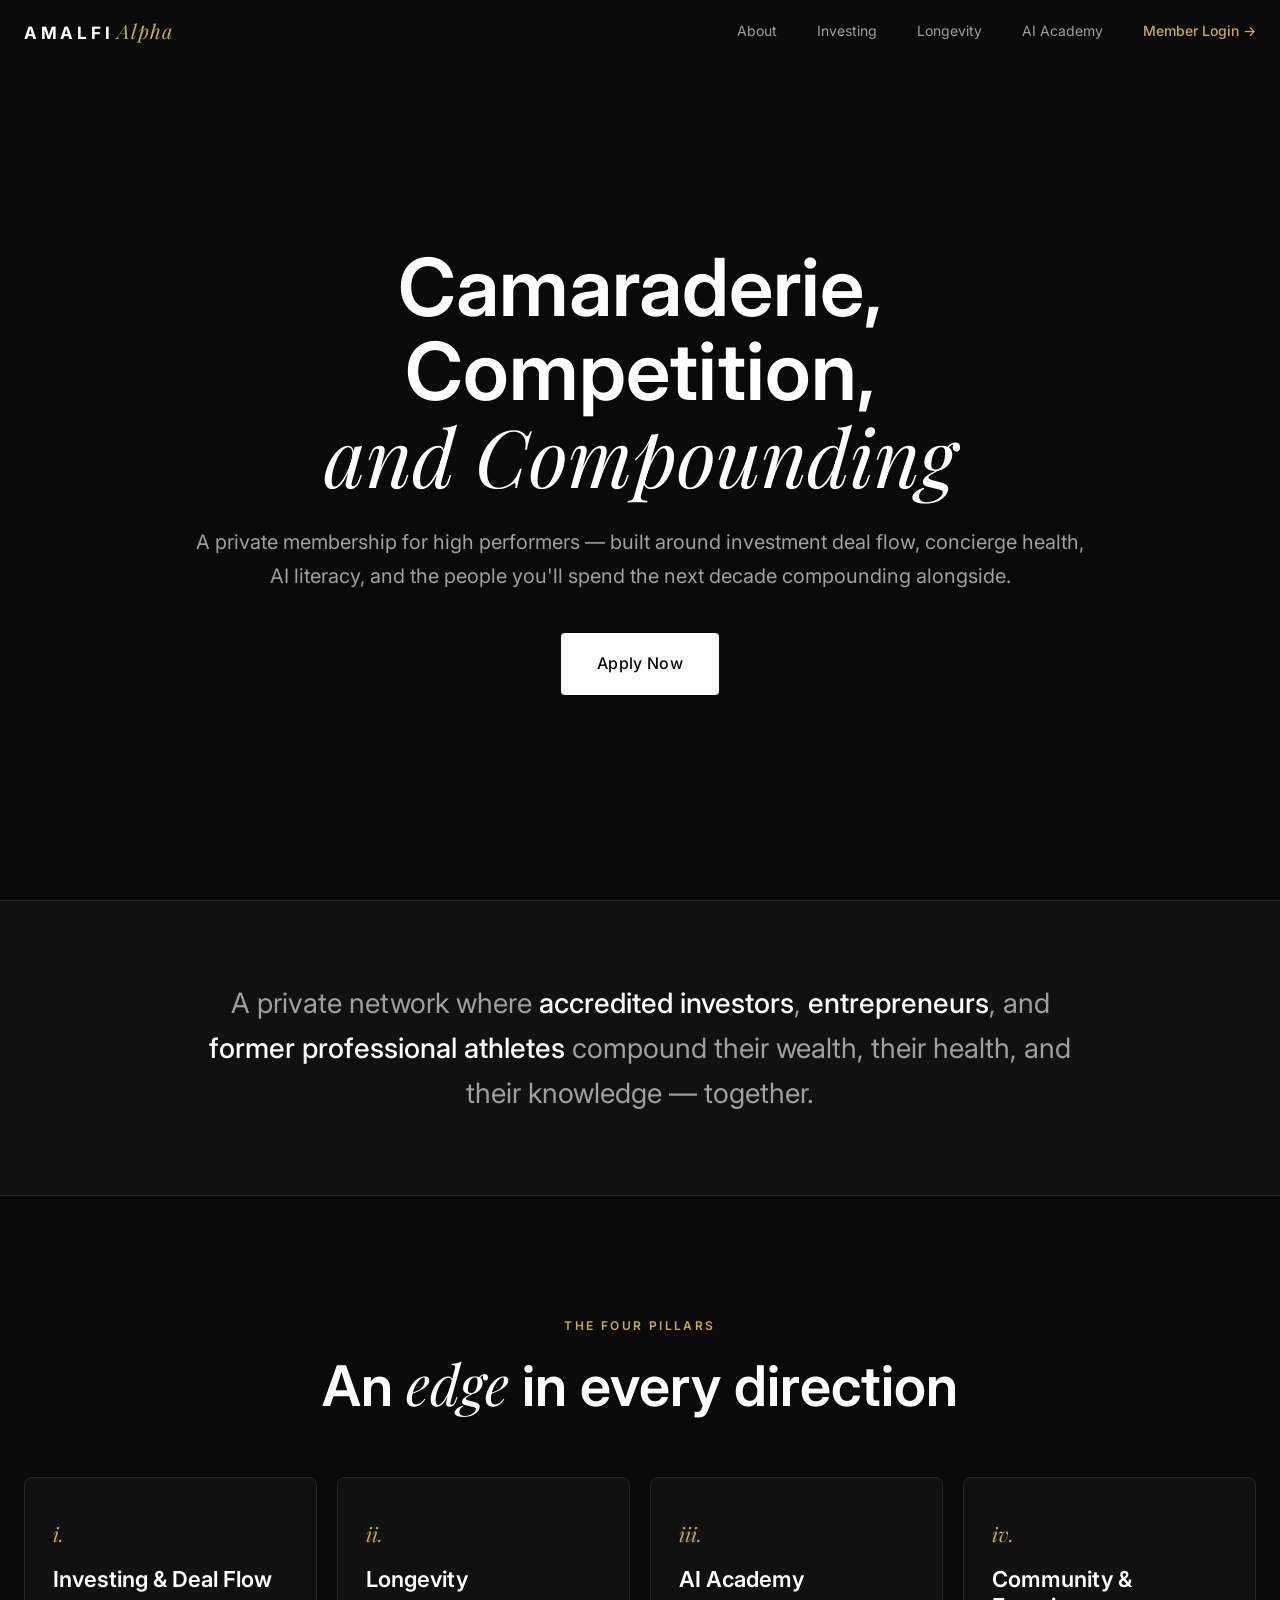
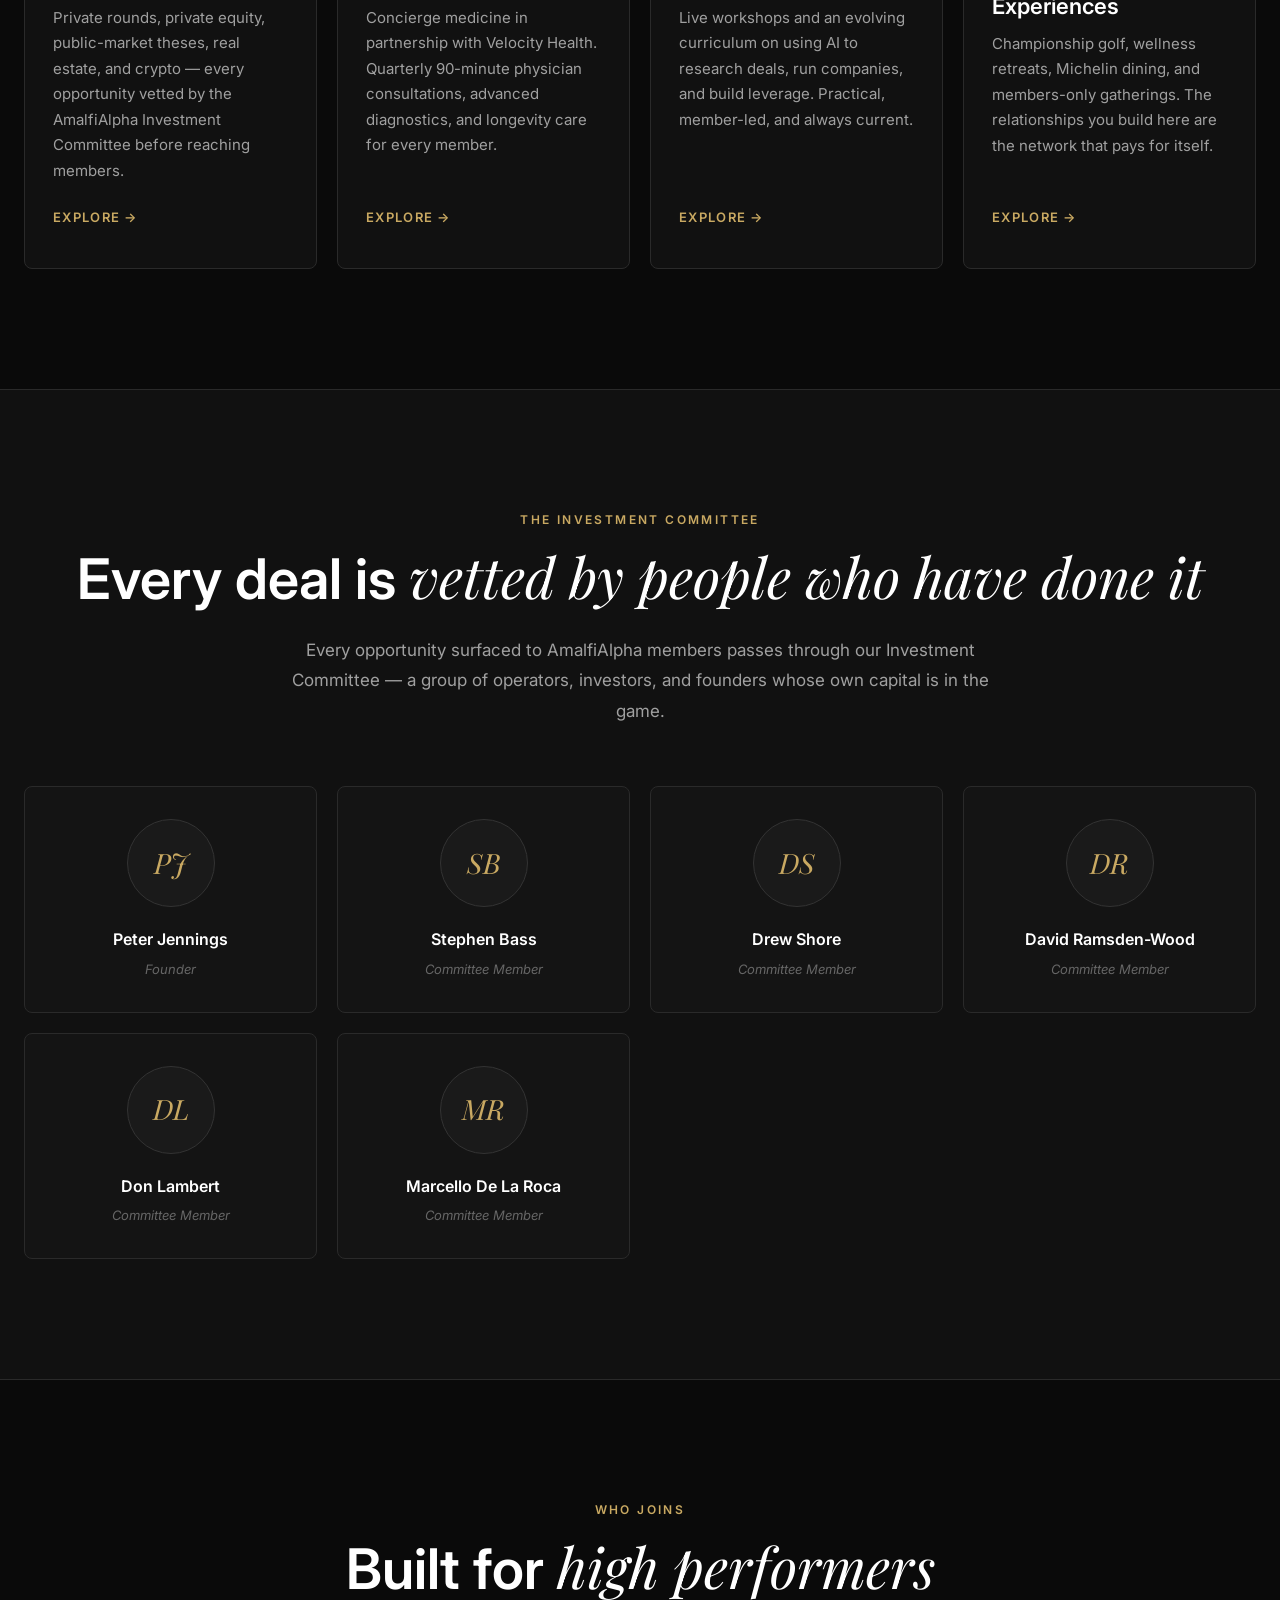
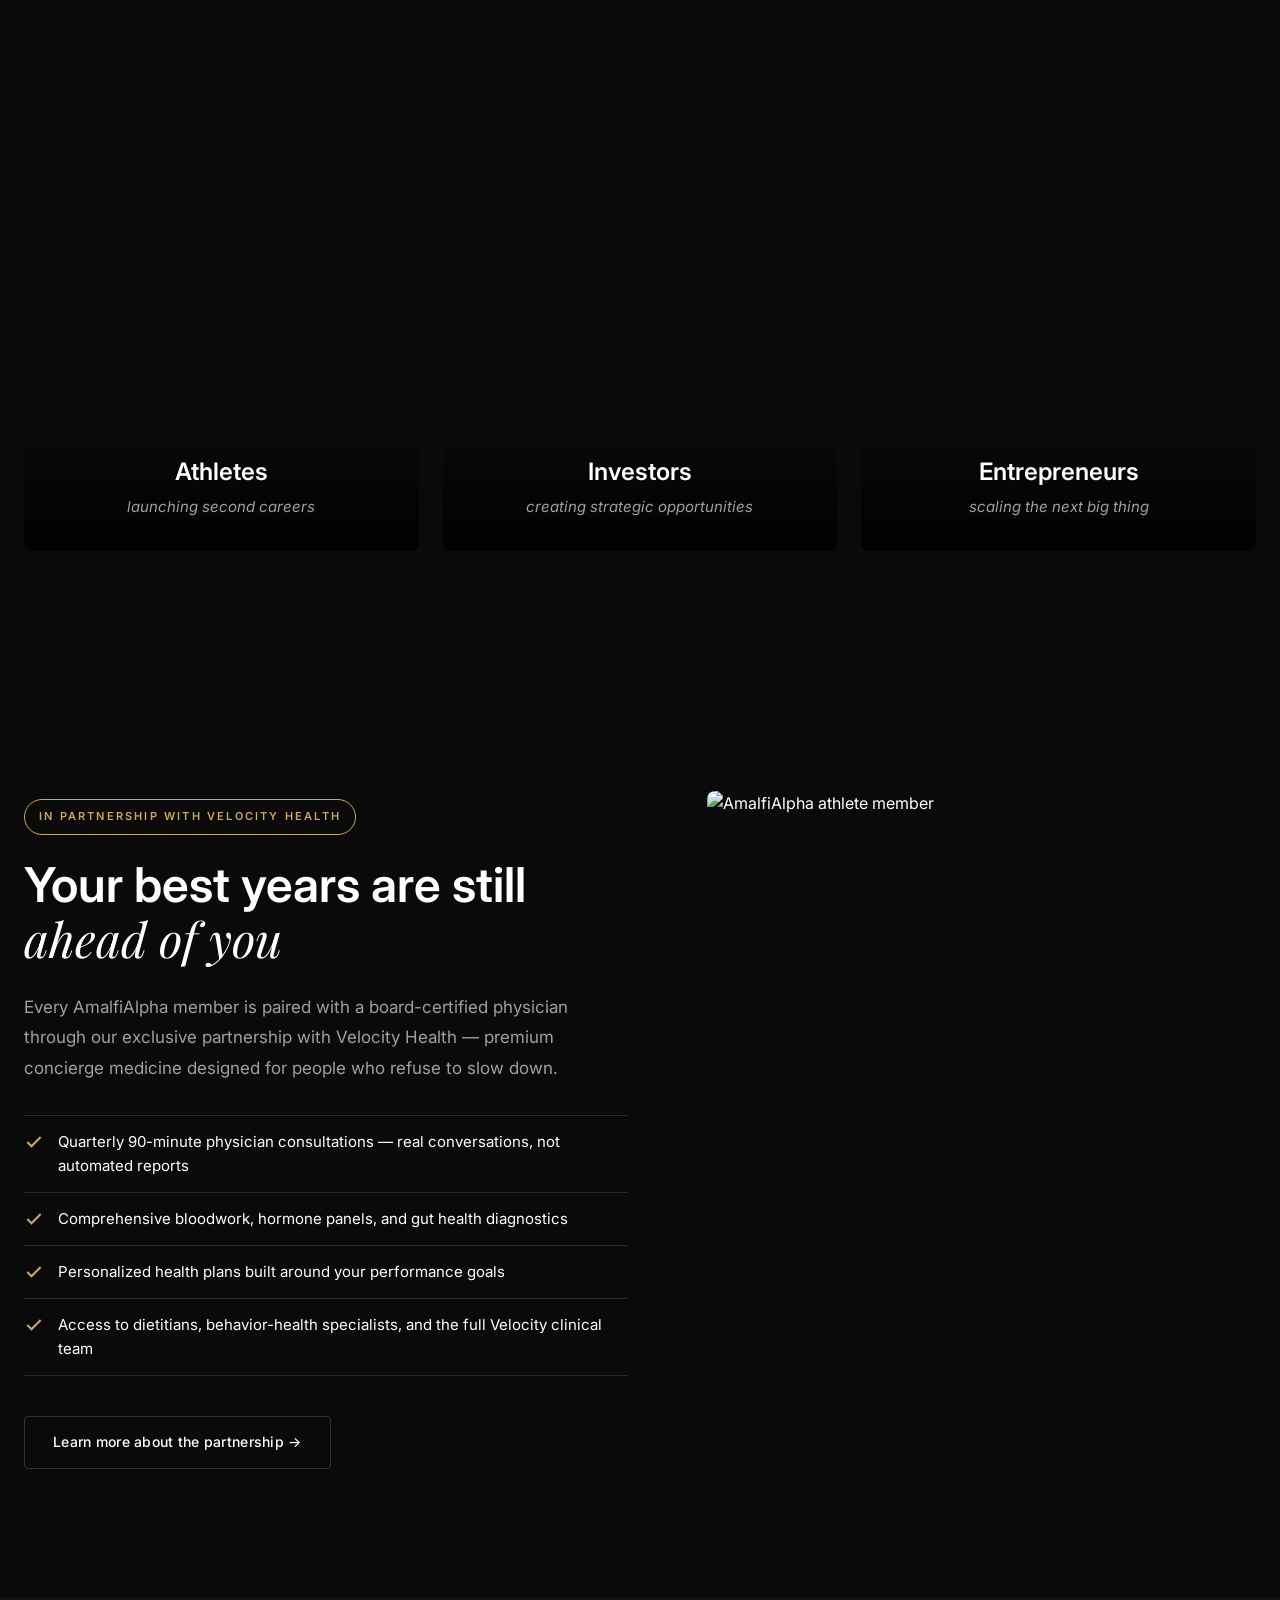
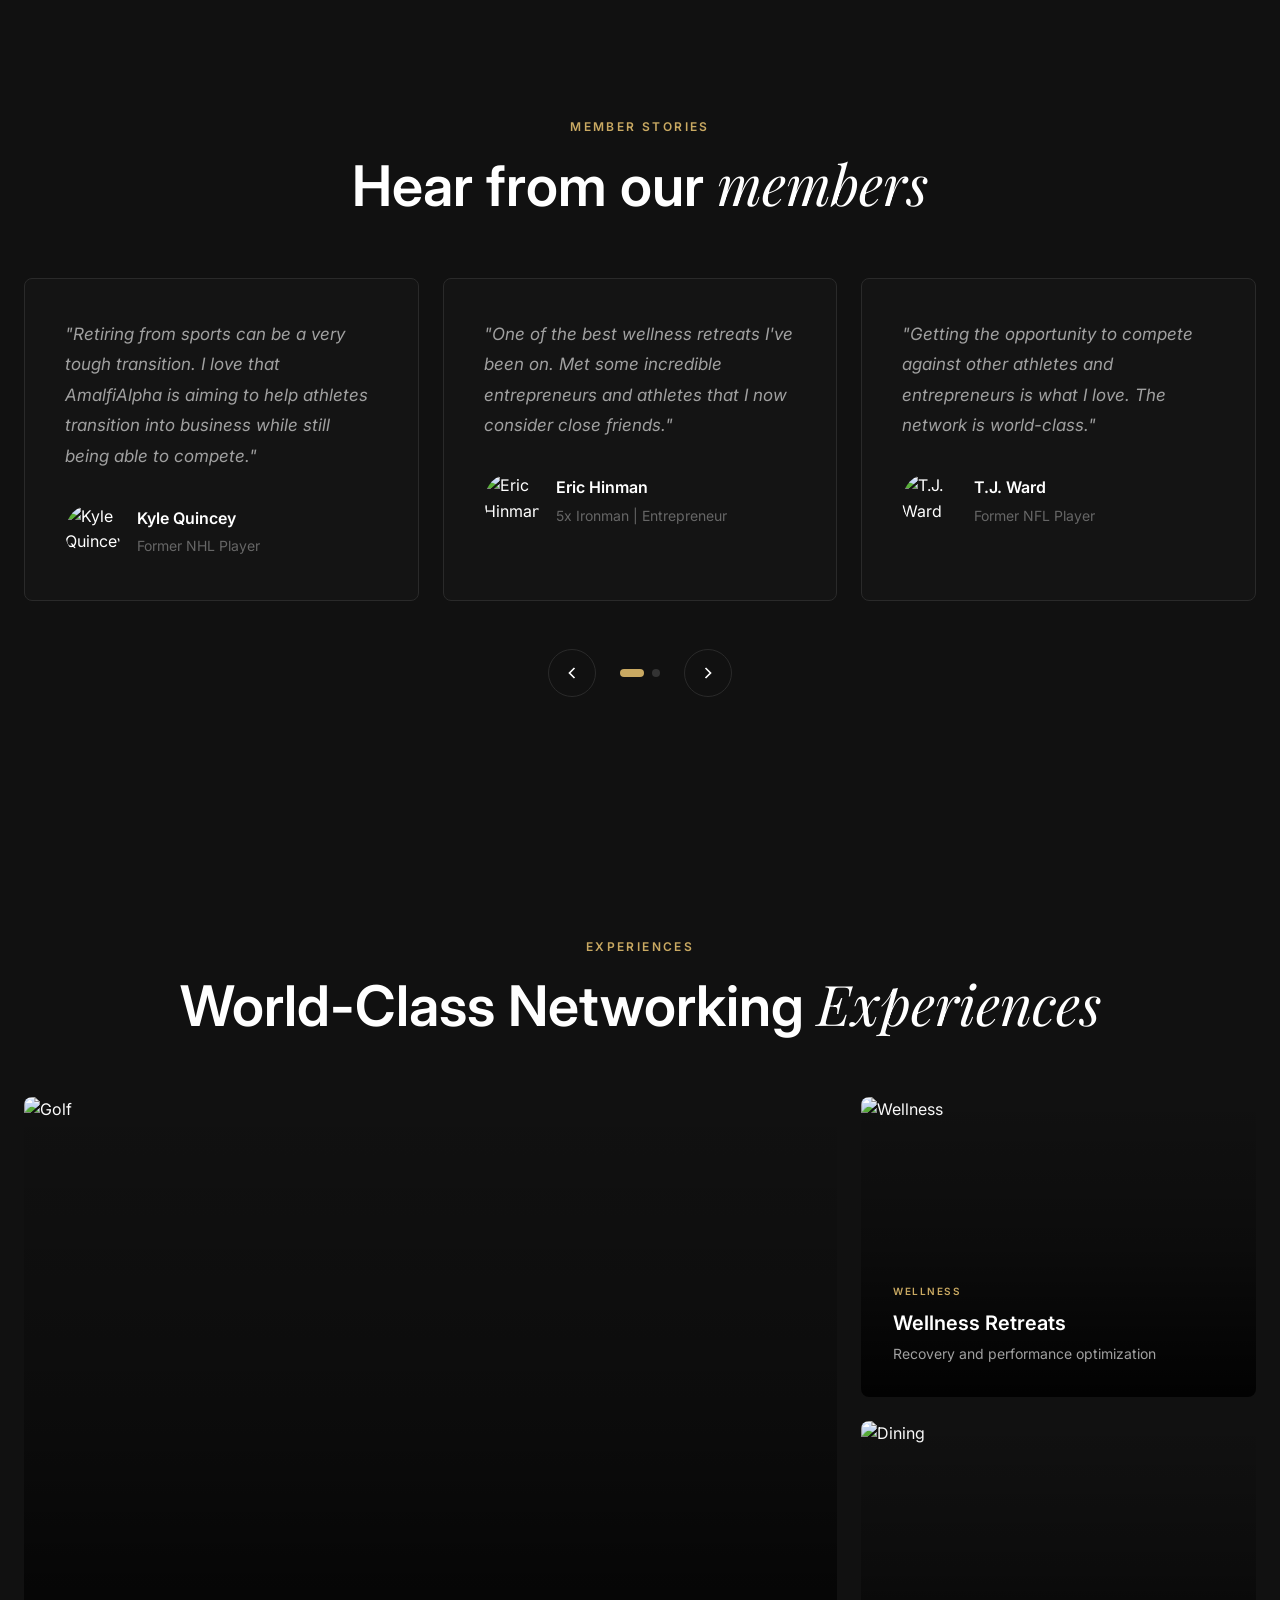
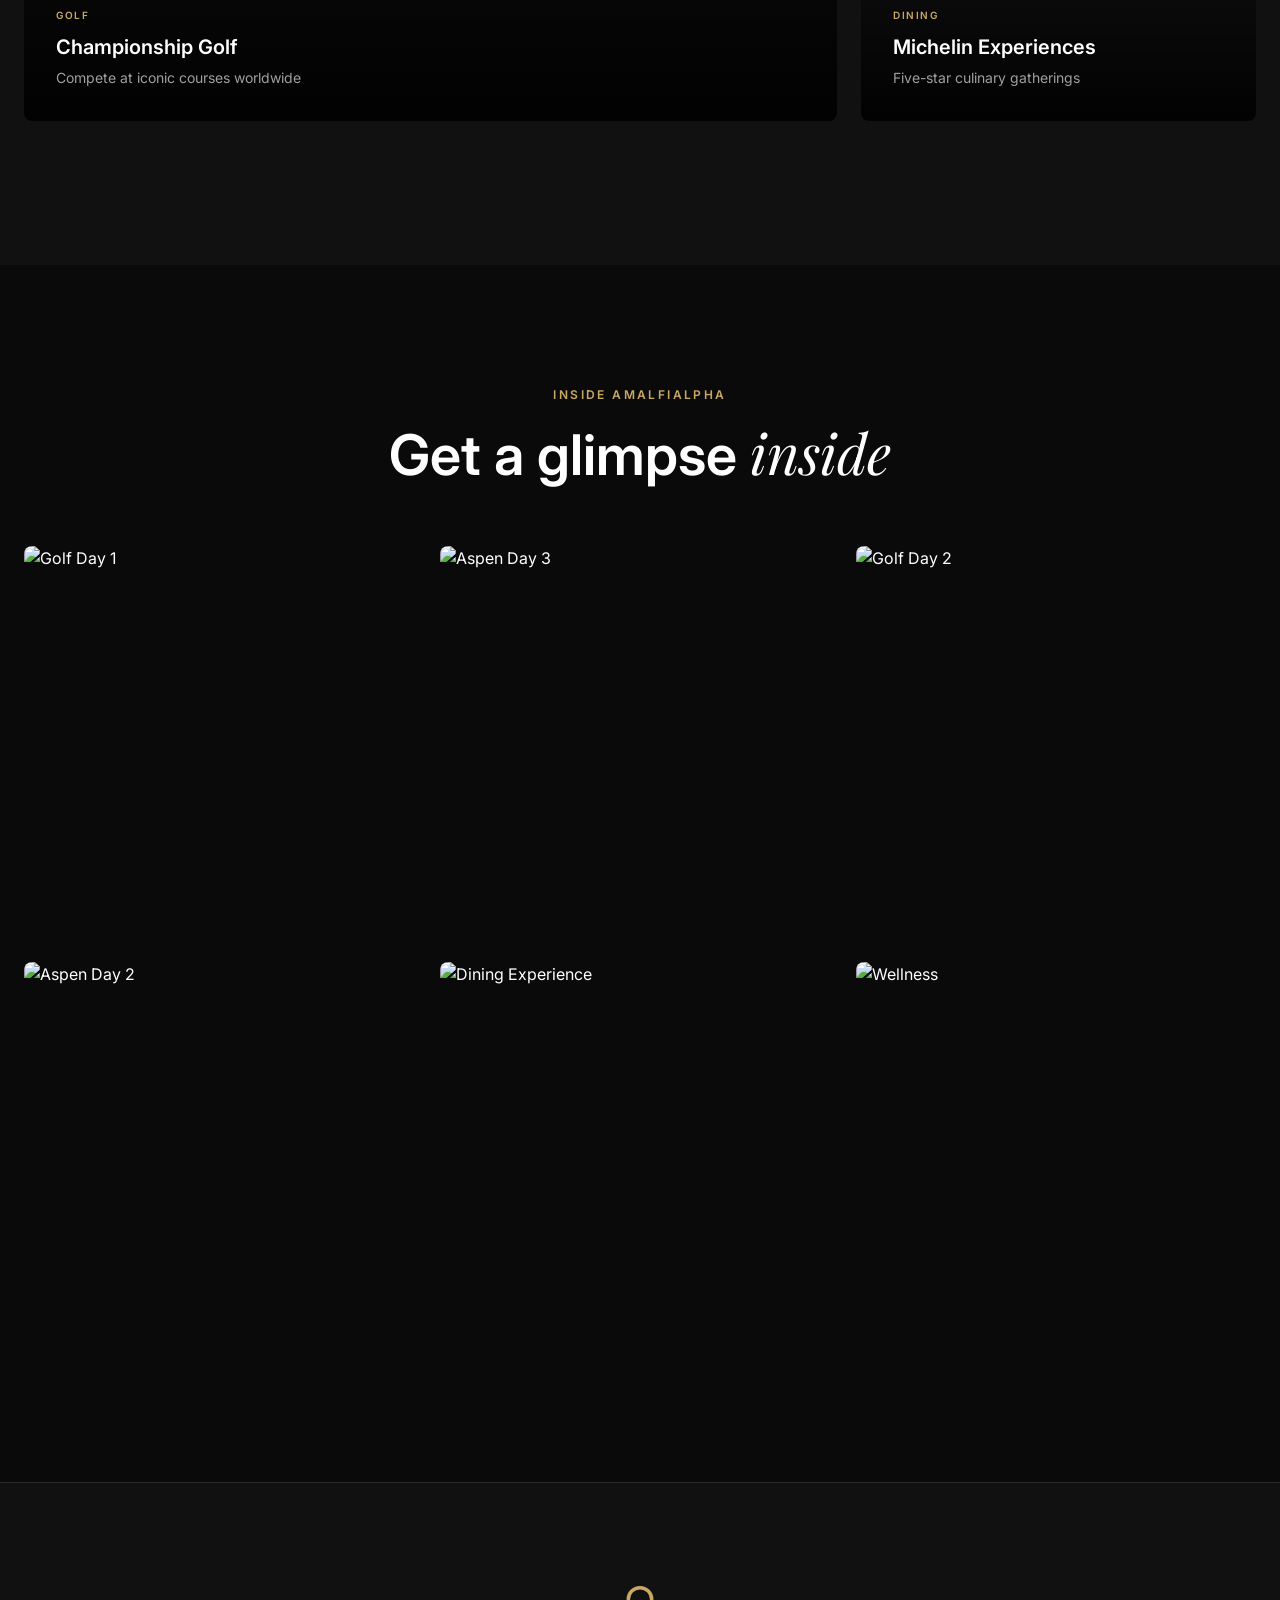
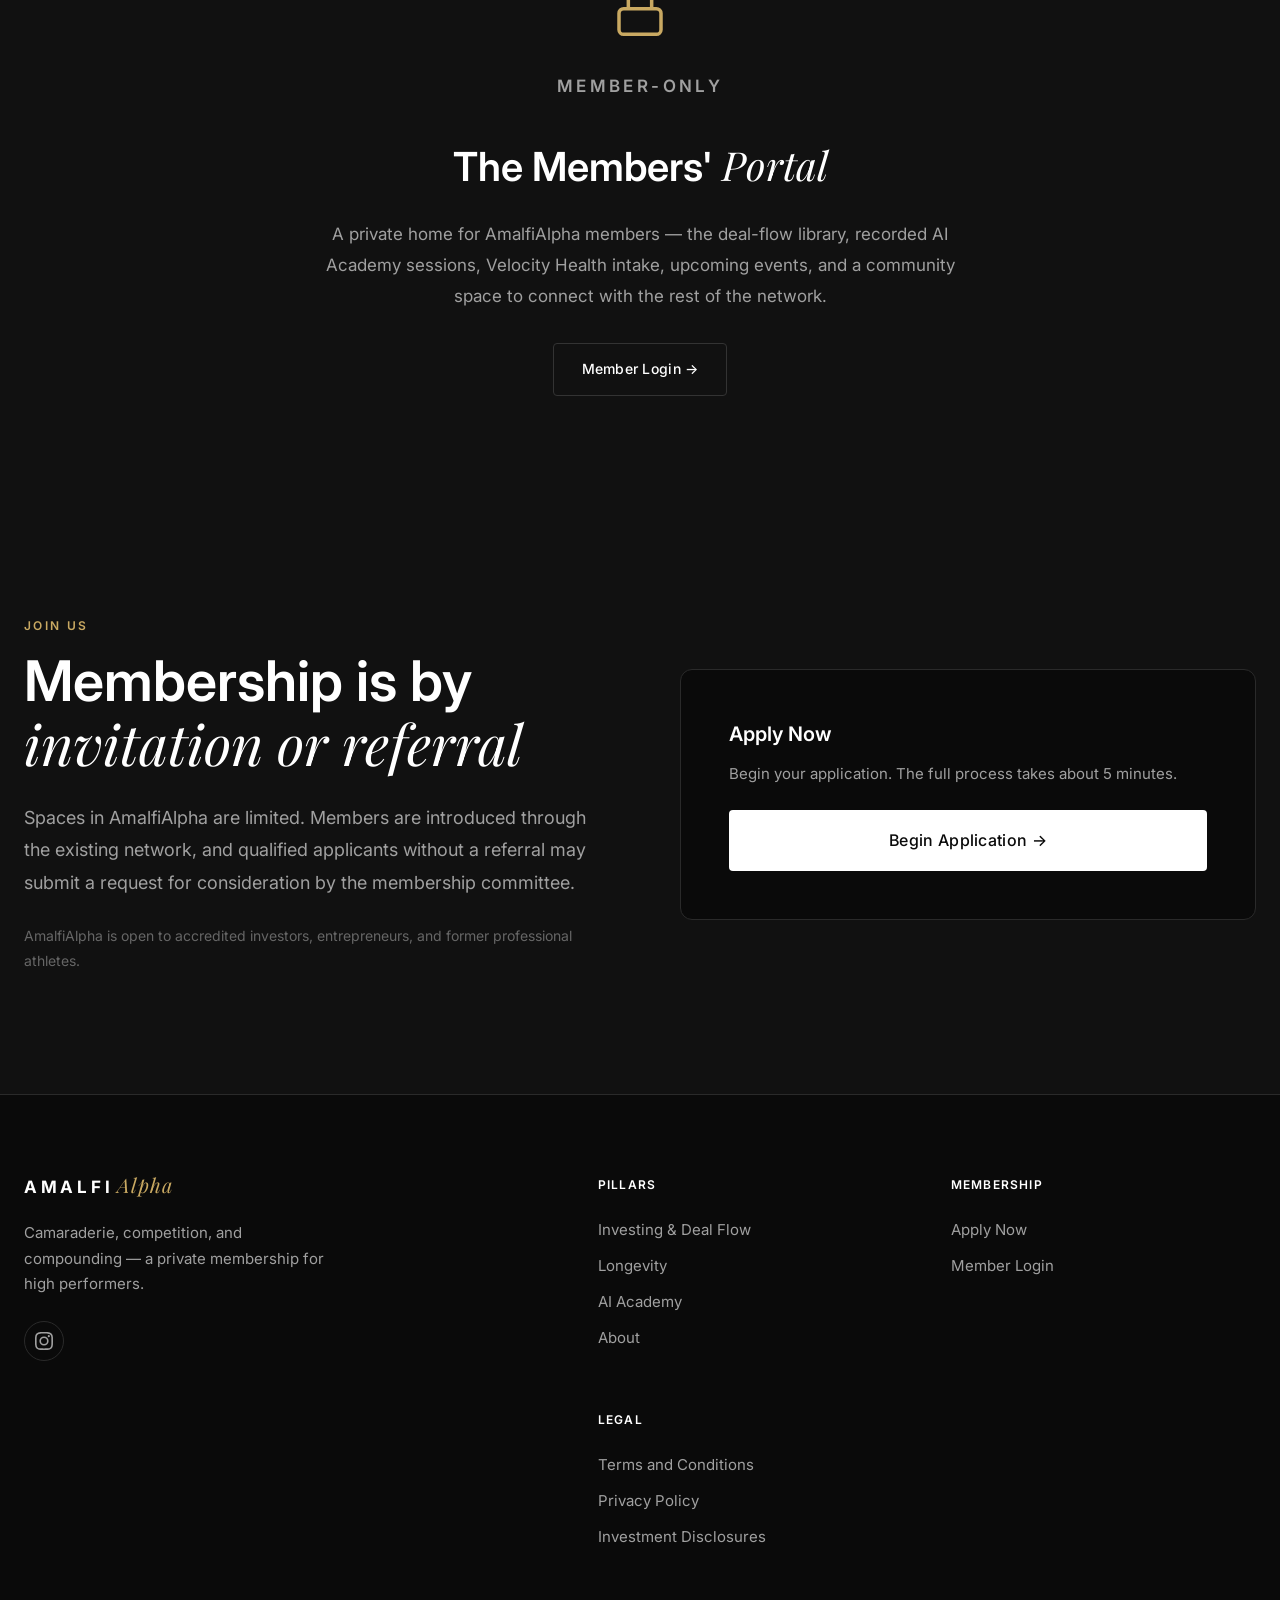
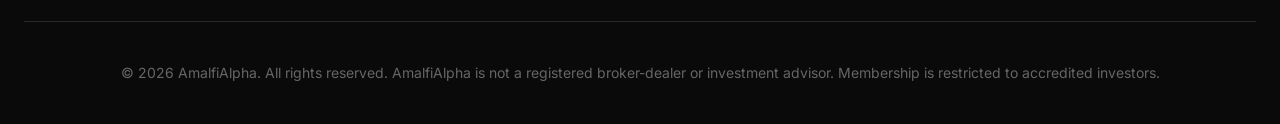
==== commit 6d21599b: "Fix testimonial slider card sizing, dot navigation and a11y Co-Authored-By: Peter Jennings <Peter.Je" ====
--- a/index.html
+++ b/index.html
@@ -22,9 +22,9 @@
                 <a href="investing.html">Investing</a>
                 <a href="health.html">Longevity</a>
                 <a href="ai-academy.html">AI Academy</a>
-                <a href="#" class="nav-cta" data-coming-soon aria-disabled="true" title="Coming soon">Member Login →</a>
-            </div>
-            <button class="mobile-menu-btn" aria-label="Open menu" aria-expanded="false" aria-controls="mobileMenu">
+                <a href="#" class="nav-cta">Member Login →</a>
+            </div>
+            <button class="mobile-menu-btn" aria-label="Menu" aria-expanded="false">
                 <span></span>
                 <span></span>
                 <span></span>
@@ -33,16 +33,14 @@
     </header>
 
     <!-- Mobile Menu -->
-    <div class="mobile-menu" id="mobileMenu">
+    <div class="mobile-menu">
         <a href="about.html">About</a>
         <a href="investing.html">Investing</a>
         <a href="health.html">Longevity</a>
         <a href="ai-academy.html">AI Academy</a>
-        <a href="#" data-coming-soon aria-disabled="true" title="Coming soon">Member Login</a>
+        <a href="#">Member Login</a>
         <a href="apply.html" class="btn btn-primary">Apply Now</a>
     </div>
-
-    <main>
 
     <!-- Hero -->
     <section class="hero">
@@ -112,32 +110,32 @@
             <div class="committee-grid">
                 <div class="committee-card">
                     <div class="committee-avatar">PJ</div>
-                    <h3>Peter Jennings</h3>
+                    <h4>Peter Jennings</h4>
                     <p class="committee-role">Founder</p>
                 </div>
                 <div class="committee-card">
                     <div class="committee-avatar">SB</div>
-                    <h3>Stephen Bass</h3>
+                    <h4>Stephen Bass</h4>
                     <p class="committee-role">Committee Member</p>
                 </div>
                 <div class="committee-card">
                     <div class="committee-avatar">DS</div>
-                    <h3>Drew Shore</h3>
+                    <h4>Drew Shore</h4>
                     <p class="committee-role">Committee Member</p>
                 </div>
                 <div class="committee-card">
                     <div class="committee-avatar">DR</div>
-                    <h3>David Ramsden-Wood</h3>
+                    <h4>David Ramsden-Wood</h4>
                     <p class="committee-role">Committee Member</p>
                 </div>
                 <div class="committee-card">
                     <div class="committee-avatar">DL</div>
-                    <h3>Don Lambert</h3>
+                    <h4>Don Lambert</h4>
                     <p class="committee-role">Committee Member</p>
                 </div>
                 <div class="committee-card">
                     <div class="committee-avatar">MR</div>
-                    <h3>Marcello De La Roca</h3>
+                    <h4>Marcello De La Roca</h4>
                     <p class="committee-role">Committee Member</p>
                 </div>
             </div>
@@ -283,10 +281,10 @@
                         <svg viewBox="0 0 24 24" fill="none" stroke="currentColor" stroke-width="2"><path d="M15 18l-6-6 6-6"/></svg>
                     </button>
                     <div class="slider-dots">
-                        <span class="dot active"></span>
-                        <span class="dot"></span>
-                        <span class="dot"></span>
-                        <span class="dot"></span>
+                        <button type="button" class="dot active" aria-label="Go to slide 1"></button>
+                        <button type="button" class="dot" aria-label="Go to slide 2"></button>
+                        <button type="button" class="dot" aria-label="Go to slide 3"></button>
+                        <button type="button" class="dot" aria-label="Go to slide 4"></button>
                     </div>
                     <button class="slider-btn next" aria-label="Next">
                         <svg viewBox="0 0 24 24" fill="none" stroke="currentColor" stroke-width="2"><path d="M9 18l6-6-6-6"/></svg>
@@ -388,7 +386,7 @@
             <p class="section-tagline" style="text-align:center;">Member-Only</p>
             <h2>The Members' <span class="italic">Portal</span></h2>
             <p>A private home for AmalfiAlpha members — the deal-flow library, recorded AI Academy sessions, Velocity Health intake, upcoming events, and a community space to connect with the rest of the network.</p>
-            <a href="#" class="btn btn-secondary" data-coming-soon aria-disabled="true" title="Coming soon">Member Login →</a>
+            <a href="#" class="btn btn-secondary">Member Login →</a>
         </div>
     </section>
 
@@ -410,7 +408,6 @@
             </div>
         </div>
     </section>
-    </main>
 
     <!-- Footer -->
     <footer class="footer">
@@ -438,13 +435,13 @@
                     <div class="footer-column">
                         <h4>Membership</h4>
                         <a href="apply.html">Apply Now</a>
-                        <a href="#" data-coming-soon aria-disabled="true" title="Coming soon">Member Login</a>
+                        <a href="#">Member Login</a>
                     </div>
                     <div class="footer-column">
                         <h4>Legal</h4>
-                        <a href="#" data-coming-soon aria-disabled="true" title="Coming soon">Terms and Conditions</a>
-                        <a href="#" data-coming-soon aria-disabled="true" title="Coming soon">Privacy Policy</a>
-                        <a href="#" data-coming-soon aria-disabled="true" title="Coming soon">Investment Disclosures</a>
+                        <a href="#">Terms and Conditions</a>
+                        <a href="#">Privacy Policy</a>
+                        <a href="#">Investment Disclosures</a>
                     </div>
                 </div>
             </div>
--- a/styles.css
+++ b/styles.css
@@ -447,6 +447,7 @@
 .testimonials-slider {
     margin-top: 60px;
     position: relative;
+    overflow: hidden;
 }
 
 .testimonial-track {
@@ -456,12 +457,11 @@
 }
 
 .testimonial-card {
-    min-width: calc(33.333% - 16px);
+    flex: 0 0 calc(33.333% - 16px);
     background: var(--color-bg-card);
     border: 1px solid var(--color-border);
     border-radius: 8px;
     padding: 40px;
-    flex-shrink: 0;
 }
 
 .testimonial-content {
@@ -544,10 +544,16 @@
 .dot {
     width: 8px;
     height: 8px;
+    padding: 0;
+    border: none;
     border-radius: 50%;
     background: var(--color-border-light);
     transition: all var(--transition-fast);
     cursor: pointer;
+}
+
+.dot[hidden] {
+    display: none;
 }
 
 .dot.active {
@@ -925,33 +931,6 @@
 }
 
 /* ============================================
-   COMING SOON TOAST
-   ============================================ */
-
-.coming-soon-toast {
-    position: fixed;
-    left: 50%;
-    bottom: 32px;
-    transform: translate(-50%, 16px);
-    padding: 12px 24px;
-    background: var(--color-bg-secondary, #141414);
-    color: var(--color-text);
-    border: 1px solid var(--color-border);
-    border-radius: 4px;
-    font-size: 0.875rem;
-    letter-spacing: 0.02em;
-    opacity: 0;
-    pointer-events: none;
-    transition: opacity 0.25s ease, transform 0.25s ease;
-    z-index: 2000;
-}
-
-.coming-soon-toast.visible {
-    opacity: 1;
-    transform: translate(-50%, 0);
-}
-
-/* ============================================
    RESPONSIVE DESIGN
    ============================================ */
 
@@ -965,7 +944,7 @@
     }
 
     .testimonial-card {
-        min-width: calc(50% - 12px);
+        flex-basis: calc(50% - 12px);
     }
 
     .experiences-grid {
@@ -1018,7 +997,7 @@
     }
 
     .testimonial-card {
-        min-width: 100%;
+        flex-basis: 100%;
     }
 
     .experiences-grid {
@@ -1323,7 +1302,6 @@
     color: var(--color-accent);
 }
 
-.committee-card h3,
 .committee-card h4 {
     font-size: 1rem;
     font-weight: 600;
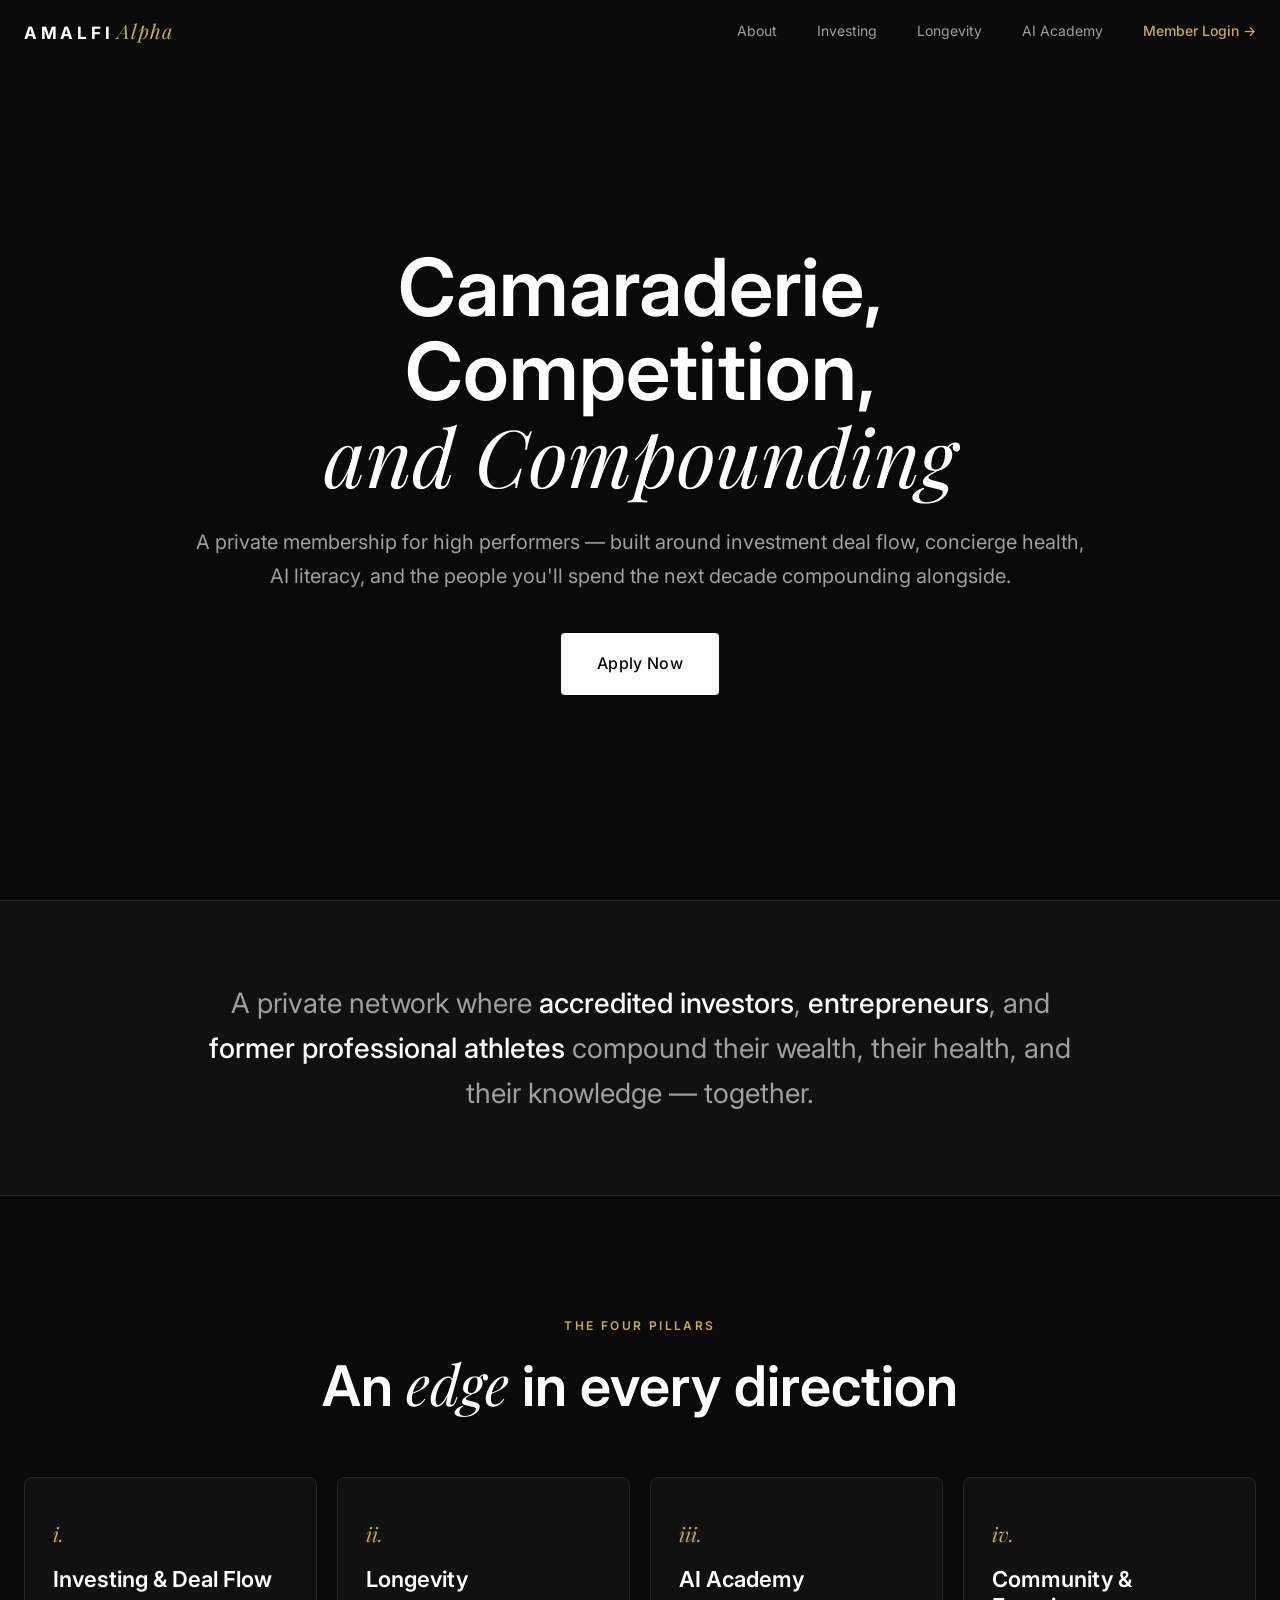
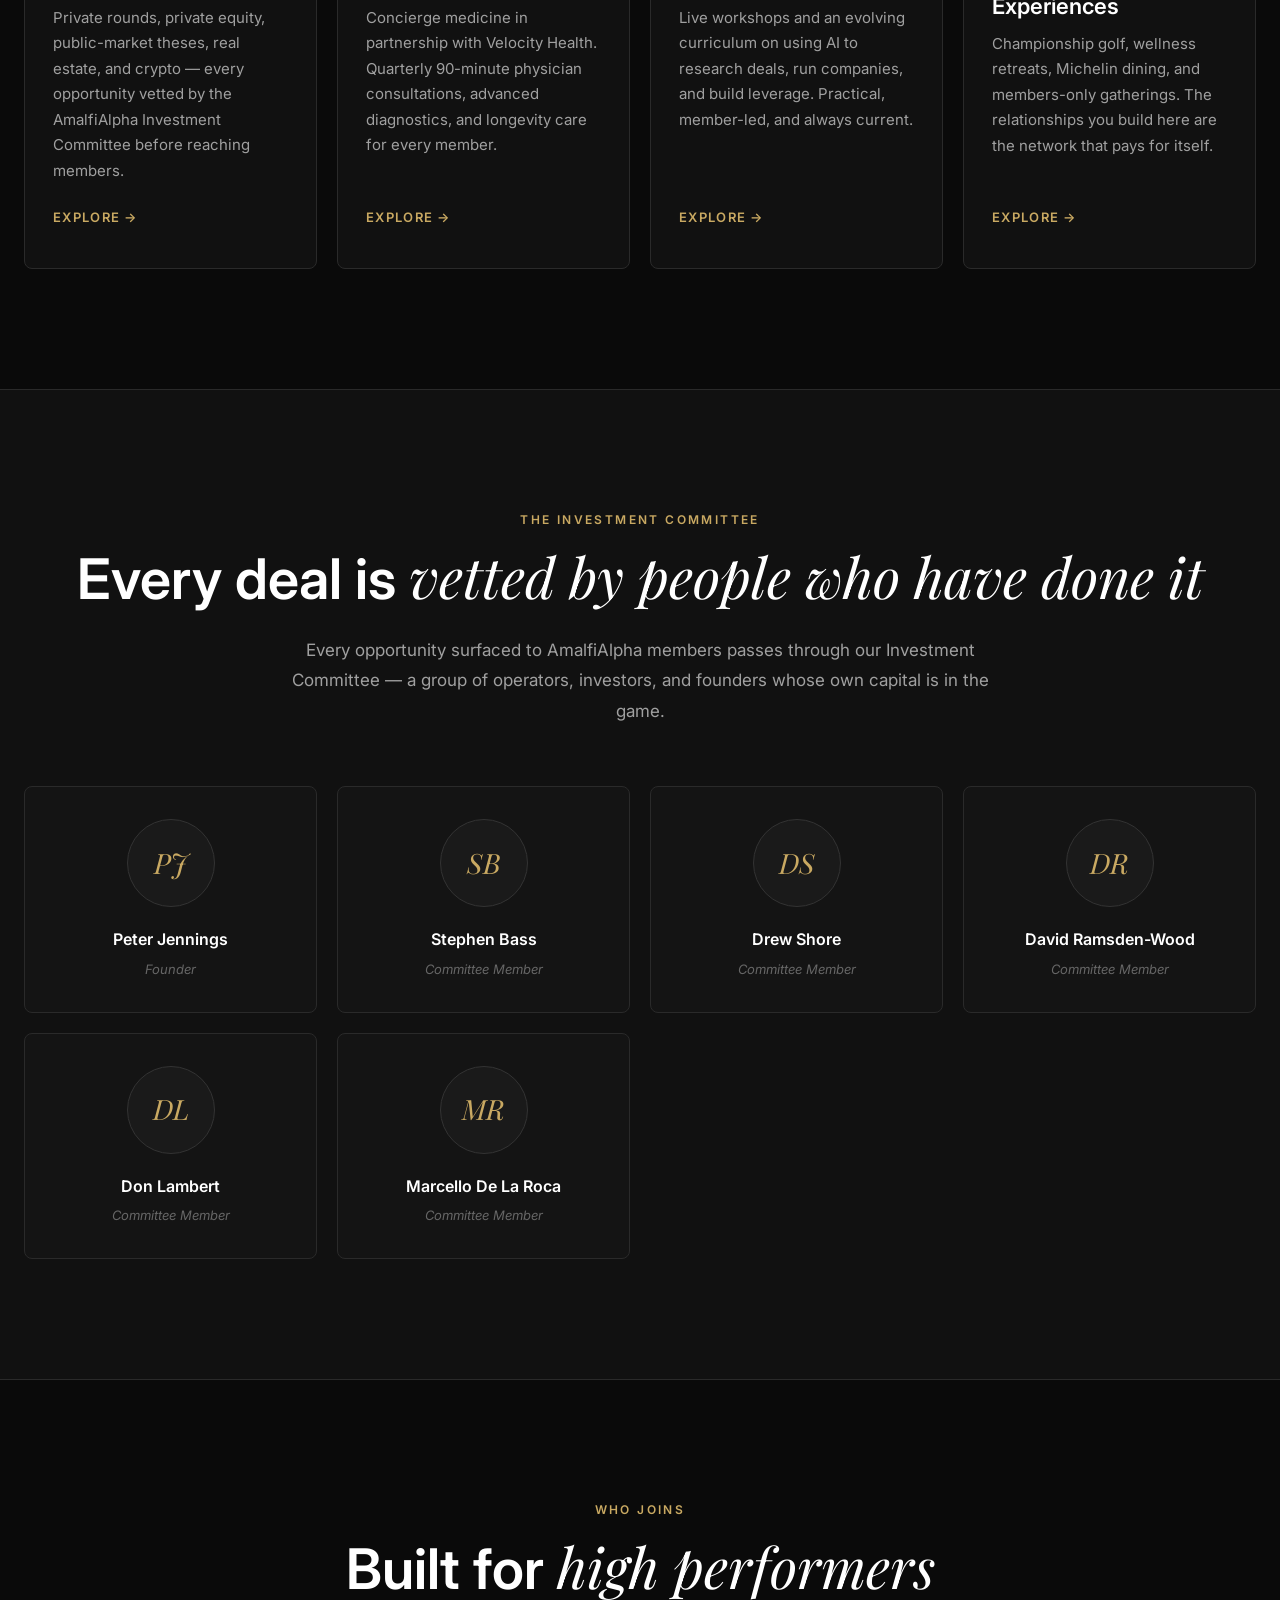
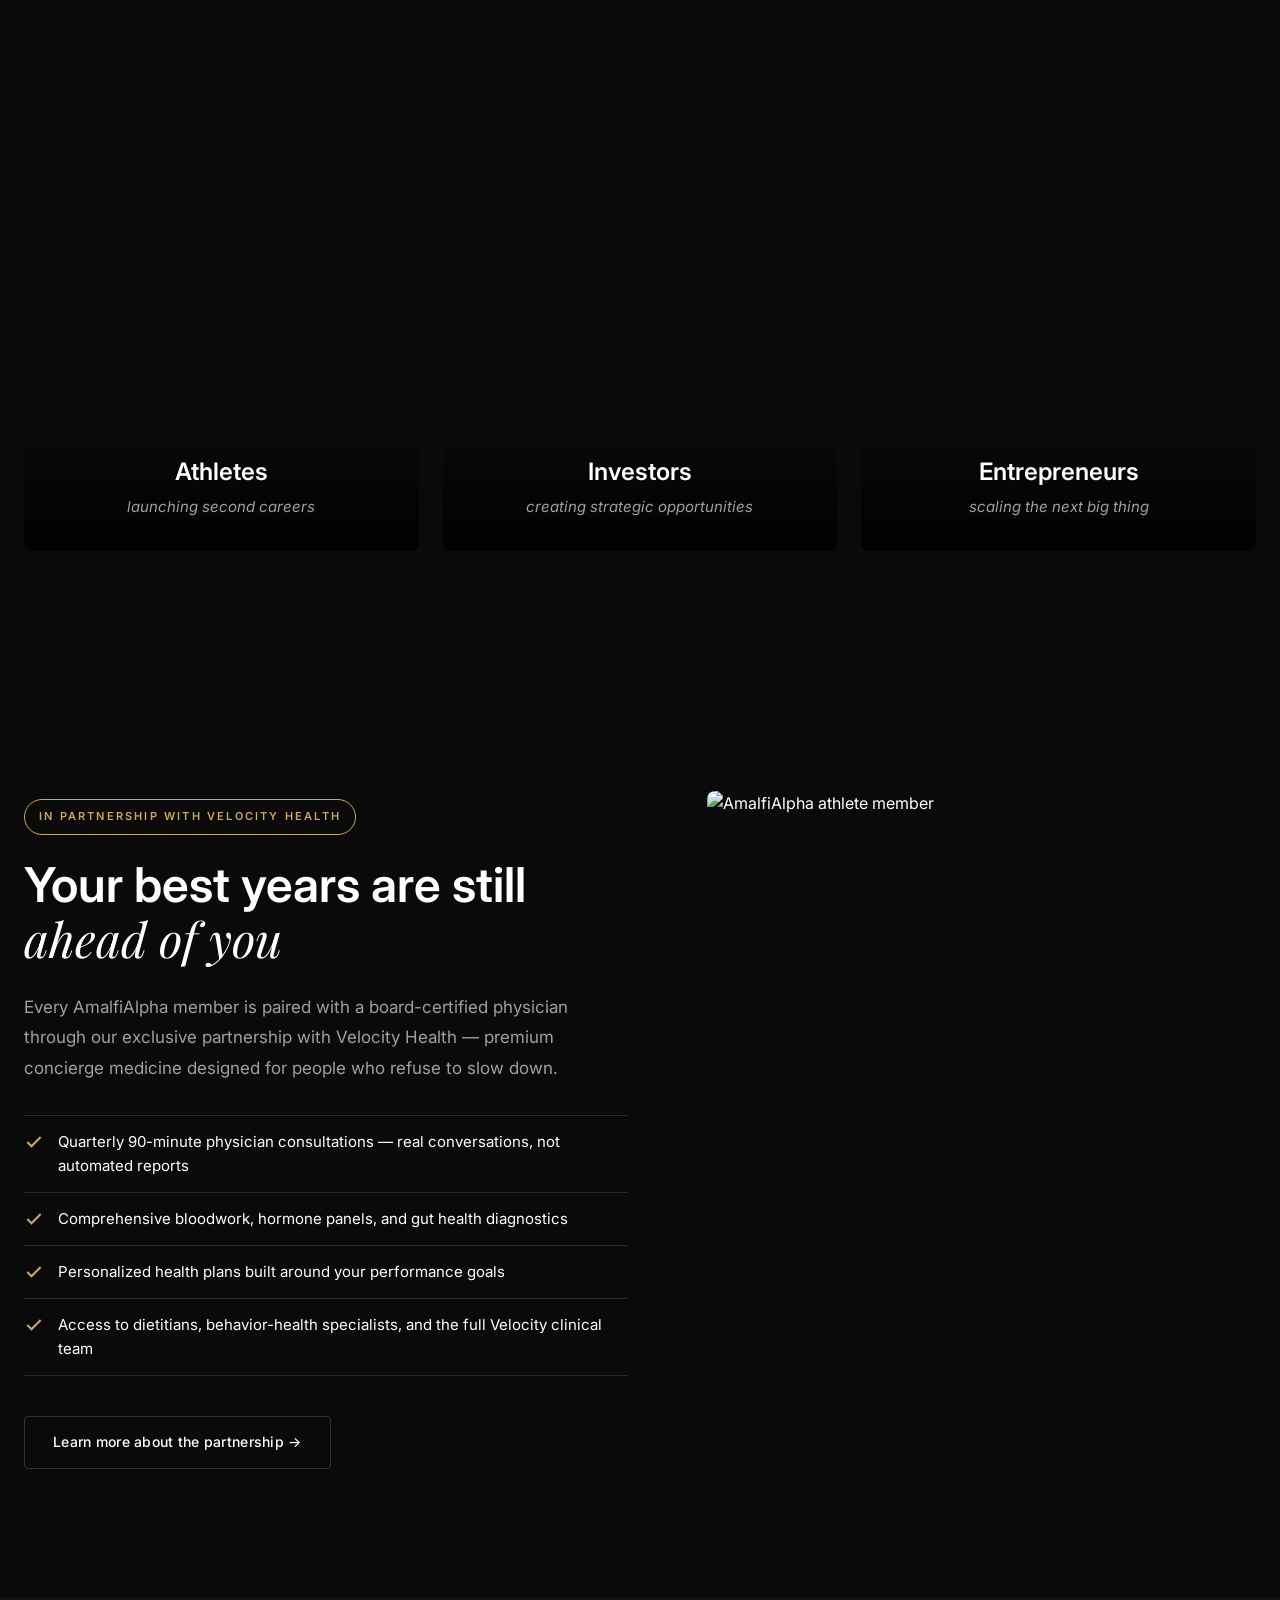
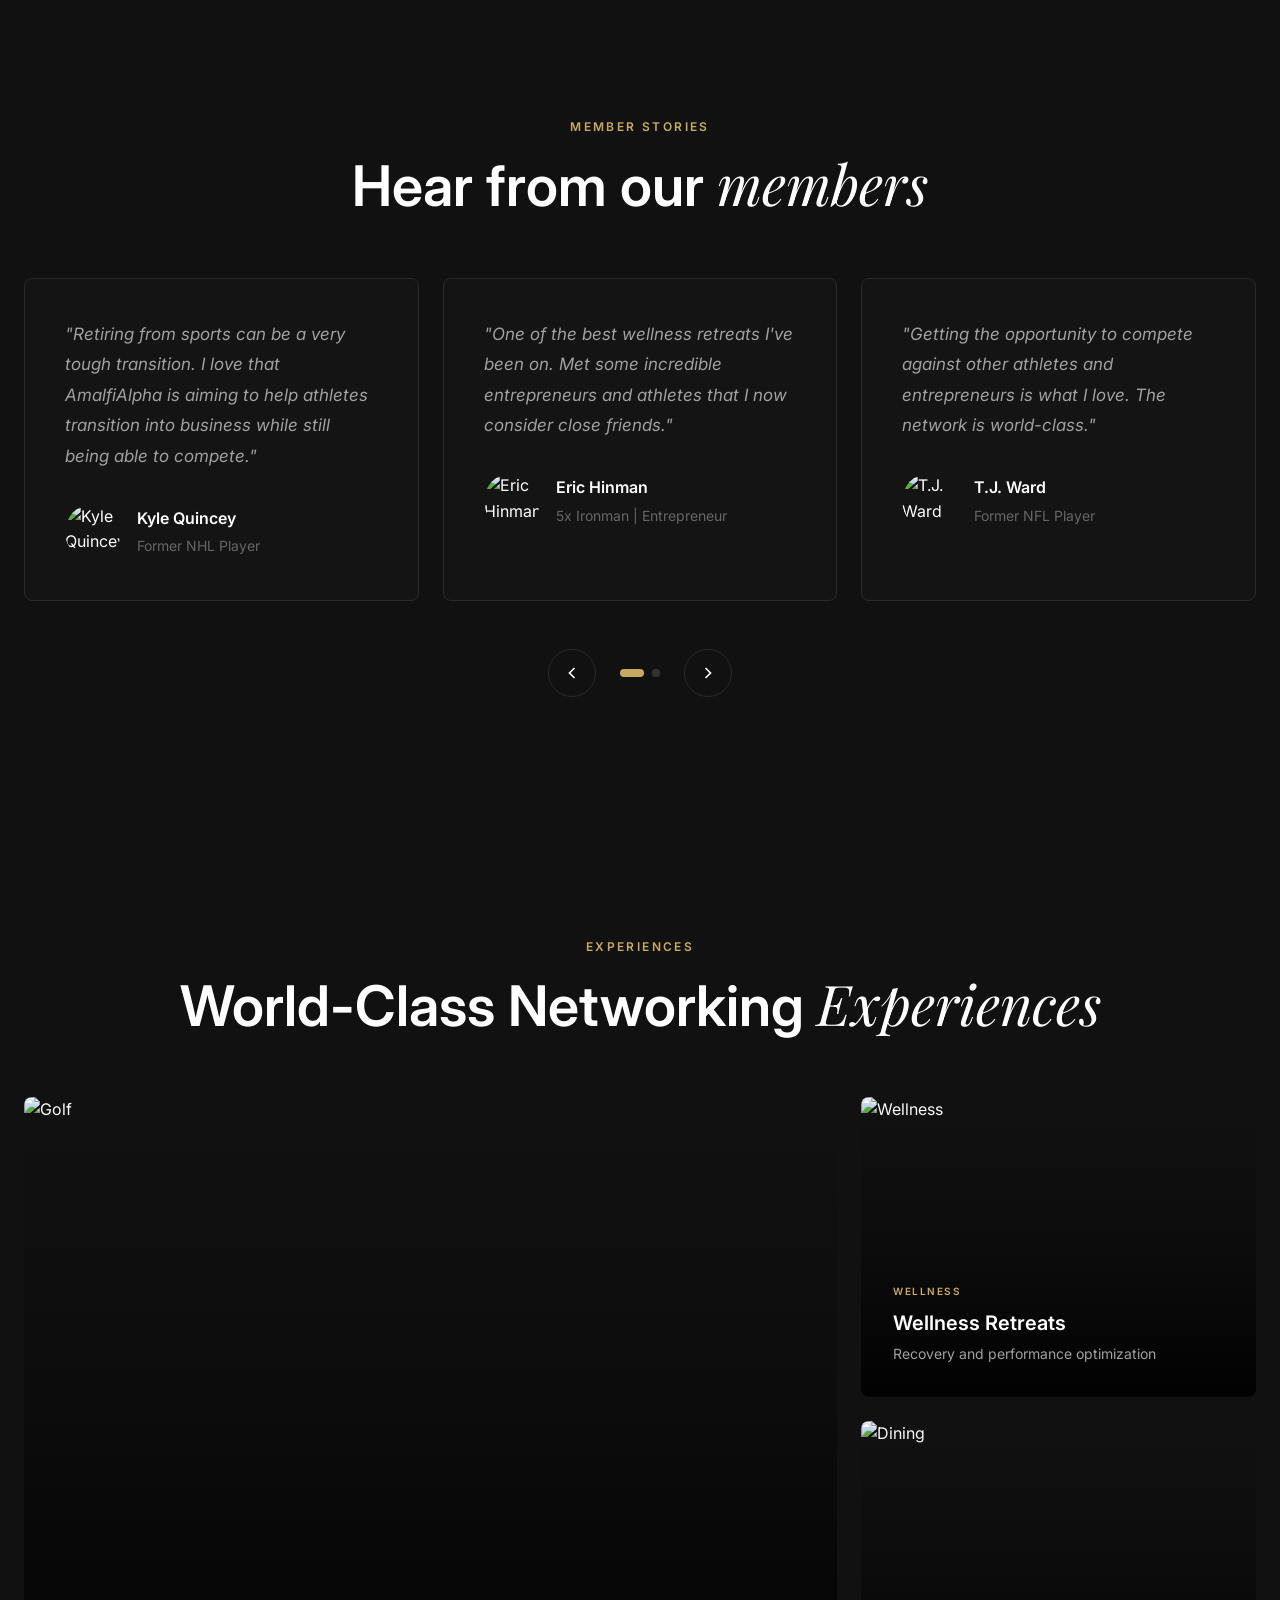
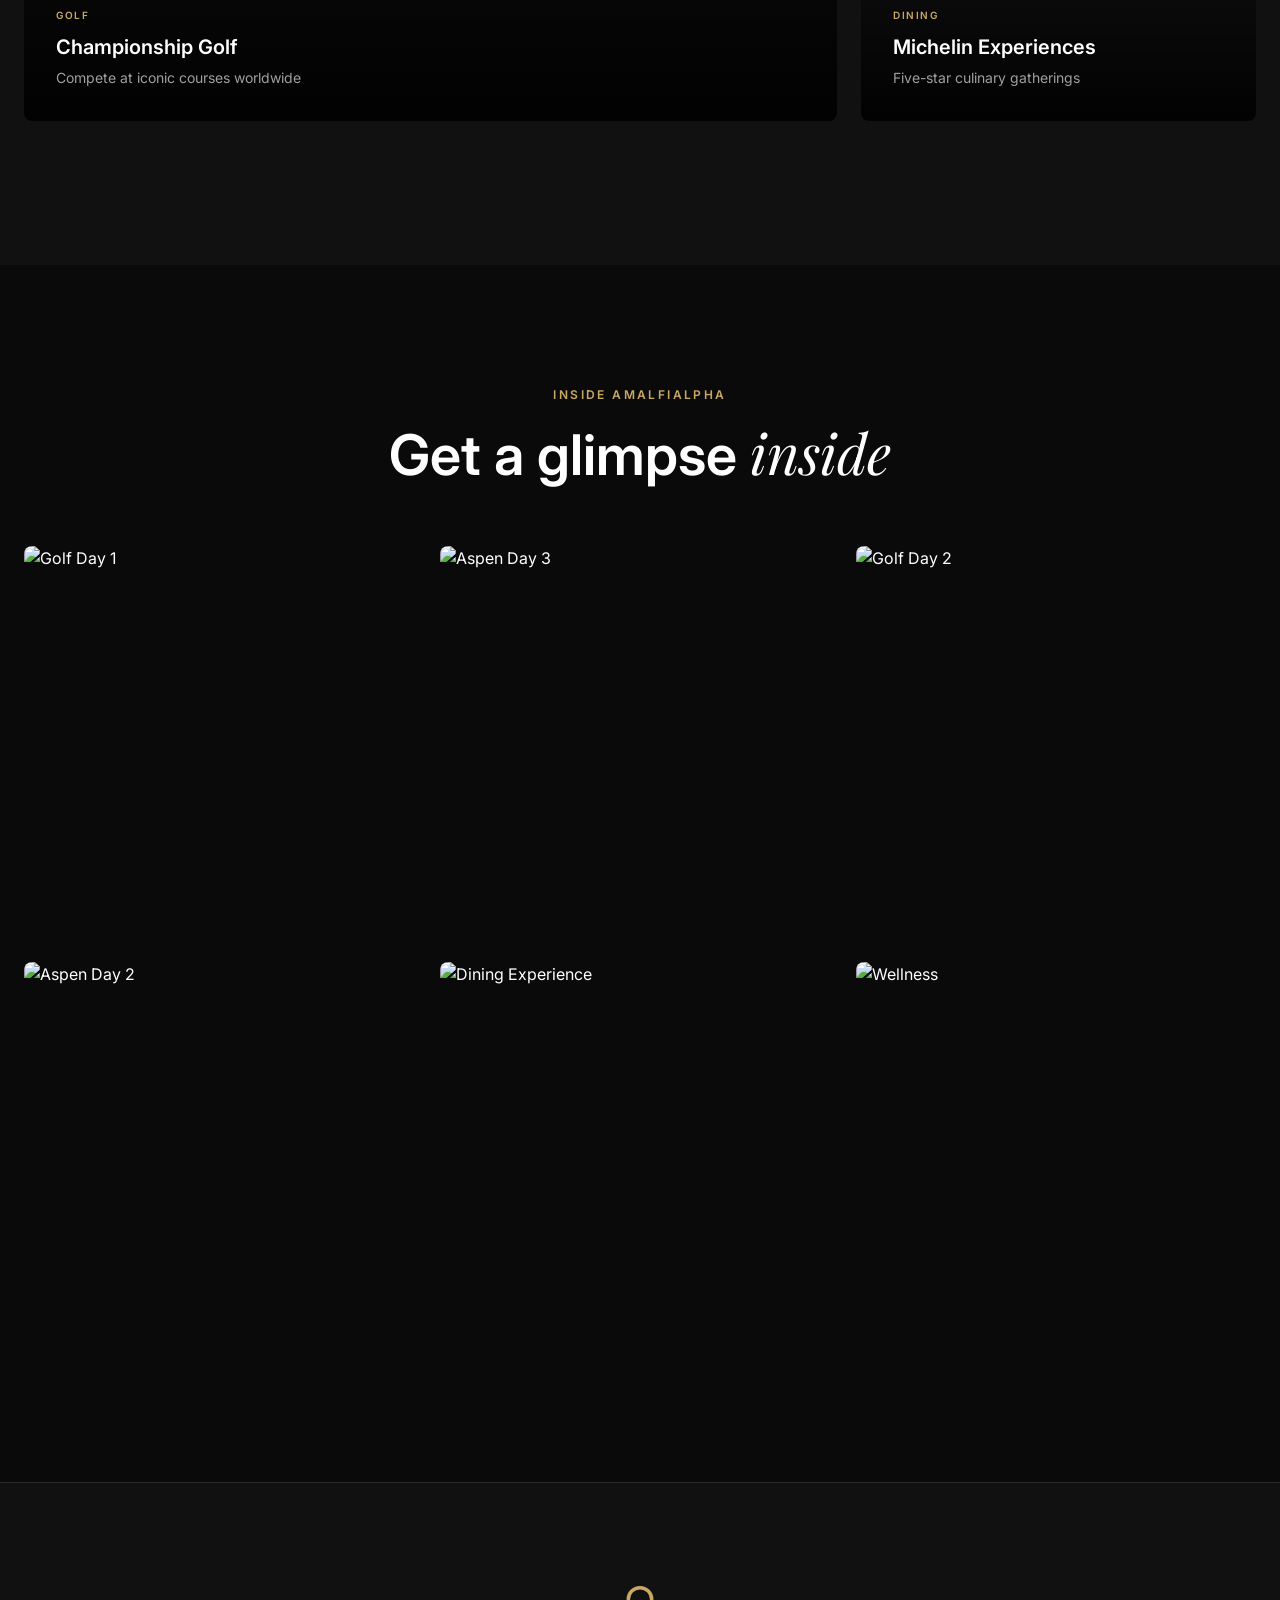
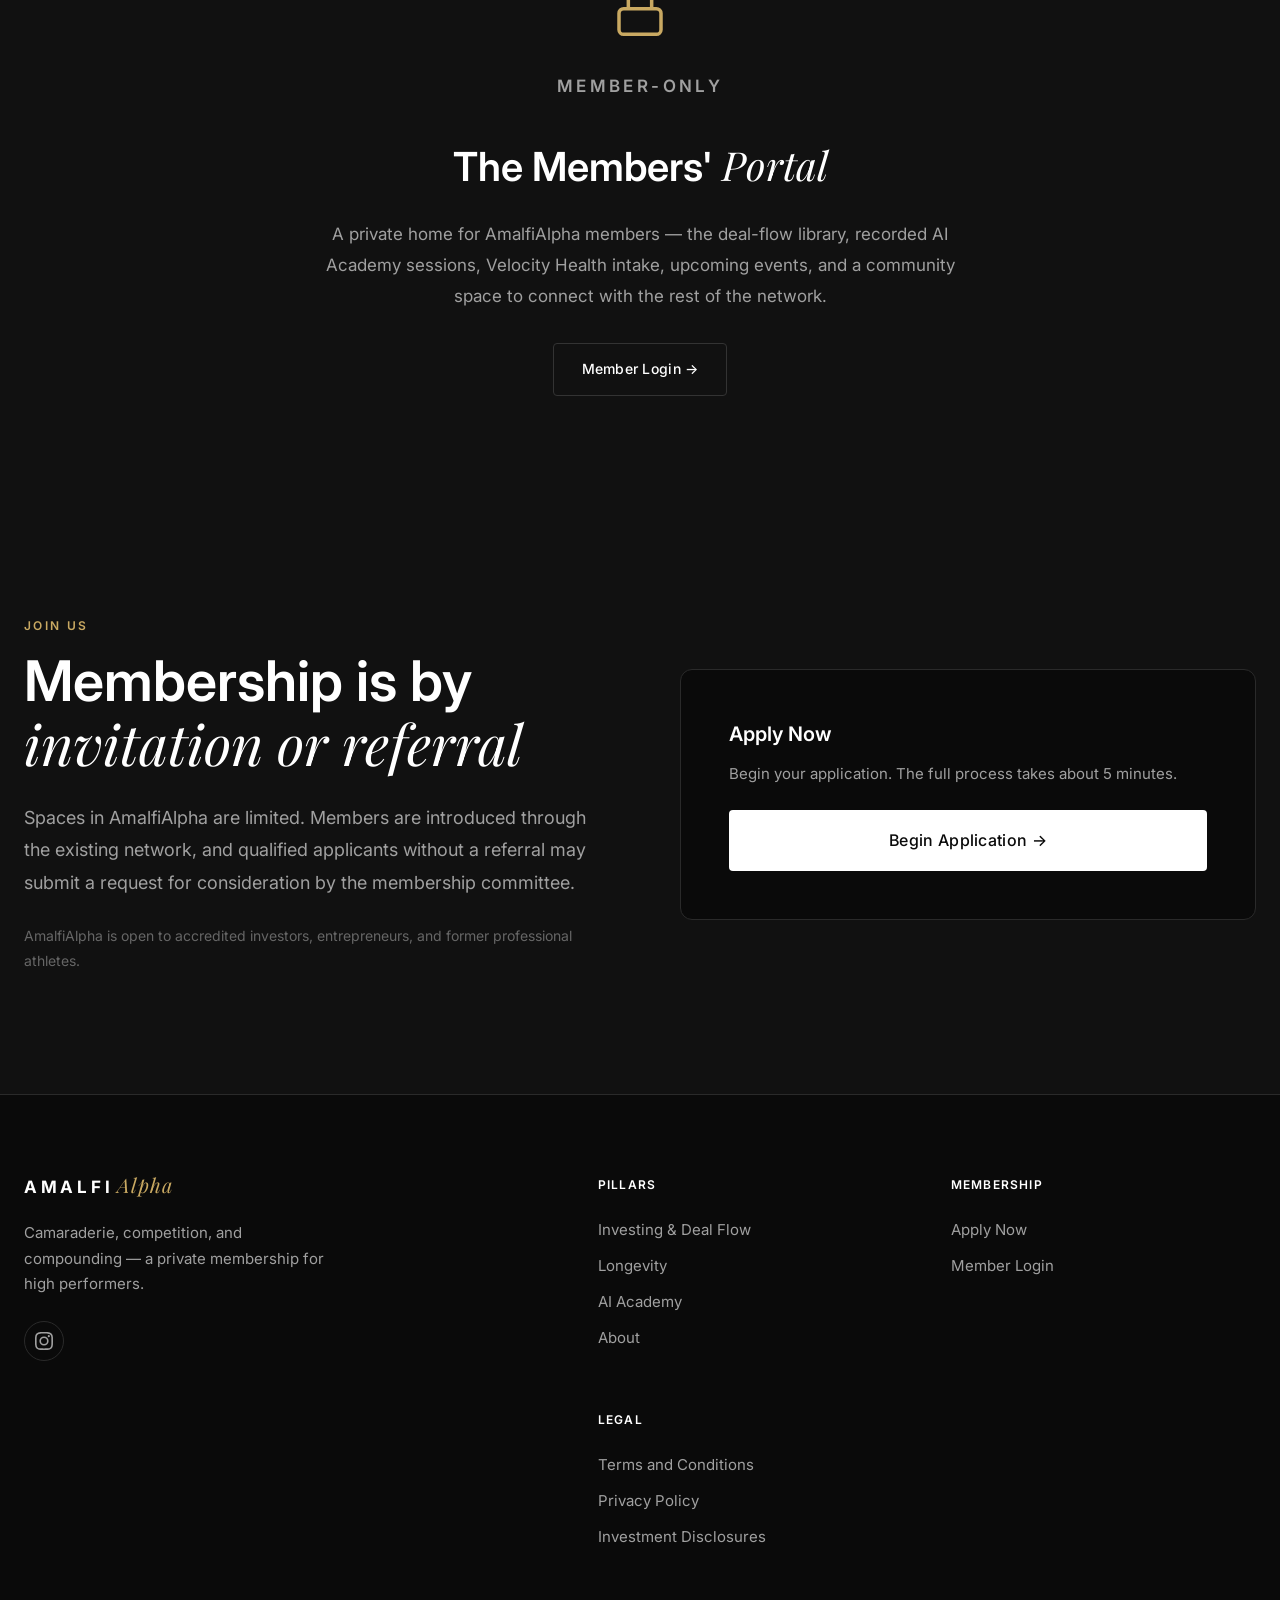
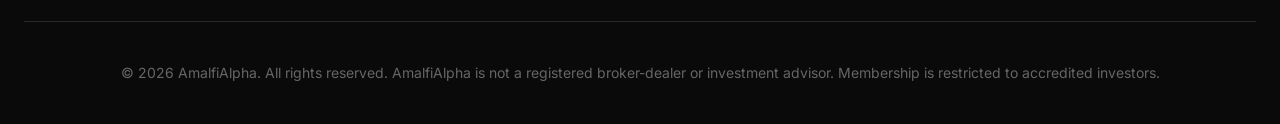
==== commit e97671c6: "Fix testimonial slider layout, dots and keyboard access Co-Authored-By: Peter Jennings <Peter.Jennin" ====
--- a/index.html
+++ b/index.html
@@ -24,7 +24,7 @@
                 <a href="ai-academy.html">AI Academy</a>
                 <a href="#" class="nav-cta">Member Login →</a>
             </div>
-            <button class="mobile-menu-btn" aria-label="Menu" aria-expanded="false">
+            <button class="mobile-menu-btn" aria-label="Menu">
                 <span></span>
                 <span></span>
                 <span></span>
@@ -218,6 +218,7 @@
                 <h2 class="section-title">Hear from our <span class="italic">members</span></h2>
             </div>
             <div class="testimonials-slider">
+                <div class="testimonial-viewport">
                 <div class="testimonial-track">
                     <div class="testimonial-card">
                         <div class="testimonial-content">
@@ -276,16 +277,12 @@
                         </div>
                     </div>
                 </div>
+                </div>
                 <div class="slider-controls">
                     <button class="slider-btn prev" aria-label="Previous">
                         <svg viewBox="0 0 24 24" fill="none" stroke="currentColor" stroke-width="2"><path d="M15 18l-6-6 6-6"/></svg>
                     </button>
-                    <div class="slider-dots">
-                        <button type="button" class="dot active" aria-label="Go to slide 1"></button>
-                        <button type="button" class="dot" aria-label="Go to slide 2"></button>
-                        <button type="button" class="dot" aria-label="Go to slide 3"></button>
-                        <button type="button" class="dot" aria-label="Go to slide 4"></button>
-                    </div>
+                    <div class="slider-dots" role="group" aria-label="Testimonial pages"></div>
                     <button class="slider-btn next" aria-label="Next">
                         <svg viewBox="0 0 24 24" fill="none" stroke="currentColor" stroke-width="2"><path d="M9 18l6-6-6-6"/></svg>
                     </button>
--- a/styles.css
+++ b/styles.css
@@ -447,6 +447,9 @@
 .testimonials-slider {
     margin-top: 60px;
     position: relative;
+}
+
+.testimonial-viewport {
     overflow: hidden;
 }
 
@@ -457,11 +460,13 @@
 }
 
 .testimonial-card {
-    flex: 0 0 calc(33.333% - 16px);
+    flex: 0 0 calc((100% - 48px) / 3);
+    min-width: 0;
     background: var(--color-bg-card);
     border: 1px solid var(--color-border);
     border-radius: 8px;
     padding: 40px;
+    flex-shrink: 0;
 }
 
 .testimonial-content {
@@ -552,8 +557,9 @@
     cursor: pointer;
 }
 
-.dot[hidden] {
-    display: none;
+.dot:focus-visible {
+    outline: 2px solid var(--color-accent);
+    outline-offset: 3px;
 }
 
 .dot.active {
@@ -944,7 +950,7 @@
     }
 
     .testimonial-card {
-        flex-basis: calc(50% - 12px);
+        flex-basis: calc((100% - 24px) / 2);
     }
 
     .experiences-grid {
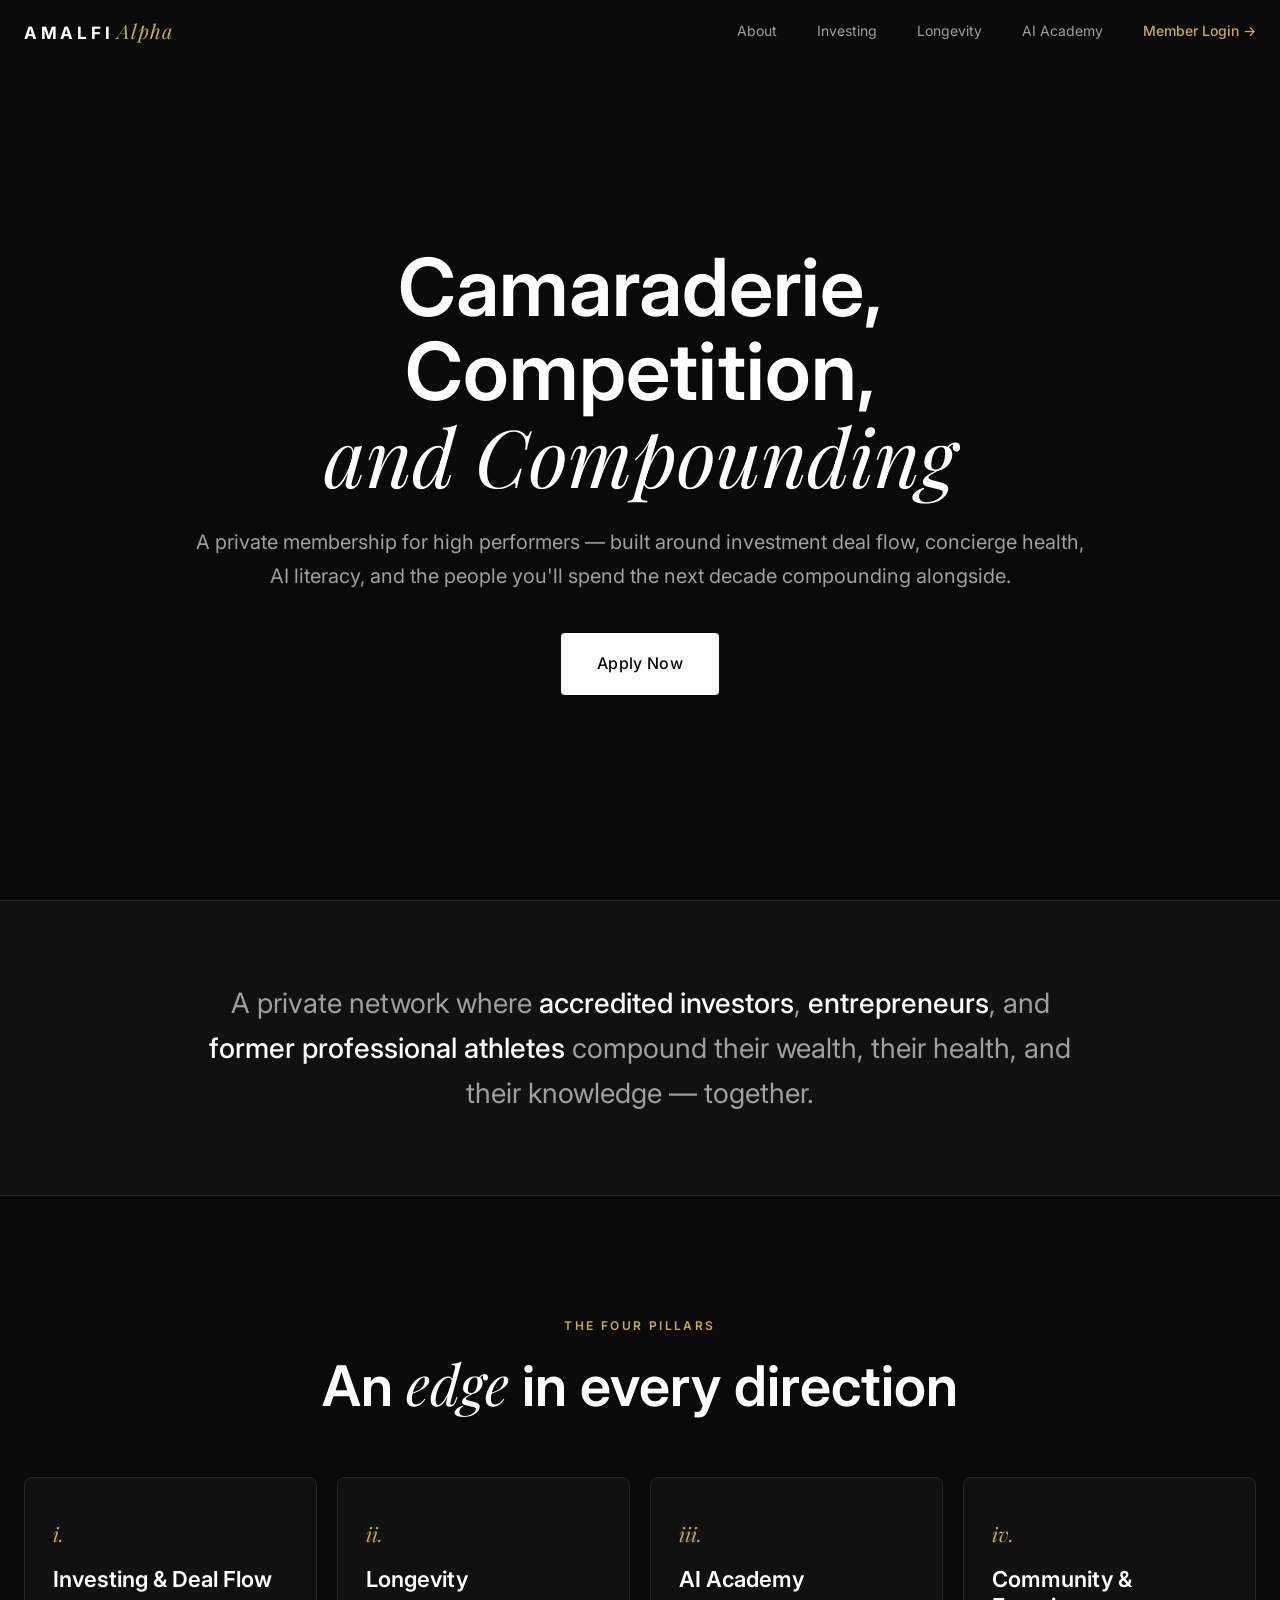
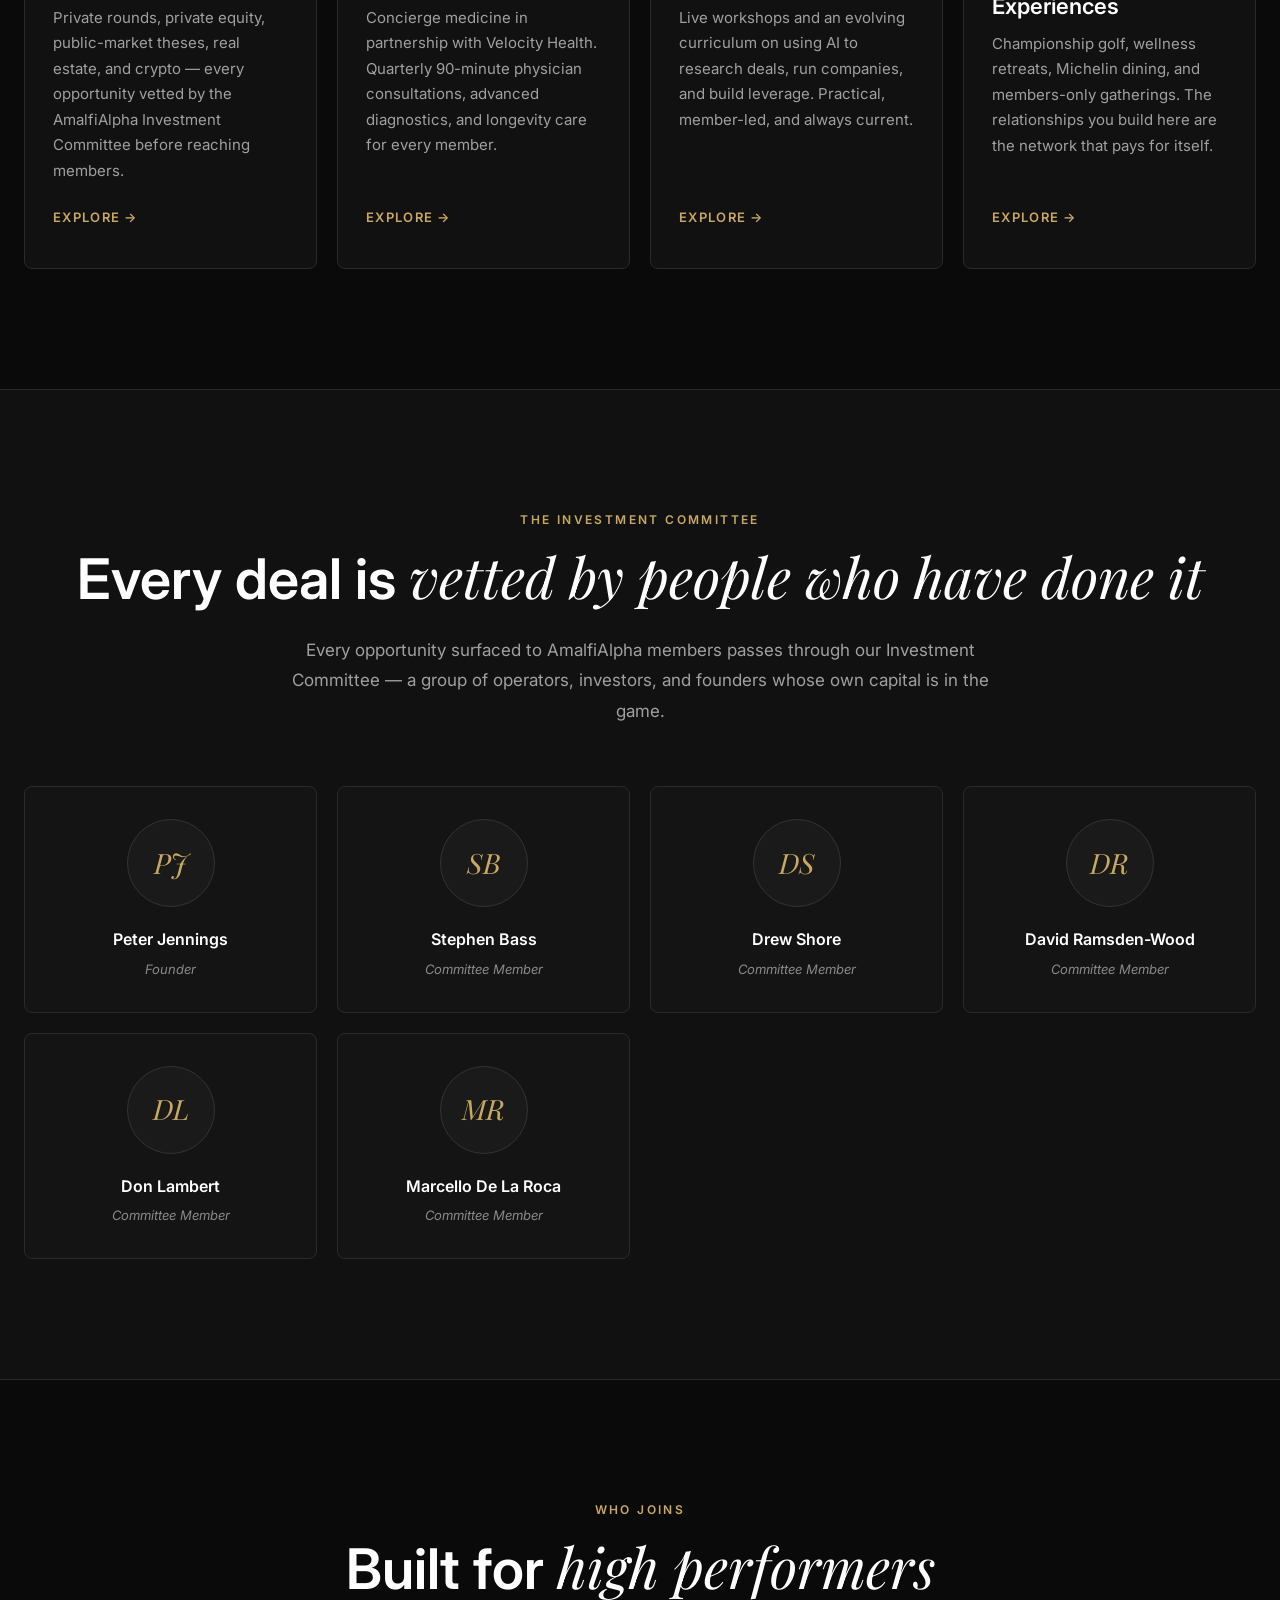
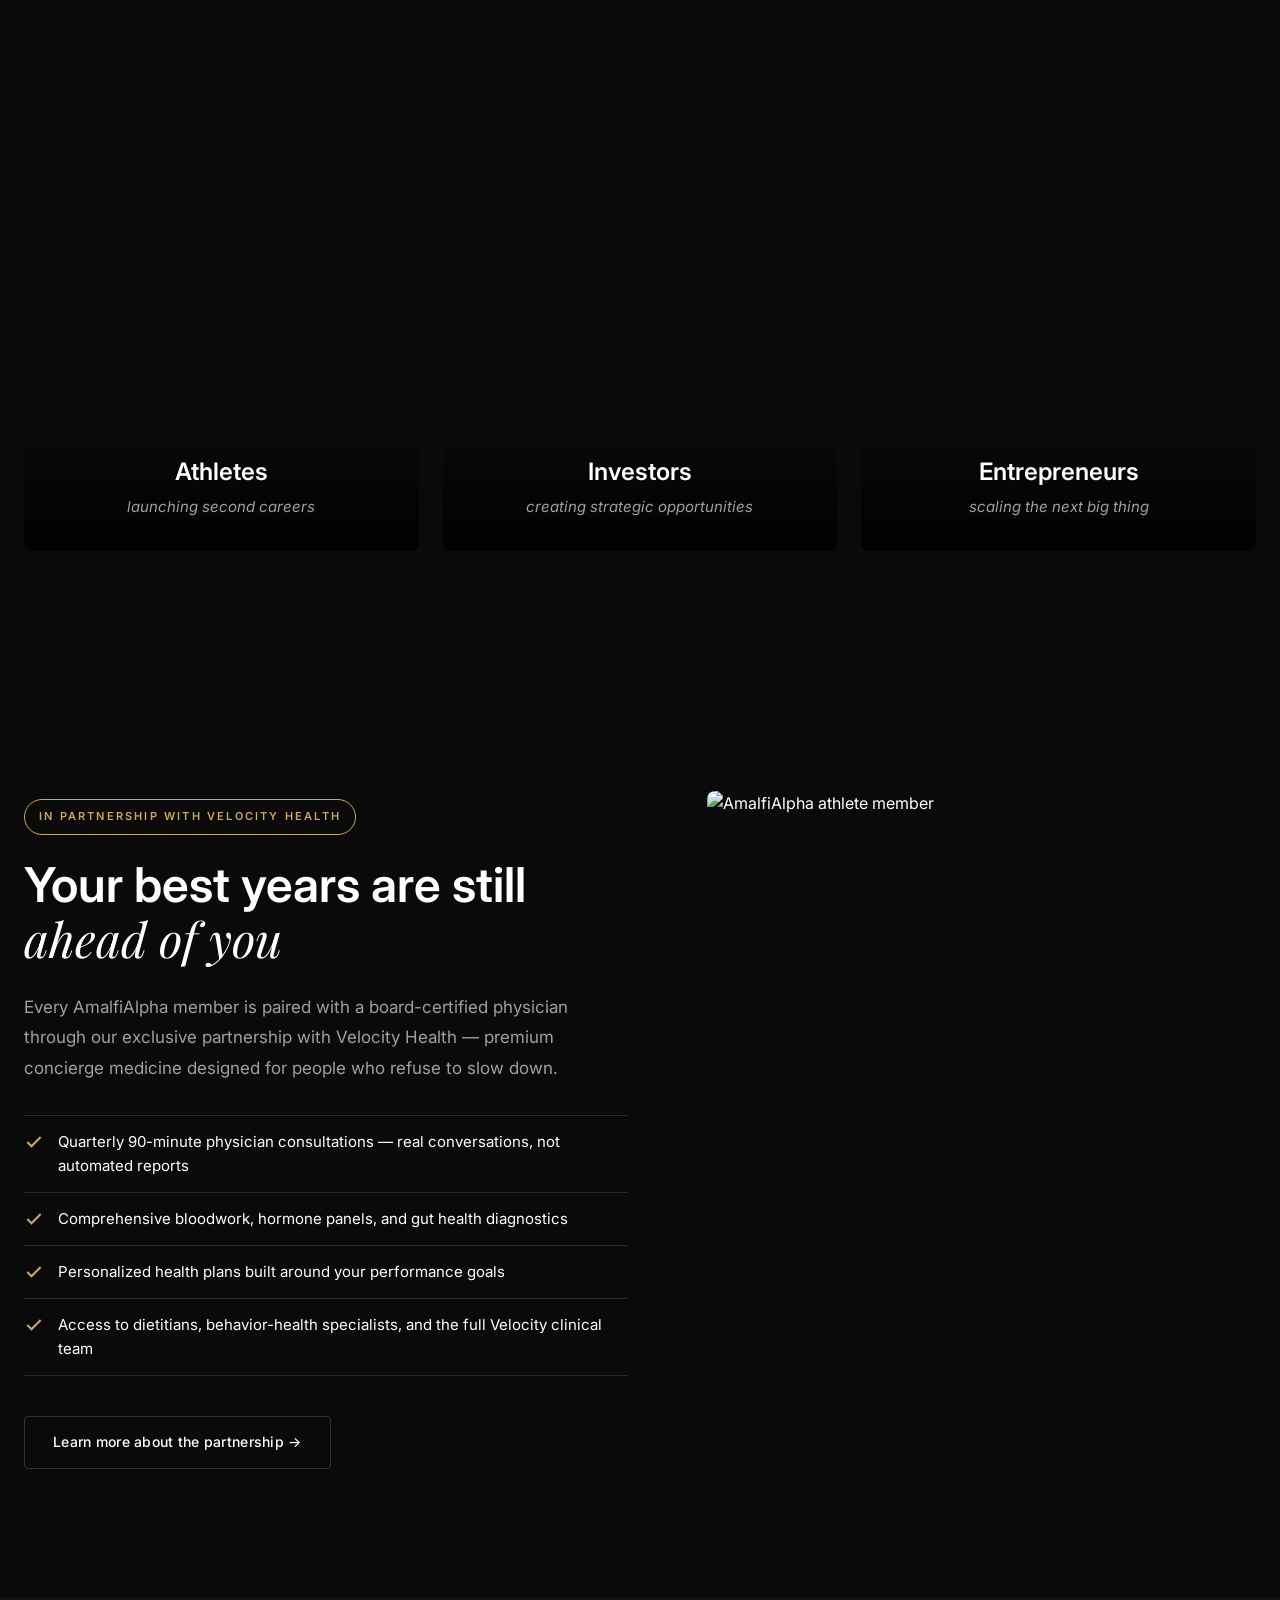
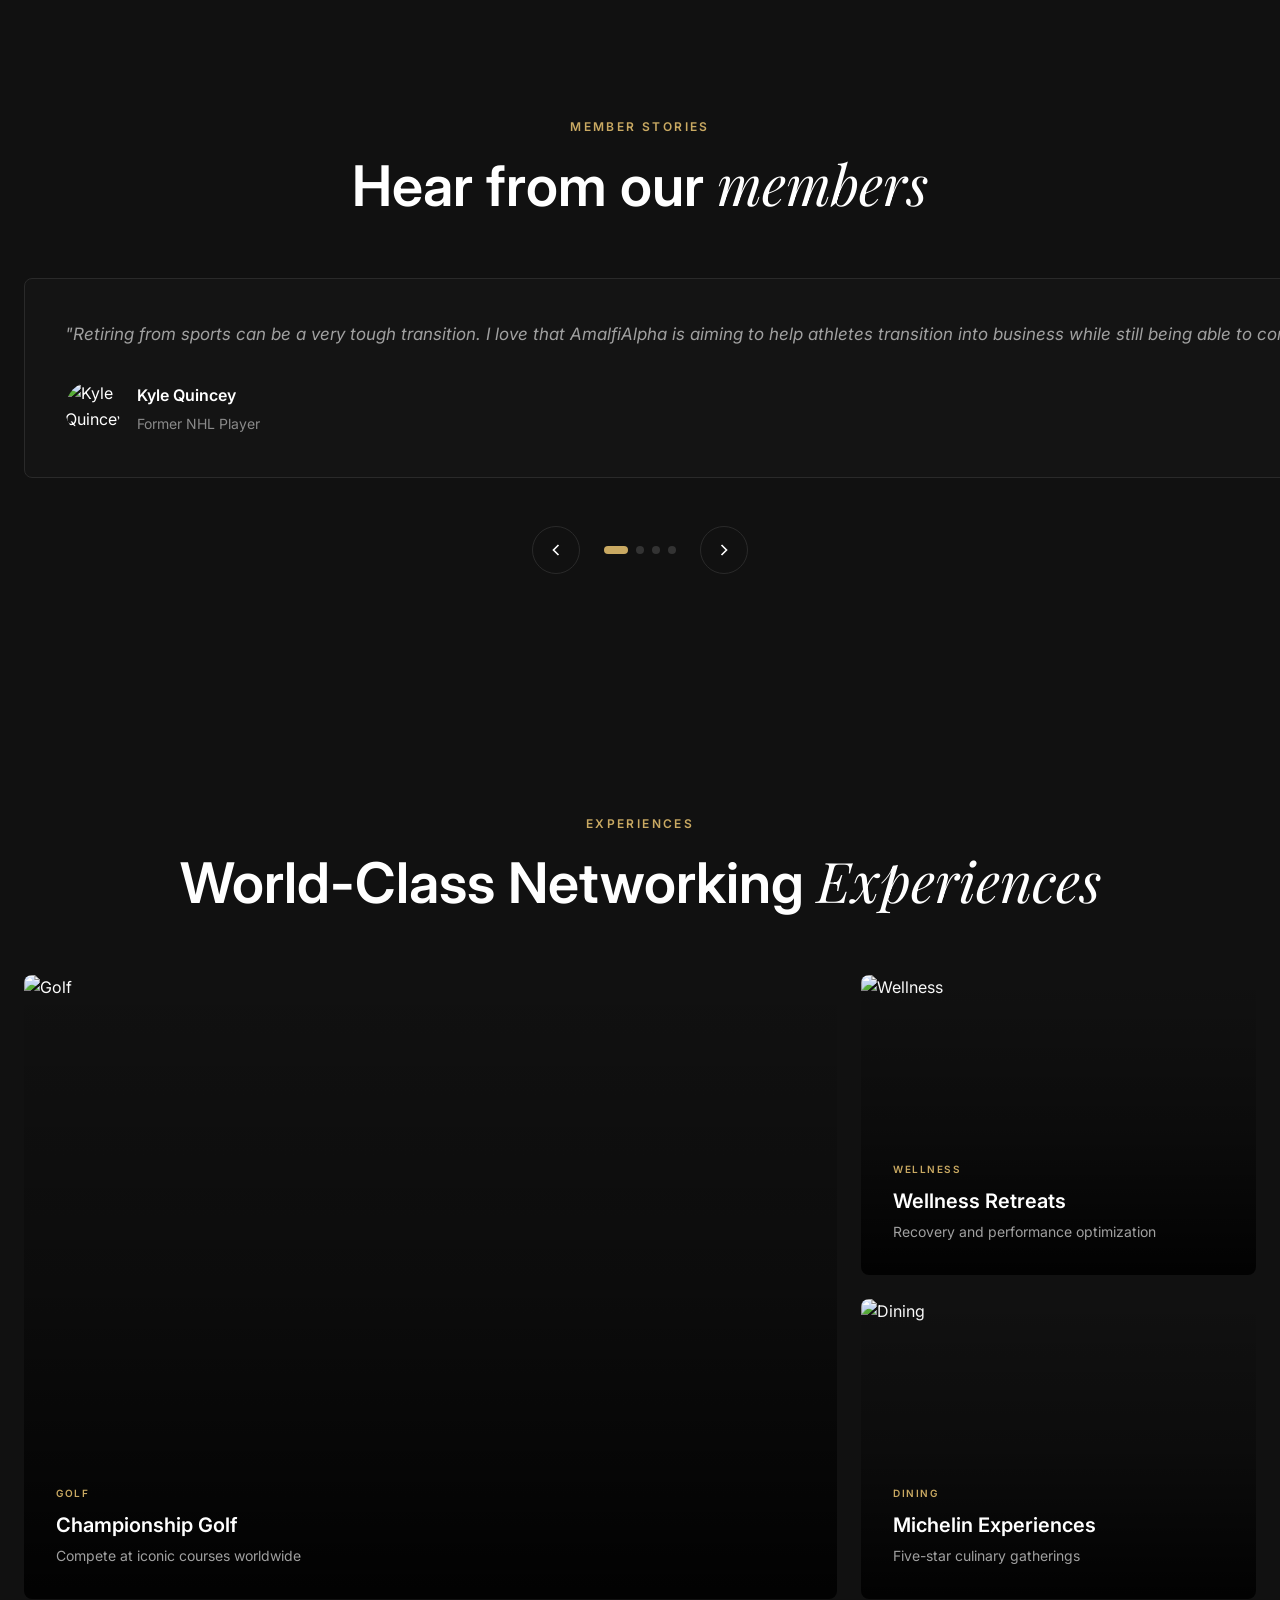
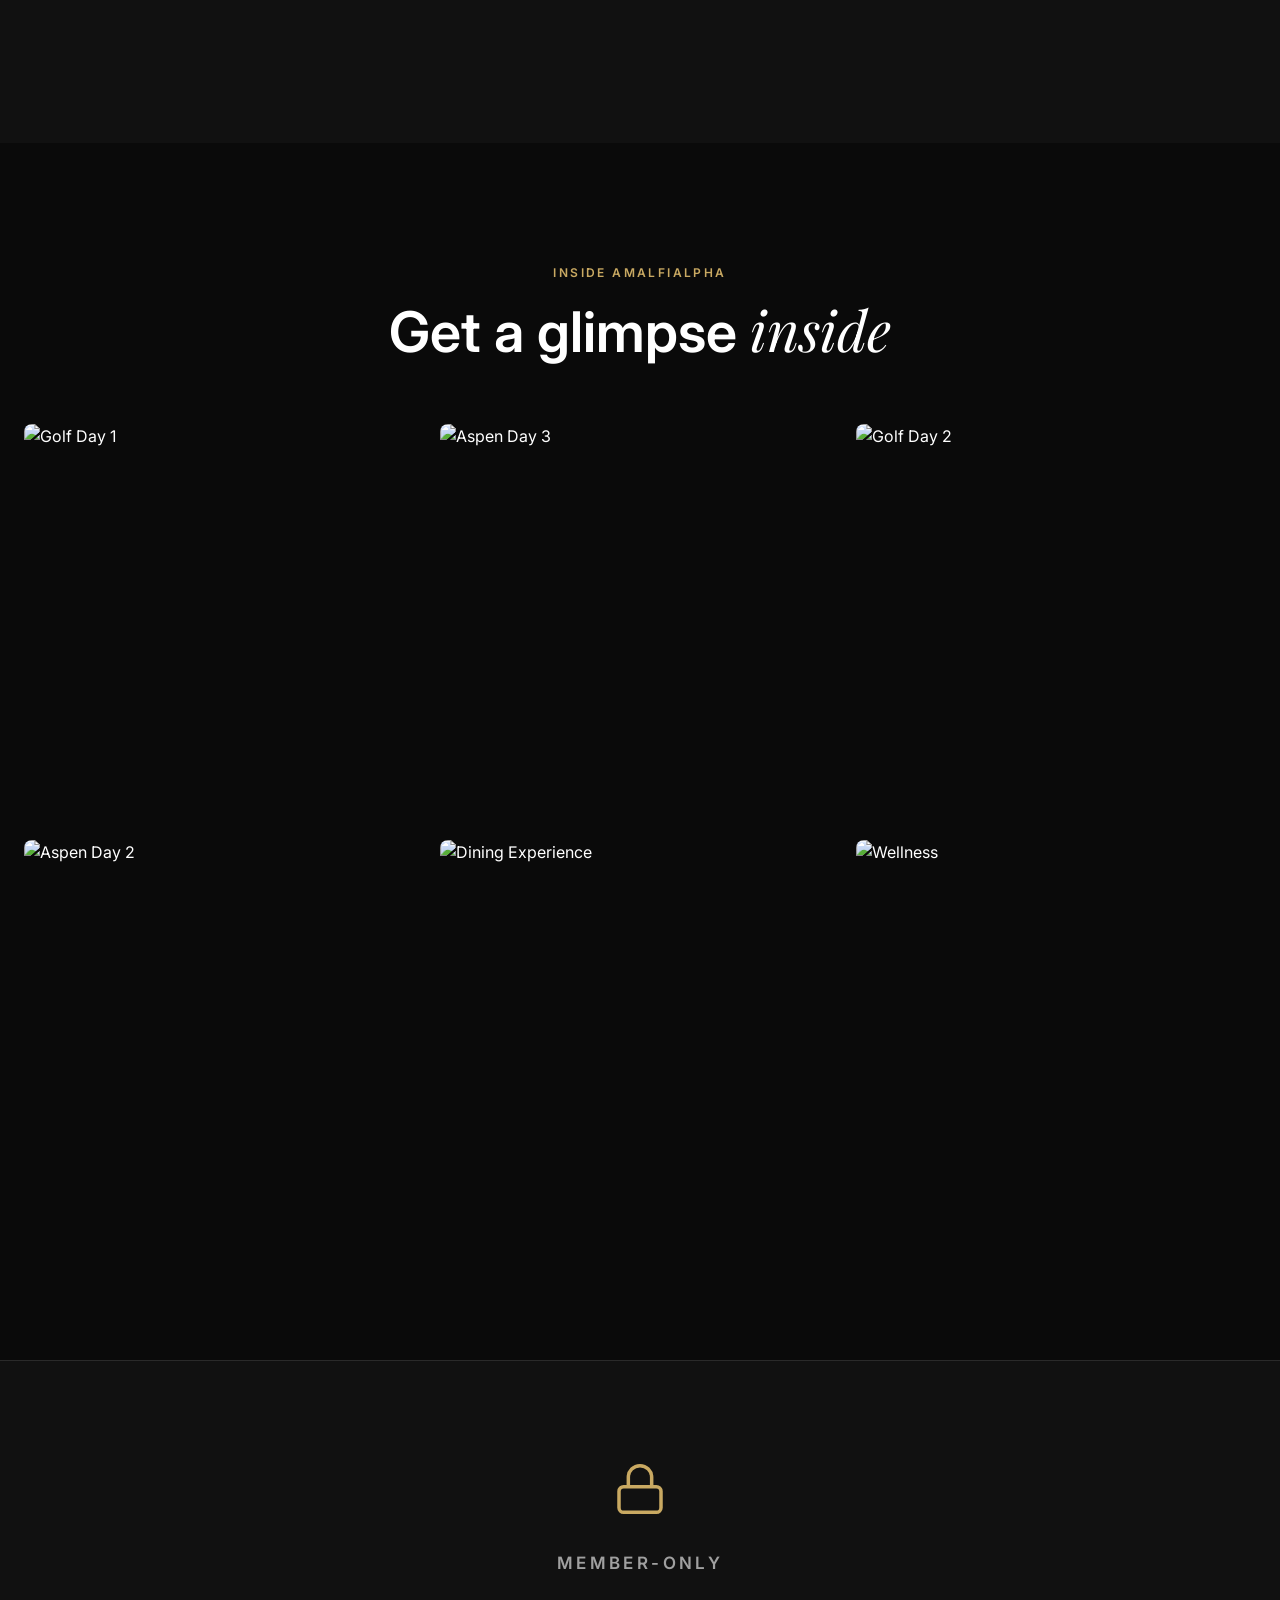
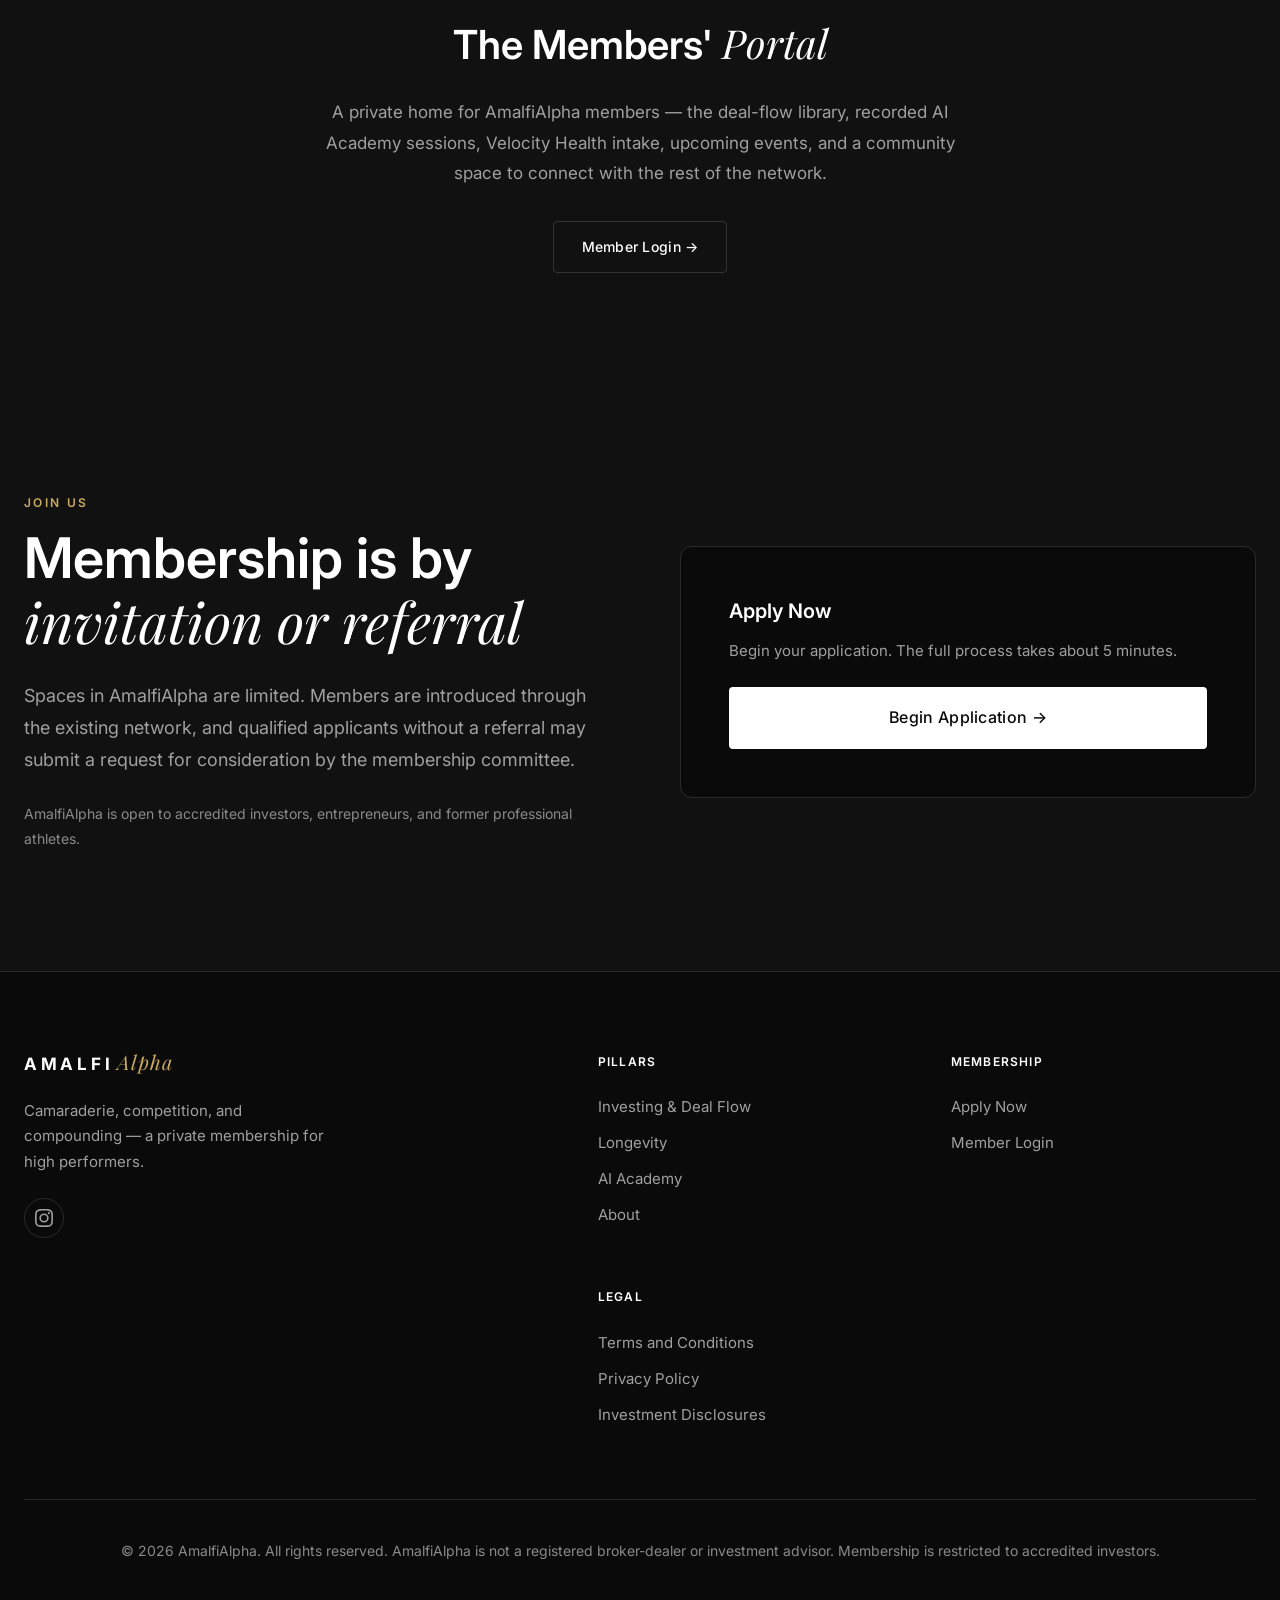
==== commit 7bda81eb: "Improve performance SEO and accessibility Co-Authored-By: Peter Jennings <Peter.Jennings88@gmail.com" ====
--- a/index.html
+++ b/index.html
@@ -5,12 +5,19 @@
     <meta name="viewport" content="width=device-width, initial-scale=1.0">
     <title>AmalfiAlpha | Camaraderie, Competition, and Compounding</title>
     <meta name="description" content="A private membership for accredited investors, entrepreneurs, and former athletes — built around investment deal flow, concierge health, AI literacy, and community.">
+    <meta property="og:type" content="website">
+    <meta property="og:site_name" content="AmalfiAlpha">
+    <meta property="og:title" content="AmalfiAlpha | Camaraderie, Competition, and Compounding">
+    <meta property="og:description" content="A private membership for accredited investors, entrepreneurs, and former athletes — built around investment deal flow, concierge health, AI literacy, and community.">
+    <meta property="og:image" content="https://images.squarespace-cdn.com/content/v1/6695d90737f2c533afa46845/c889e86d-ab4b-4e2a-b497-337f56d717b7/Amalfi-Golf-private-founder-ceo-former-athlete-luxury-network+%281%29.jpg?format=1500w">
+    <link rel="icon" type="image/svg+xml" href="favicon.svg">
     <link rel="stylesheet" href="styles.css">
     <link rel="preconnect" href="https://fonts.googleapis.com">
     <link rel="preconnect" href="https://fonts.gstatic.com" crossorigin>
     <link href="https://fonts.googleapis.com/css2?family=Inter:wght@300;400;500;600;700&family=Playfair+Display:wght@400;500;600;700&display=swap" rel="stylesheet">
 </head>
 <body>
+    <a href="#main-content" class="skip-link">Skip to content</a>
     <!-- Navigation -->
     <header class="header">
         <nav class="nav">
@@ -24,7 +31,7 @@
                 <a href="ai-academy.html">AI Academy</a>
                 <a href="#" class="nav-cta">Member Login →</a>
             </div>
-            <button class="mobile-menu-btn" aria-label="Menu">
+            <button class="mobile-menu-btn" aria-label="Menu" aria-expanded="false" aria-controls="mobile-menu">
                 <span></span>
                 <span></span>
                 <span></span>
@@ -33,7 +40,7 @@
     </header>
 
     <!-- Mobile Menu -->
-    <div class="mobile-menu">
+    <div class="mobile-menu" id="mobile-menu">
         <a href="about.html">About</a>
         <a href="investing.html">Investing</a>
         <a href="health.html">Longevity</a>
@@ -42,6 +49,7 @@
         <a href="apply.html" class="btn btn-primary">Apply Now</a>
     </div>
 
+    <main id="main-content">
     <!-- Hero -->
     <section class="hero">
         <div class="hero-content">
@@ -204,7 +212,7 @@
                     <a href="health.html" class="btn btn-secondary">Learn more about the partnership →</a>
                 </div>
                 <div class="velocity-image">
-                    <img src="https://images.squarespace-cdn.com/content/v1/6695d90737f2c533afa46845/c889e86d-ab4b-4e2a-b497-337f56d717b7/Amalfi-Golf-private-founder-ceo-former-athlete-luxury-network+%281%29.jpg" alt="AmalfiAlpha athlete member">
+                    <img src="https://images.squarespace-cdn.com/content/v1/6695d90737f2c533afa46845/c889e86d-ab4b-4e2a-b497-337f56d717b7/Amalfi-Golf-private-founder-ceo-former-athlete-luxury-network+%281%29.jpg?format=1500w" alt="AmalfiAlpha athlete member" loading="lazy">
                 </div>
             </div>
         </div>
@@ -218,7 +226,6 @@
                 <h2 class="section-title">Hear from our <span class="italic">members</span></h2>
             </div>
             <div class="testimonials-slider">
-                <div class="testimonial-viewport">
                 <div class="testimonial-track">
                     <div class="testimonial-card">
                         <div class="testimonial-content">
@@ -226,7 +233,7 @@
                         </div>
                         <div class="testimonial-author">
                             <div class="author-avatar">
-                                <img src="https://images.squarespace-cdn.com/content/v1/6695d90737f2c533afa46845/a792f711-172f-4143-af08-2d50b8c70754/Untitled+%286%29.jpg" alt="Kyle Quincey">
+                                <img src="https://images.squarespace-cdn.com/content/v1/6695d90737f2c533afa46845/a792f711-172f-4143-af08-2d50b8c70754/Untitled+%286%29.jpg?format=300w" alt="Kyle Quincey" width="56" height="56" loading="lazy">
                             </div>
                             <div class="author-info">
                                 <h4>Kyle Quincey</h4>
@@ -240,7 +247,7 @@
                         </div>
                         <div class="testimonial-author">
                             <div class="author-avatar">
-                                <img src="https://images.squarespace-cdn.com/content/v1/6695d90737f2c533afa46845/f6b84a4d-238a-49b5-b690-8b6c3b8f6f55/Untitled+%284%29.jpeg" alt="Eric Hinman">
+                                <img src="https://images.squarespace-cdn.com/content/v1/6695d90737f2c533afa46845/f6b84a4d-238a-49b5-b690-8b6c3b8f6f55/Untitled+%284%29.jpeg?format=300w" alt="Eric Hinman" width="56" height="56" loading="lazy">
                             </div>
                             <div class="author-info">
                                 <h4>Eric Hinman</h4>
@@ -254,7 +261,7 @@
                         </div>
                         <div class="testimonial-author">
                             <div class="author-avatar">
-                                <img src="https://images.squarespace-cdn.com/content/v1/6695d90737f2c533afa46845/54ead731-f417-4cee-9b8d-24da5bffadc8/Untitled+%287%29.png" alt="T.J. Ward">
+                                <img src="https://images.squarespace-cdn.com/content/v1/6695d90737f2c533afa46845/54ead731-f417-4cee-9b8d-24da5bffadc8/Untitled+%287%29.png?format=300w" alt="T.J. Ward" width="56" height="56" loading="lazy">
                             </div>
                             <div class="author-info">
                                 <h4>T.J. Ward</h4>
@@ -268,7 +275,7 @@
                         </div>
                         <div class="testimonial-author">
                             <div class="author-avatar">
-                                <img src="https://images.squarespace-cdn.com/content/v1/6695d90737f2c533afa46845/31b3e1fd-7566-4ed4-aa8b-446240f83dd8/Untitled+%2812%29.png" alt="Adam Levitan">
+                                <img src="https://images.squarespace-cdn.com/content/v1/6695d90737f2c533afa46845/31b3e1fd-7566-4ed4-aa8b-446240f83dd8/Untitled+%2812%29.png?format=300w" alt="Adam Levitan" width="56" height="56" loading="lazy">
                             </div>
                             <div class="author-info">
                                 <h4>Adam Levitan</h4>
@@ -276,13 +283,17 @@
                             </div>
                         </div>
                     </div>
-                </div>
                 </div>
                 <div class="slider-controls">
                     <button class="slider-btn prev" aria-label="Previous">
                         <svg viewBox="0 0 24 24" fill="none" stroke="currentColor" stroke-width="2"><path d="M15 18l-6-6 6-6"/></svg>
                     </button>
-                    <div class="slider-dots" role="group" aria-label="Testimonial pages"></div>
+                    <div class="slider-dots">
+                        <span class="dot active"></span>
+                        <span class="dot"></span>
+                        <span class="dot"></span>
+                        <span class="dot"></span>
+                    </div>
                     <button class="slider-btn next" aria-label="Next">
                         <svg viewBox="0 0 24 24" fill="none" stroke="currentColor" stroke-width="2"><path d="M9 18l6-6-6-6"/></svg>
                     </button>
@@ -300,7 +311,7 @@
             </div>
             <div class="experiences-grid">
                 <div class="experience-card large">
-                    <img src="https://images.squarespace-cdn.com/content/v1/6695d90737f2c533afa46845/c889e86d-ab4b-4e2a-b497-337f56d717b7/Amalfi-Golf-private-founder-ceo-former-athlete-luxury-network+%281%29.jpg" alt="Golf">
+                    <img src="https://images.squarespace-cdn.com/content/v1/6695d90737f2c533afa46845/c889e86d-ab4b-4e2a-b497-337f56d717b7/Amalfi-Golf-private-founder-ceo-former-athlete-luxury-network+%281%29.jpg?format=1500w" alt="Golf" loading="lazy">
                     <div class="experience-overlay">
                         <span class="experience-tag">Golf</span>
                         <h3>Championship Golf</h3>
@@ -308,7 +319,7 @@
                     </div>
                 </div>
                 <div class="experience-card">
-                    <img src="https://images.squarespace-cdn.com/content/v1/6695d90737f2c533afa46845/525cb4f4-4b1b-4081-9f5f-6a90283ea742/The-Spat-at-The-Global-Ambassador-Portecochere-Healthy-Living-Travel.jpg" alt="Wellness">
+                    <img src="https://images.squarespace-cdn.com/content/v1/6695d90737f2c533afa46845/525cb4f4-4b1b-4081-9f5f-6a90283ea742/The-Spat-at-The-Global-Ambassador-Portecochere-Healthy-Living-Travel.jpg?format=1500w" alt="Wellness" loading="lazy">
                     <div class="experience-overlay">
                         <span class="experience-tag">Wellness</span>
                         <h3>Wellness Retreats</h3>
@@ -316,7 +327,7 @@
                     </div>
                 </div>
                 <div class="experience-card">
-                    <img src="https://images.squarespace-cdn.com/content/v1/6695d90737f2c533afa46845/452ade04-51ee-4816-b40e-627482b957d9/Amalfi_Dining_Leadership_Development_Experience_Catch_Restaurant.png" alt="Dining">
+                    <img src="https://images.squarespace-cdn.com/content/v1/6695d90737f2c533afa46845/452ade04-51ee-4816-b40e-627482b957d9/Amalfi_Dining_Leadership_Development_Experience_Catch_Restaurant.png?format=1500w" alt="Dining" loading="lazy">
                     <div class="experience-overlay">
                         <span class="experience-tag">Dining</span>
                         <h3>Michelin Experiences</h3>
@@ -324,7 +335,7 @@
                     </div>
                 </div>
                 <div class="experience-card">
-                    <img src="https://images.squarespace-cdn.com/content/v1/6695d90737f2c533afa46845/217bf971-f38d-4731-9371-74a3d3c623a7/AmalfiAspen2024Day2-51.jpg" alt="Aspen">
+                    <img src="https://images.squarespace-cdn.com/content/v1/6695d90737f2c533afa46845/217bf971-f38d-4731-9371-74a3d3c623a7/AmalfiAspen2024Day2-51.jpg?format=1500w" alt="Aspen" loading="lazy">
                     <div class="experience-overlay">
                         <span class="experience-tag">Events</span>
                         <h3>Exclusive Gatherings</h3>
@@ -332,7 +343,7 @@
                     </div>
                 </div>
                 <div class="experience-card">
-                    <img src="https://images.squarespace-cdn.com/content/v1/6695d90737f2c533afa46845/f48ce220-f368-4db8-8110-0c46b1a523a7/King-Kool-001+%281%29.jpg" alt="Networking">
+                    <img src="https://images.squarespace-cdn.com/content/v1/6695d90737f2c533afa46845/f48ce220-f368-4db8-8110-0c46b1a523a7/King-Kool-001+%281%29.jpg?format=1500w" alt="Networking" loading="lazy">
                     <div class="experience-overlay">
                         <span class="experience-tag">Networking</span>
                         <h3>Social Events</h3>
@@ -352,22 +363,22 @@
             </div>
             <div class="glimpse-gallery">
                 <div class="gallery-item">
-                    <img src="https://images.squarespace-cdn.com/content/v1/6695d90737f2c533afa46845/455c41f2-e84e-42b3-bba4-0e150a9016d3/Amalfi_Golf_Day_1_LowRes-174.jpg" alt="Golf Day 1">
-                </div>
-                <div class="gallery-item">
-                    <img src="https://images.squarespace-cdn.com/content/v1/6695d90737f2c533afa46845/e12decd0-c3aa-43f6-969f-42dda2d96174/AmalfiAspen2024Day3-116.jpg" alt="Aspen Day 3">
-                </div>
-                <div class="gallery-item">
-                    <img src="https://images.squarespace-cdn.com/content/v1/6695d90737f2c533afa46845/e360eb15-34ca-4f9f-b811-dc9df6491821/Amalfi_Golf_Day_2_LowRes-93.jpg" alt="Golf Day 2">
-                </div>
-                <div class="gallery-item">
-                    <img src="https://images.squarespace-cdn.com/content/v1/6695d90737f2c533afa46845/217bf971-f38d-4731-9371-74a3d3c623a7/AmalfiAspen2024Day2-51.jpg" alt="Aspen Day 2">
-                </div>
-                <div class="gallery-item">
-                    <img src="https://images.squarespace-cdn.com/content/v1/6695d90737f2c533afa46845/452ade04-51ee-4816-b40e-627482b957d9/Amalfi_Dining_Leadership_Development_Experience_Catch_Restaurant.png" alt="Dining Experience">
-                </div>
-                <div class="gallery-item">
-                    <img src="https://images.squarespace-cdn.com/content/v1/6695d90737f2c533afa46845/525cb4f4-4b1b-4081-9f5f-6a90283ea742/The-Spat-at-The-Global-Ambassador-Portecochere-Healthy-Living-Travel.jpg" alt="Wellness">
+                    <img src="https://images.squarespace-cdn.com/content/v1/6695d90737f2c533afa46845/455c41f2-e84e-42b3-bba4-0e150a9016d3/Amalfi_Golf_Day_1_LowRes-174.jpg?format=1500w" alt="Golf Day 1" loading="lazy">
+                </div>
+                <div class="gallery-item">
+                    <img src="https://images.squarespace-cdn.com/content/v1/6695d90737f2c533afa46845/e12decd0-c3aa-43f6-969f-42dda2d96174/AmalfiAspen2024Day3-116.jpg?format=1500w" alt="Aspen Day 3" loading="lazy">
+                </div>
+                <div class="gallery-item">
+                    <img src="https://images.squarespace-cdn.com/content/v1/6695d90737f2c533afa46845/e360eb15-34ca-4f9f-b811-dc9df6491821/Amalfi_Golf_Day_2_LowRes-93.jpg?format=1500w" alt="Golf Day 2" loading="lazy">
+                </div>
+                <div class="gallery-item">
+                    <img src="https://images.squarespace-cdn.com/content/v1/6695d90737f2c533afa46845/217bf971-f38d-4731-9371-74a3d3c623a7/AmalfiAspen2024Day2-51.jpg?format=1500w" alt="Aspen Day 2" loading="lazy">
+                </div>
+                <div class="gallery-item">
+                    <img src="https://images.squarespace-cdn.com/content/v1/6695d90737f2c533afa46845/452ade04-51ee-4816-b40e-627482b957d9/Amalfi_Dining_Leadership_Development_Experience_Catch_Restaurant.png?format=1500w" alt="Dining Experience" loading="lazy">
+                </div>
+                <div class="gallery-item">
+                    <img src="https://images.squarespace-cdn.com/content/v1/6695d90737f2c533afa46845/525cb4f4-4b1b-4081-9f5f-6a90283ea742/The-Spat-at-The-Global-Ambassador-Portecochere-Healthy-Living-Travel.jpg?format=1500w" alt="Wellness" loading="lazy">
                 </div>
             </div>
         </div>
@@ -405,6 +416,8 @@
             </div>
         </div>
     </section>
+
+    </main>
 
     <!-- Footer -->
     <footer class="footer">
--- a/styles.css
+++ b/styles.css
@@ -11,7 +11,7 @@
     --color-bg-card: #141414;
     --color-text: #ffffff;
     --color-text-secondary: #a0a0a0;
-    --color-text-muted: #666666;
+    --color-text-muted: #8a8a8a;
     --color-accent: #c9a962;
     --color-accent-light: #d4b978;
     --color-border: #2a2a2a;
@@ -26,6 +26,22 @@
 
     --container-width: 1280px;
     --section-padding: 120px;
+}
+
+.skip-link {
+    position: absolute;
+    top: -100px;
+    left: 16px;
+    z-index: 2000;
+    padding: 12px 20px;
+    background: var(--color-accent);
+    color: #0a0a0a;
+    font-weight: 600;
+    border-radius: 4px;
+    transition: top var(--transition-fast);
+}
+.skip-link:focus {
+    top: 16px;
 }
 
 /* Reset & Base */
@@ -288,7 +304,7 @@
     z-index: -1;
     background:
         linear-gradient(to bottom, rgba(10, 10, 10, 0.6) 0%, rgba(10, 10, 10, 0.4) 50%, rgba(10, 10, 10, 0.7) 100%),
-        url('https://images.squarespace-cdn.com/content/v1/6695d90737f2c533afa46845/4904673a-b2bc-4488-8820-f0f40d6108ff/Amalfi-private-luxury-network-founder-ceo-former-athletes+%281%29.jpg');
+        url('https://images.squarespace-cdn.com/content/v1/6695d90737f2c533afa46845/4904673a-b2bc-4488-8820-f0f40d6108ff/Amalfi-private-luxury-network-founder-ceo-former-athletes+%281%29.jpg?format=2500w');
     background-size: cover;
     background-position: center;
 }
@@ -397,15 +413,15 @@
 }
 
 .type-image.athlete {
-    background-image: url('https://images.squarespace-cdn.com/content/v1/6695d90737f2c533afa46845/c889e86d-ab4b-4e2a-b497-337f56d717b7/Amalfi-Golf-private-founder-ceo-former-athlete-luxury-network+%281%29.jpg');
+    background-image: url('https://images.squarespace-cdn.com/content/v1/6695d90737f2c533afa46845/c889e86d-ab4b-4e2a-b497-337f56d717b7/Amalfi-Golf-private-founder-ceo-former-athlete-luxury-network+%281%29.jpg?format=1500w');
 }
 
 .type-image.investor {
-    background-image: url('https://images.squarespace-cdn.com/content/v1/6695d90737f2c533afa46845/a6350758-362d-4dd6-b7b1-6872cc72dab1/IMGL1883.jpg');
+    background-image: url('https://images.squarespace-cdn.com/content/v1/6695d90737f2c533afa46845/a6350758-362d-4dd6-b7b1-6872cc72dab1/IMGL1883.jpg?format=1500w');
 }
 
 .type-image.entrepreneur {
-    background-image: url('https://images.squarespace-cdn.com/content/v1/6695d90737f2c533afa46845/217bf971-f38d-4731-9371-74a3d3c623a7/AmalfiAspen2024Day2-51.jpg');
+    background-image: url('https://images.squarespace-cdn.com/content/v1/6695d90737f2c533afa46845/217bf971-f38d-4731-9371-74a3d3c623a7/AmalfiAspen2024Day2-51.jpg?format=1500w');
 }
 
 .type-card:hover .type-image {
@@ -449,10 +465,6 @@
     position: relative;
 }
 
-.testimonial-viewport {
-    overflow: hidden;
-}
-
 .testimonial-track {
     display: flex;
     gap: 24px;
@@ -460,8 +472,7 @@
 }
 
 .testimonial-card {
-    flex: 0 0 calc((100% - 48px) / 3);
-    min-width: 0;
+    min-width: calc(33.333% - 16px);
     background: var(--color-bg-card);
     border: 1px solid var(--color-border);
     border-radius: 8px;
@@ -549,17 +560,10 @@
 .dot {
     width: 8px;
     height: 8px;
-    padding: 0;
-    border: none;
     border-radius: 50%;
     background: var(--color-border-light);
     transition: all var(--transition-fast);
     cursor: pointer;
-}
-
-.dot:focus-visible {
-    outline: 2px solid var(--color-accent);
-    outline-offset: 3px;
 }
 
 .dot.active {
@@ -950,7 +954,7 @@
     }
 
     .testimonial-card {
-        flex-basis: calc((100% - 24px) / 2);
+        min-width: calc(50% - 12px);
     }
 
     .experiences-grid {
@@ -1003,7 +1007,7 @@
     }
 
     .testimonial-card {
-        flex-basis: 100%;
+        min-width: 100%;
     }
 
     .experiences-grid {
@@ -1843,3 +1847,13 @@
     }
 }
 
+@media (prefers-reduced-motion: reduce) {
+    html { scroll-behavior: auto; }
+    *, *::before, *::after {
+        animation-duration: 0.01ms !important;
+        animation-iteration-count: 1 !important;
+        transition-duration: 0.01ms !important;
+        scroll-behavior: auto !important;
+    }
+    .fade-in { opacity: 1; transform: none; }
+}
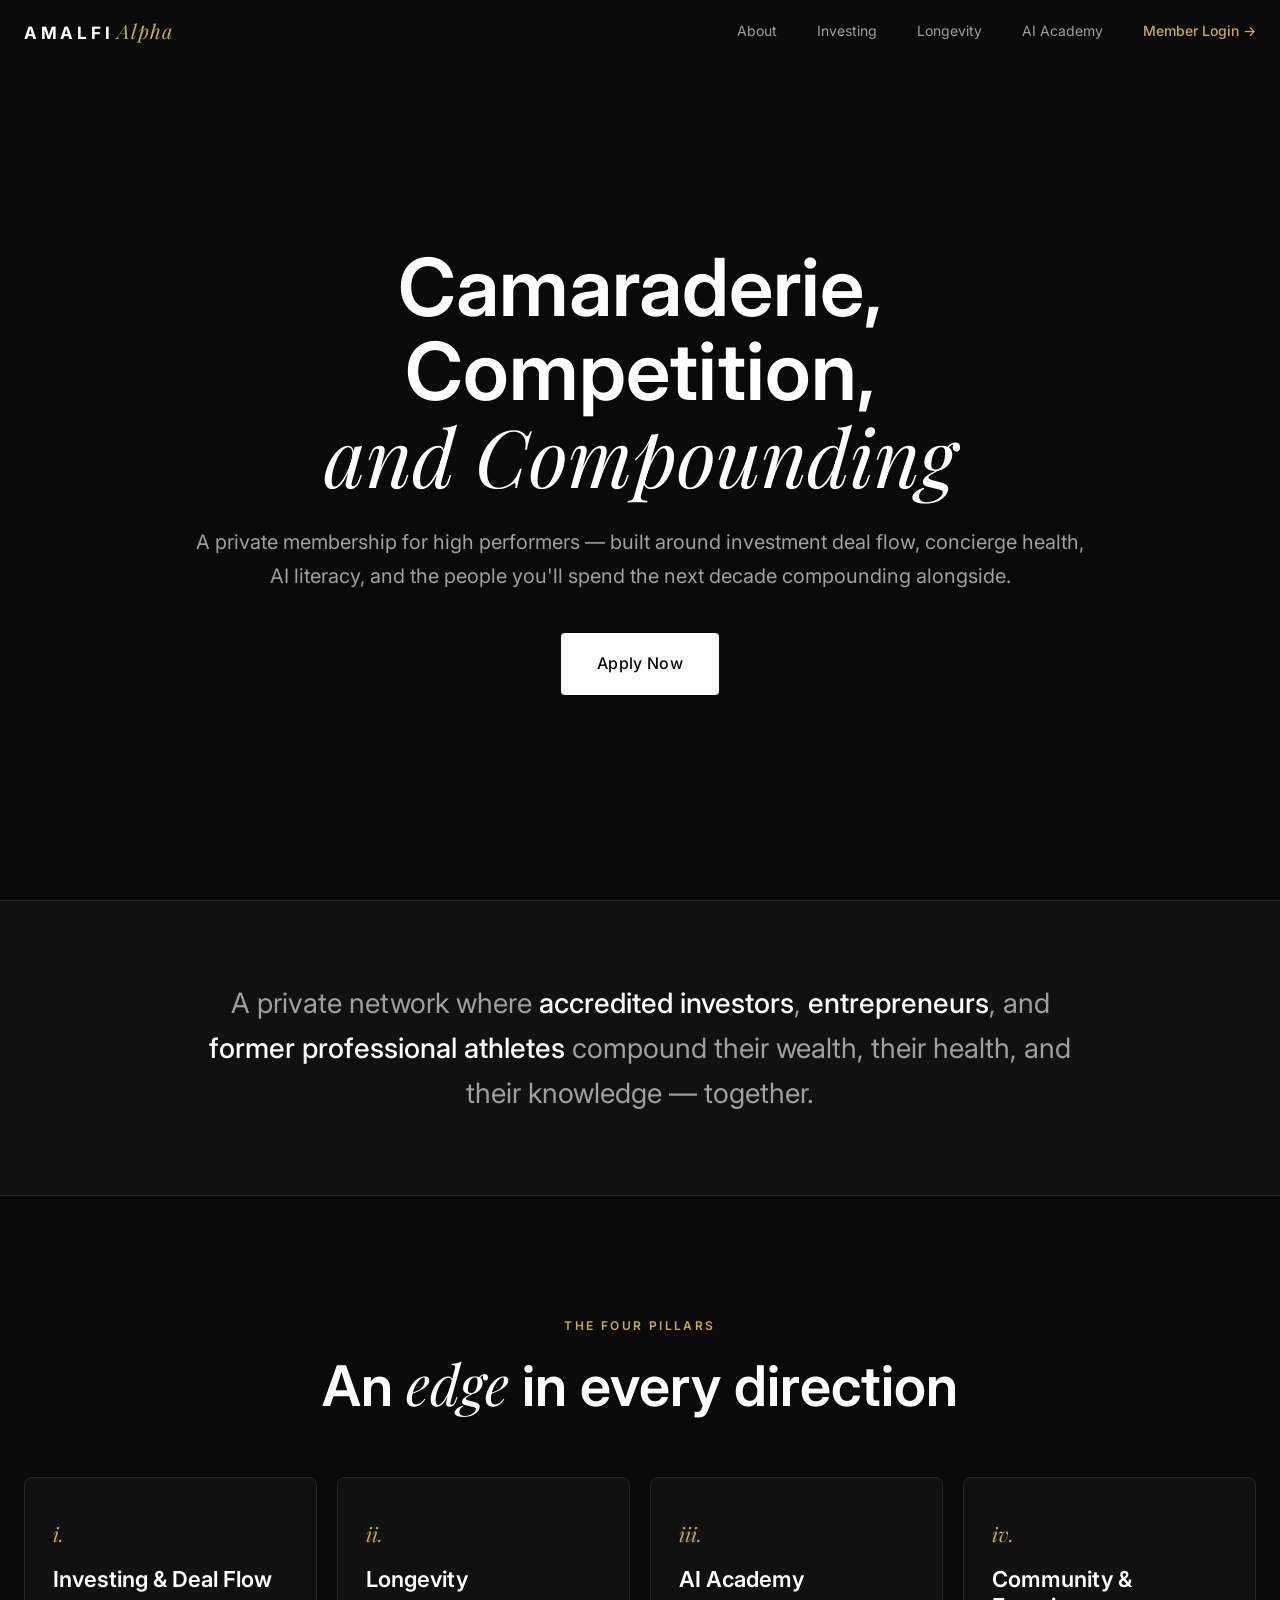
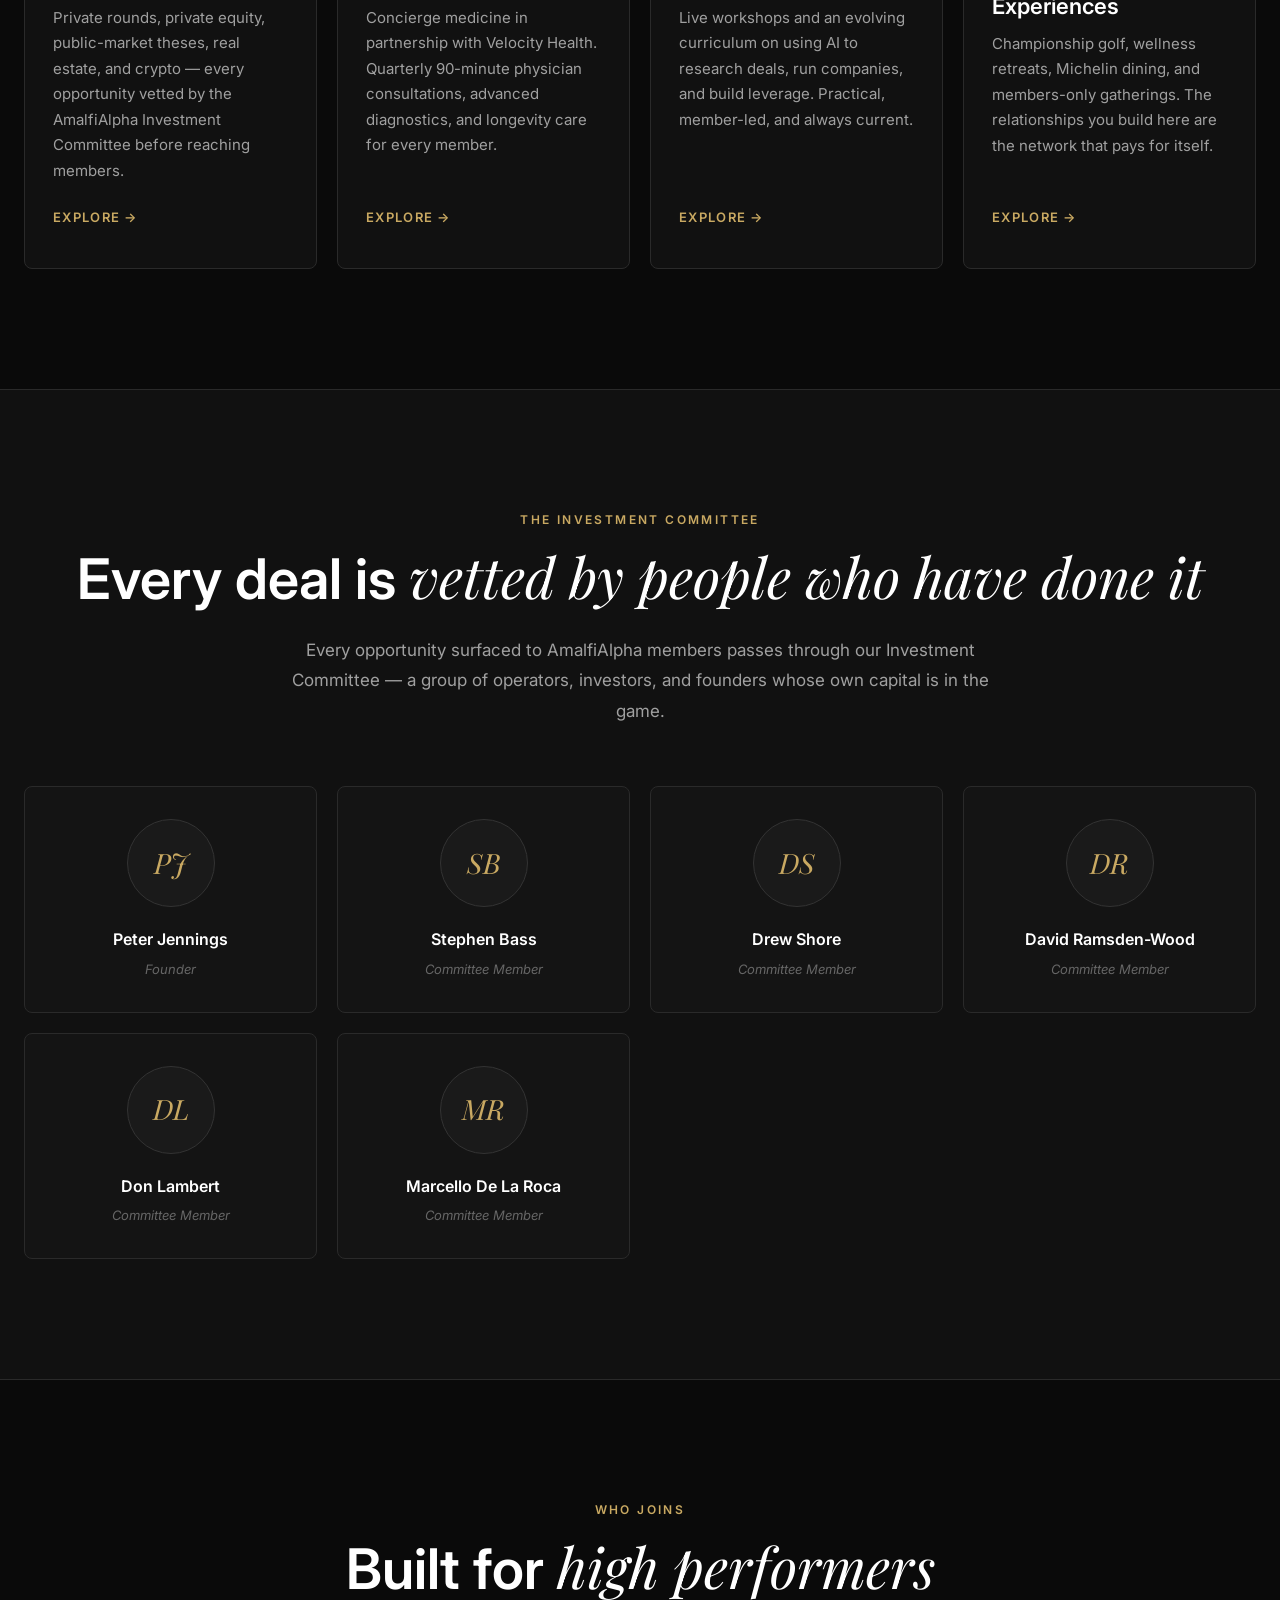
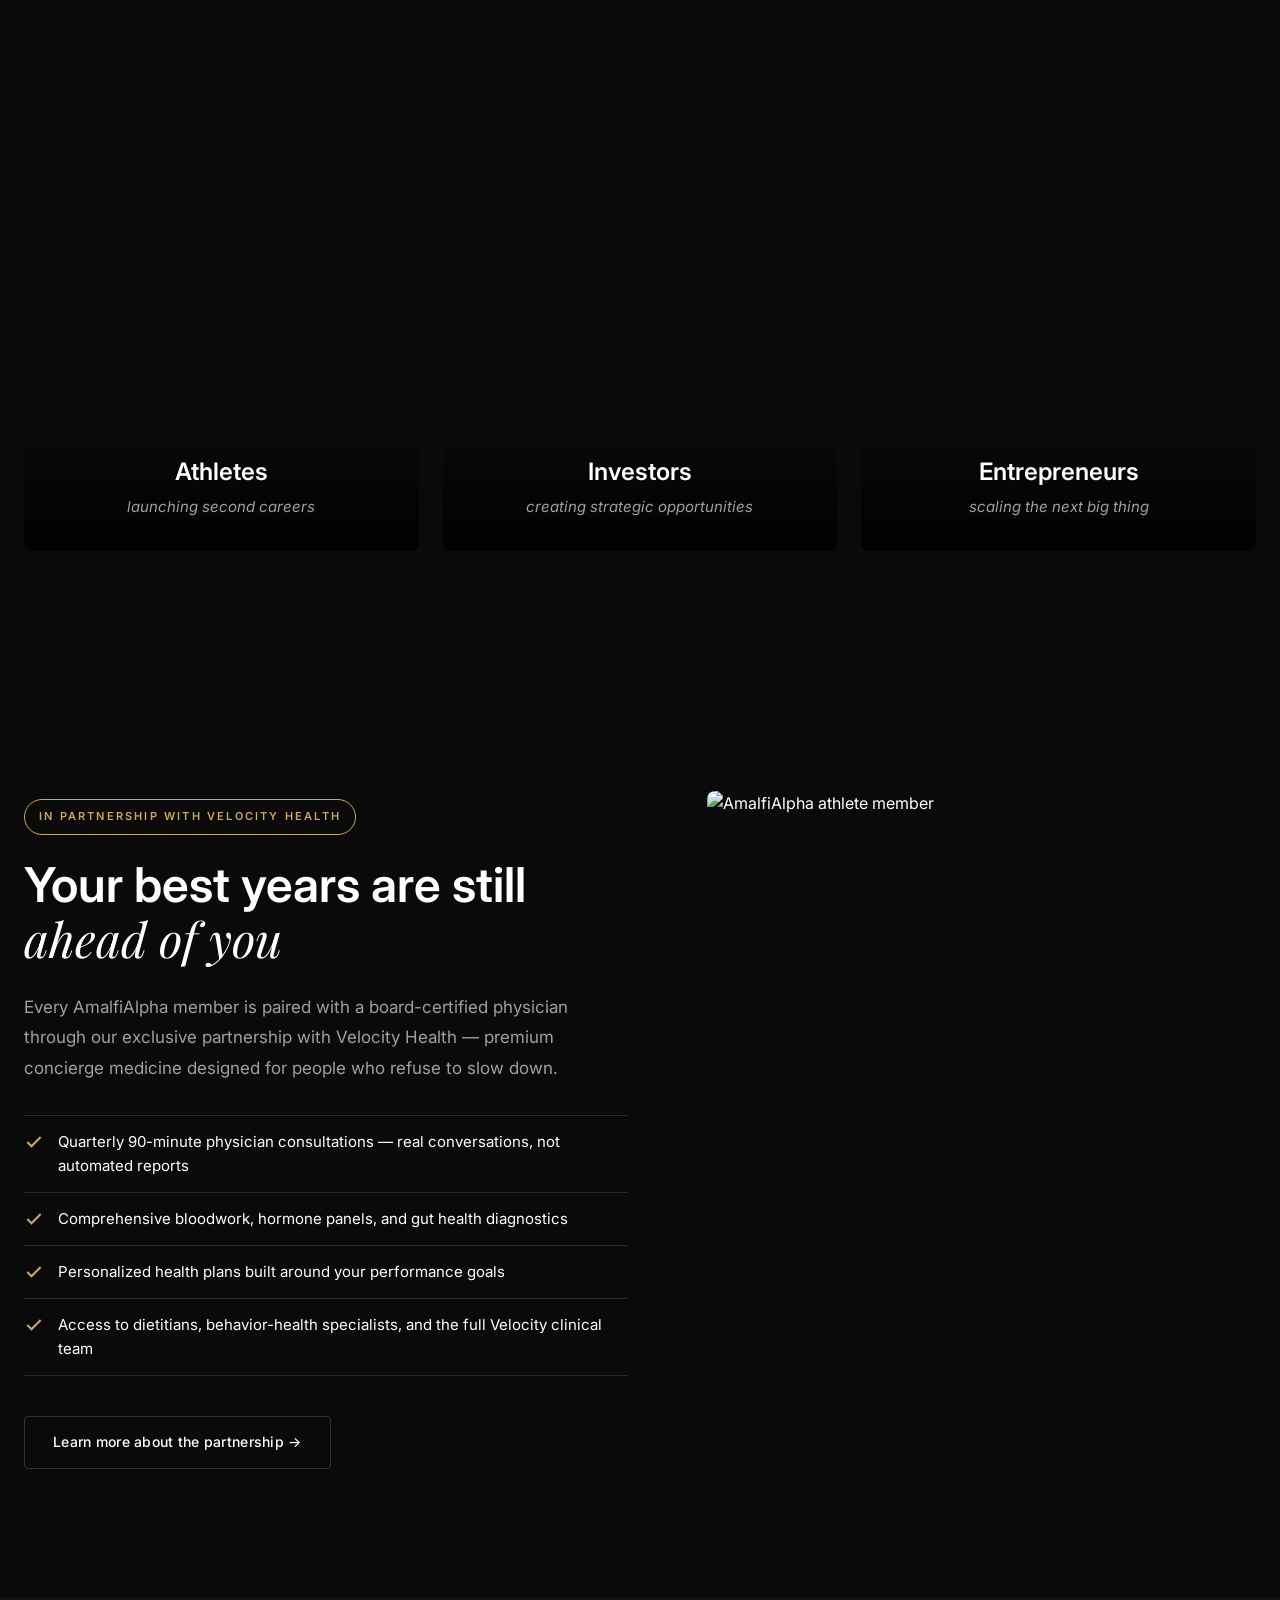
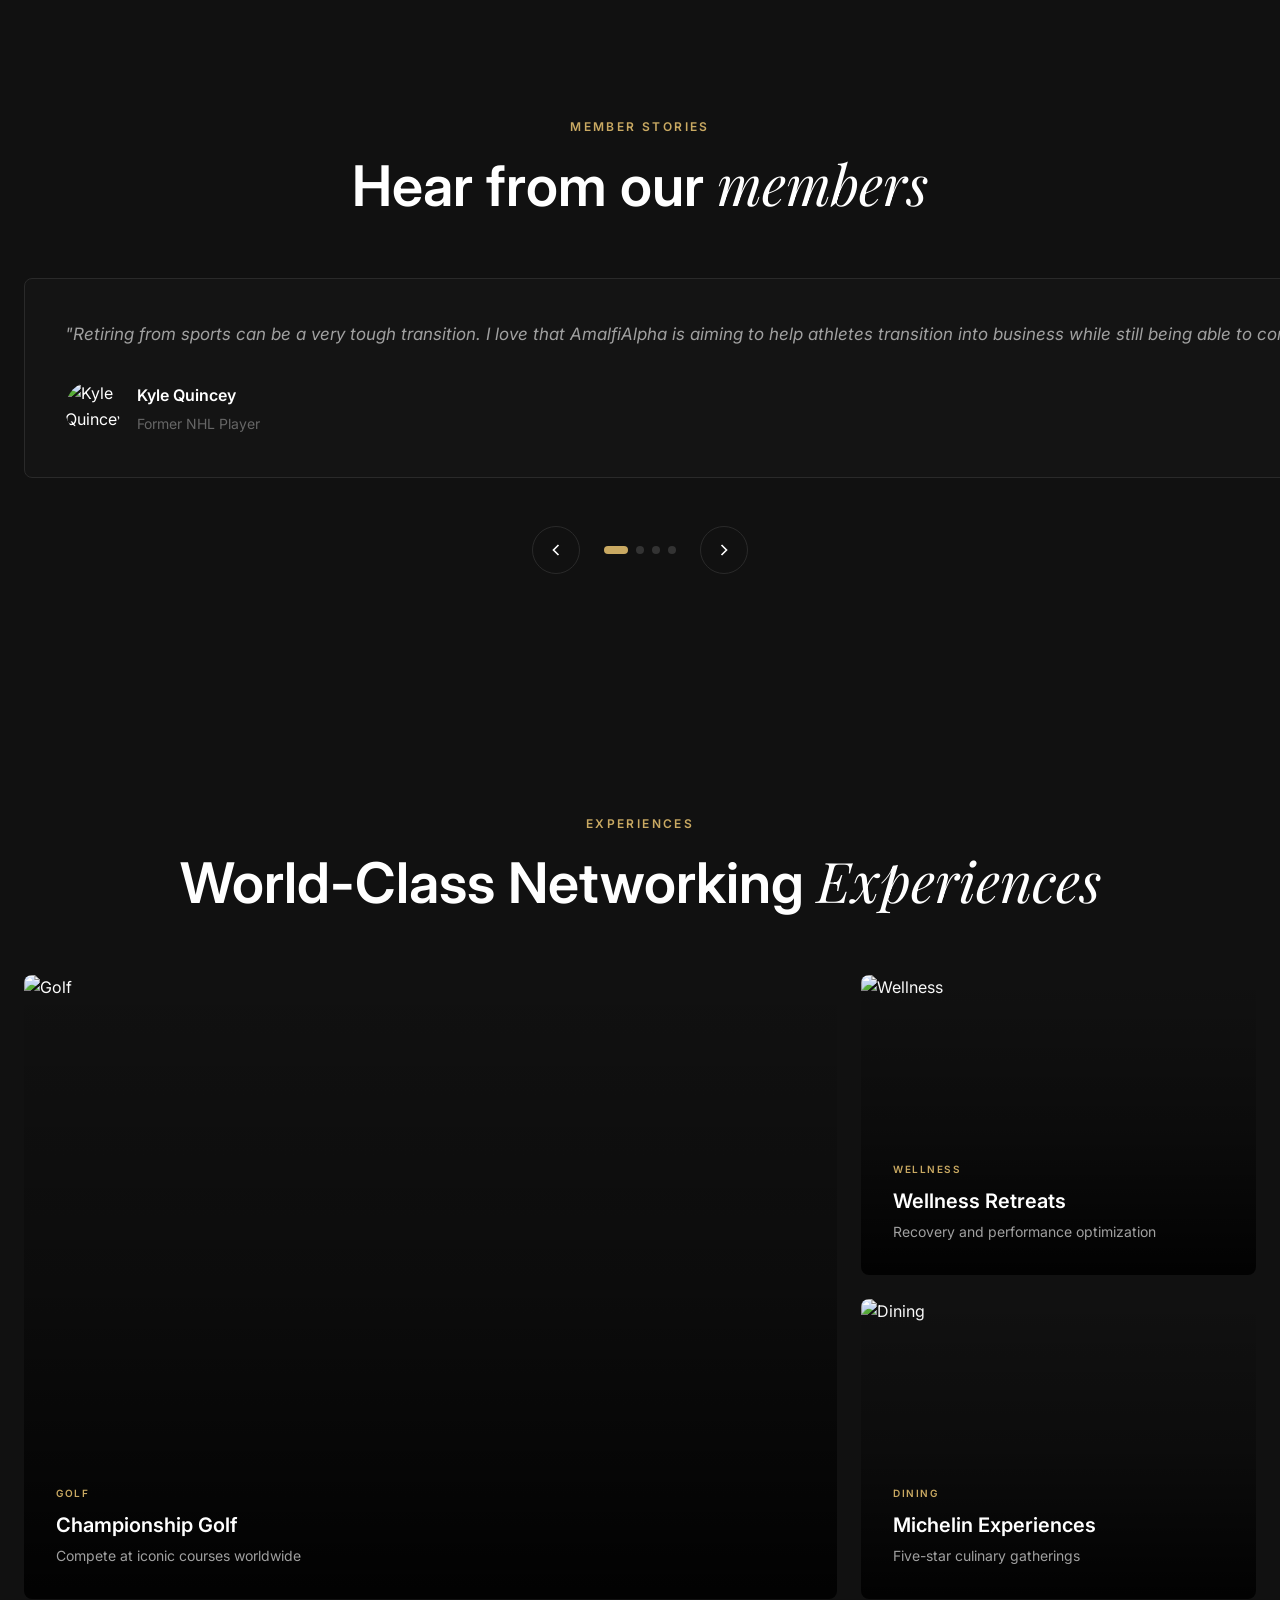
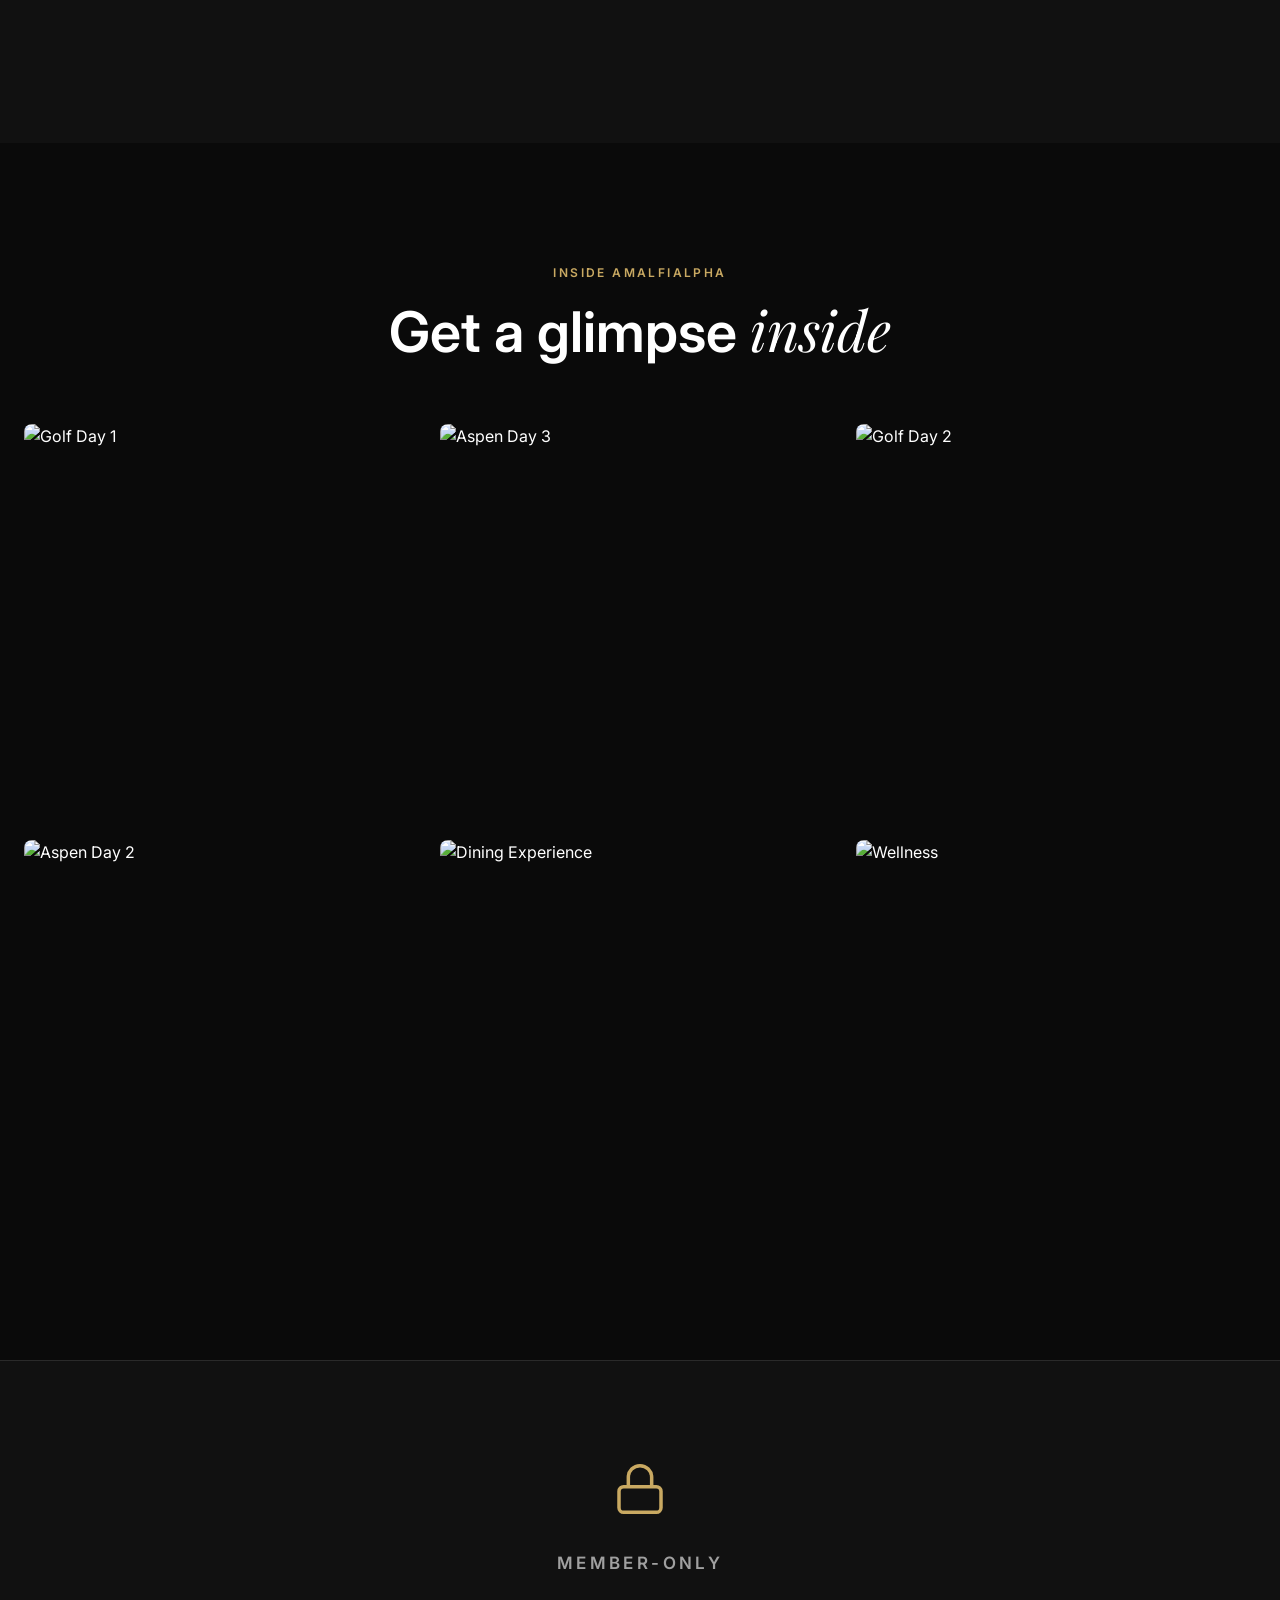
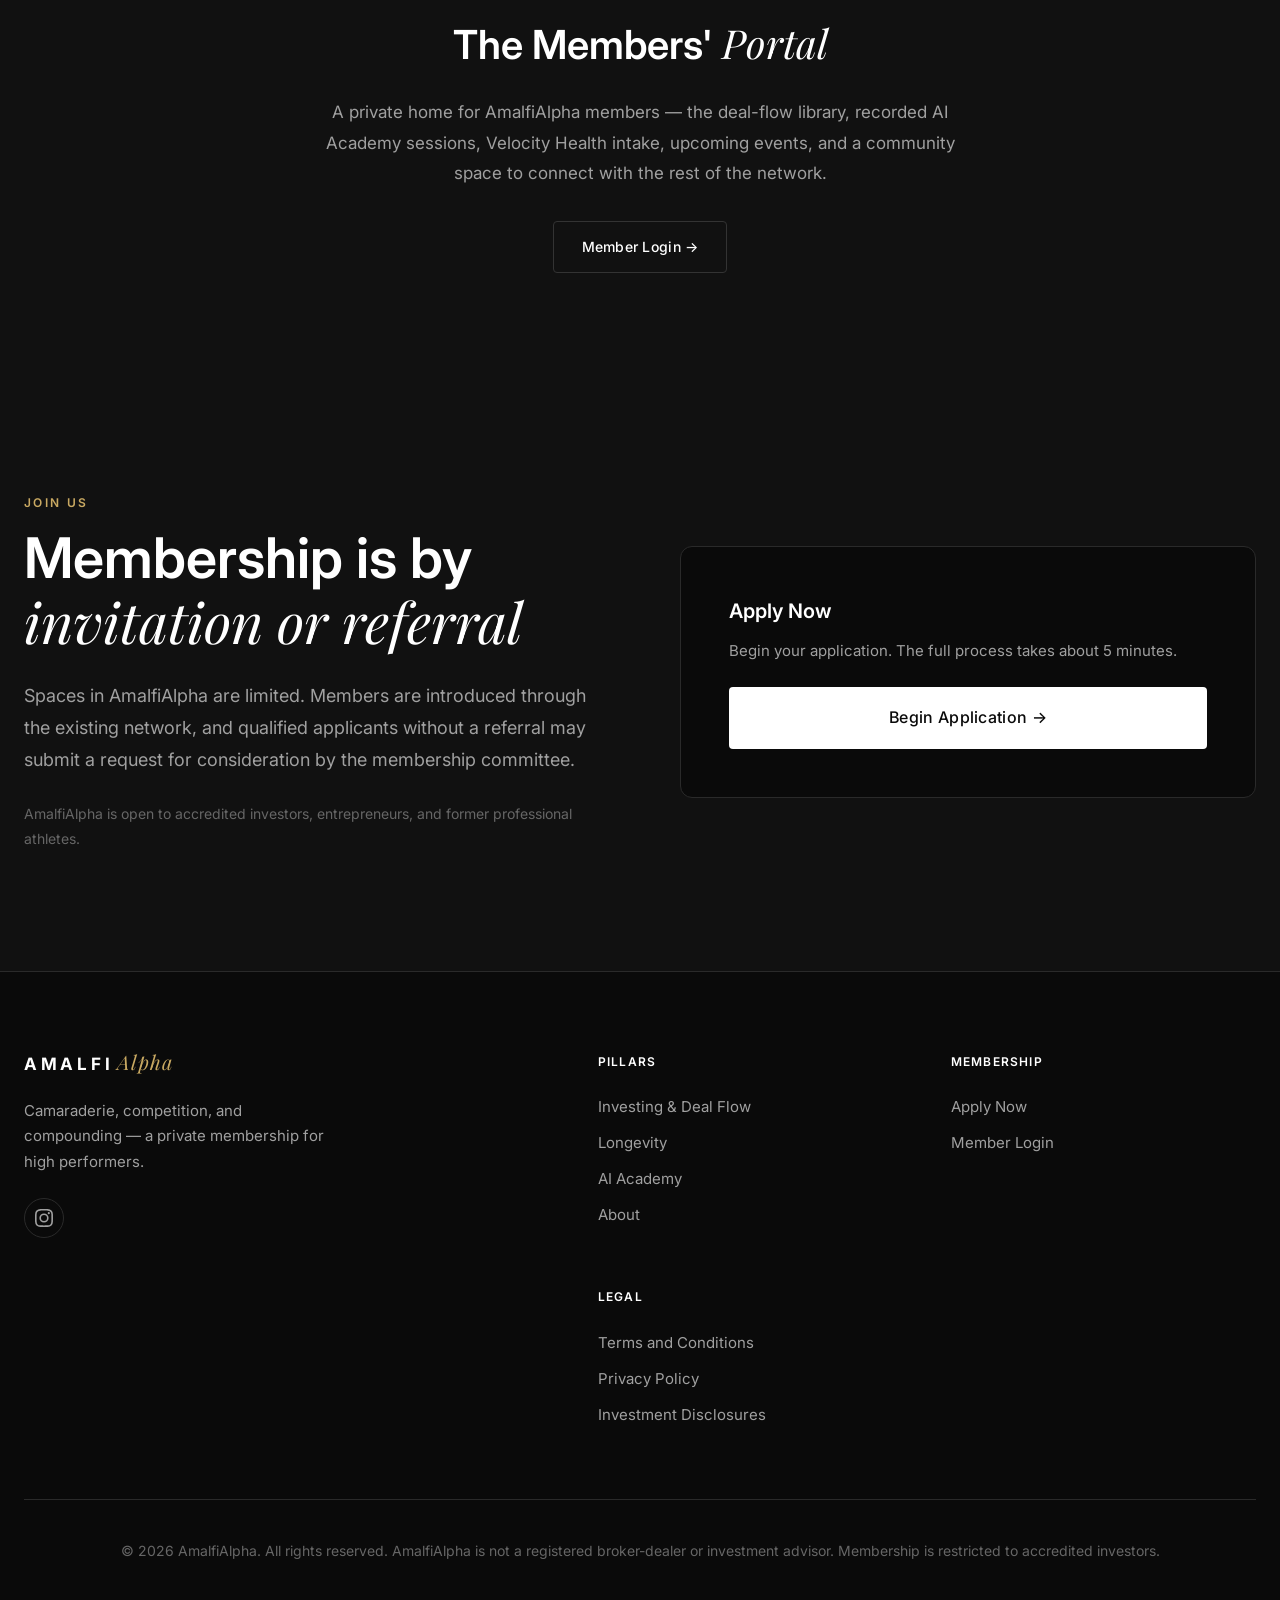
==== commit cce3272b: "Unify header, mobile menu and footer across pages; add current-page indicator, mobile menu a11y and " ====
--- a/index.html
+++ b/index.html
@@ -5,19 +5,13 @@
     <meta name="viewport" content="width=device-width, initial-scale=1.0">
     <title>AmalfiAlpha | Camaraderie, Competition, and Compounding</title>
     <meta name="description" content="A private membership for accredited investors, entrepreneurs, and former athletes — built around investment deal flow, concierge health, AI literacy, and community.">
-    <meta property="og:type" content="website">
-    <meta property="og:site_name" content="AmalfiAlpha">
-    <meta property="og:title" content="AmalfiAlpha | Camaraderie, Competition, and Compounding">
-    <meta property="og:description" content="A private membership for accredited investors, entrepreneurs, and former athletes — built around investment deal flow, concierge health, AI literacy, and community.">
-    <meta property="og:image" content="https://images.squarespace-cdn.com/content/v1/6695d90737f2c533afa46845/c889e86d-ab4b-4e2a-b497-337f56d717b7/Amalfi-Golf-private-founder-ceo-former-athlete-luxury-network+%281%29.jpg?format=1500w">
-    <link rel="icon" type="image/svg+xml" href="favicon.svg">
+    <link rel="icon" href="favicon.svg" type="image/svg+xml">
     <link rel="stylesheet" href="styles.css">
     <link rel="preconnect" href="https://fonts.googleapis.com">
     <link rel="preconnect" href="https://fonts.gstatic.com" crossorigin>
     <link href="https://fonts.googleapis.com/css2?family=Inter:wght@300;400;500;600;700&family=Playfair+Display:wght@400;500;600;700&display=swap" rel="stylesheet">
 </head>
 <body>
-    <a href="#main-content" class="skip-link">Skip to content</a>
     <!-- Navigation -->
     <header class="header">
         <nav class="nav">
@@ -31,7 +25,7 @@
                 <a href="ai-academy.html">AI Academy</a>
                 <a href="#" class="nav-cta">Member Login →</a>
             </div>
-            <button class="mobile-menu-btn" aria-label="Menu" aria-expanded="false" aria-controls="mobile-menu">
+            <button class="mobile-menu-btn" aria-label="Menu" aria-expanded="false" aria-controls="mobileMenu">
                 <span></span>
                 <span></span>
                 <span></span>
@@ -40,7 +34,7 @@
     </header>
 
     <!-- Mobile Menu -->
-    <div class="mobile-menu" id="mobile-menu">
+    <div class="mobile-menu" id="mobileMenu">
         <a href="about.html">About</a>
         <a href="investing.html">Investing</a>
         <a href="health.html">Longevity</a>
@@ -49,7 +43,6 @@
         <a href="apply.html" class="btn btn-primary">Apply Now</a>
     </div>
 
-    <main id="main-content">
     <!-- Hero -->
     <section class="hero">
         <div class="hero-content">
@@ -212,7 +205,7 @@
                     <a href="health.html" class="btn btn-secondary">Learn more about the partnership →</a>
                 </div>
                 <div class="velocity-image">
-                    <img src="https://images.squarespace-cdn.com/content/v1/6695d90737f2c533afa46845/c889e86d-ab4b-4e2a-b497-337f56d717b7/Amalfi-Golf-private-founder-ceo-former-athlete-luxury-network+%281%29.jpg?format=1500w" alt="AmalfiAlpha athlete member" loading="lazy">
+                    <img src="https://images.squarespace-cdn.com/content/v1/6695d90737f2c533afa46845/c889e86d-ab4b-4e2a-b497-337f56d717b7/Amalfi-Golf-private-founder-ceo-former-athlete-luxury-network+%281%29.jpg" alt="AmalfiAlpha athlete member">
                 </div>
             </div>
         </div>
@@ -233,7 +226,7 @@
                         </div>
                         <div class="testimonial-author">
                             <div class="author-avatar">
-                                <img src="https://images.squarespace-cdn.com/content/v1/6695d90737f2c533afa46845/a792f711-172f-4143-af08-2d50b8c70754/Untitled+%286%29.jpg?format=300w" alt="Kyle Quincey" width="56" height="56" loading="lazy">
+                                <img src="https://images.squarespace-cdn.com/content/v1/6695d90737f2c533afa46845/a792f711-172f-4143-af08-2d50b8c70754/Untitled+%286%29.jpg" alt="Kyle Quincey">
                             </div>
                             <div class="author-info">
                                 <h4>Kyle Quincey</h4>
@@ -247,7 +240,7 @@
                         </div>
                         <div class="testimonial-author">
                             <div class="author-avatar">
-                                <img src="https://images.squarespace-cdn.com/content/v1/6695d90737f2c533afa46845/f6b84a4d-238a-49b5-b690-8b6c3b8f6f55/Untitled+%284%29.jpeg?format=300w" alt="Eric Hinman" width="56" height="56" loading="lazy">
+                                <img src="https://images.squarespace-cdn.com/content/v1/6695d90737f2c533afa46845/f6b84a4d-238a-49b5-b690-8b6c3b8f6f55/Untitled+%284%29.jpeg" alt="Eric Hinman">
                             </div>
                             <div class="author-info">
                                 <h4>Eric Hinman</h4>
@@ -261,7 +254,7 @@
                         </div>
                         <div class="testimonial-author">
                             <div class="author-avatar">
-                                <img src="https://images.squarespace-cdn.com/content/v1/6695d90737f2c533afa46845/54ead731-f417-4cee-9b8d-24da5bffadc8/Untitled+%287%29.png?format=300w" alt="T.J. Ward" width="56" height="56" loading="lazy">
+                                <img src="https://images.squarespace-cdn.com/content/v1/6695d90737f2c533afa46845/54ead731-f417-4cee-9b8d-24da5bffadc8/Untitled+%287%29.png" alt="T.J. Ward">
                             </div>
                             <div class="author-info">
                                 <h4>T.J. Ward</h4>
@@ -275,7 +268,7 @@
                         </div>
                         <div class="testimonial-author">
                             <div class="author-avatar">
-                                <img src="https://images.squarespace-cdn.com/content/v1/6695d90737f2c533afa46845/31b3e1fd-7566-4ed4-aa8b-446240f83dd8/Untitled+%2812%29.png?format=300w" alt="Adam Levitan" width="56" height="56" loading="lazy">
+                                <img src="https://images.squarespace-cdn.com/content/v1/6695d90737f2c533afa46845/31b3e1fd-7566-4ed4-aa8b-446240f83dd8/Untitled+%2812%29.png" alt="Adam Levitan">
                             </div>
                             <div class="author-info">
                                 <h4>Adam Levitan</h4>
@@ -311,7 +304,7 @@
             </div>
             <div class="experiences-grid">
                 <div class="experience-card large">
-                    <img src="https://images.squarespace-cdn.com/content/v1/6695d90737f2c533afa46845/c889e86d-ab4b-4e2a-b497-337f56d717b7/Amalfi-Golf-private-founder-ceo-former-athlete-luxury-network+%281%29.jpg?format=1500w" alt="Golf" loading="lazy">
+                    <img src="https://images.squarespace-cdn.com/content/v1/6695d90737f2c533afa46845/c889e86d-ab4b-4e2a-b497-337f56d717b7/Amalfi-Golf-private-founder-ceo-former-athlete-luxury-network+%281%29.jpg" alt="Golf">
                     <div class="experience-overlay">
                         <span class="experience-tag">Golf</span>
                         <h3>Championship Golf</h3>
@@ -319,7 +312,7 @@
                     </div>
                 </div>
                 <div class="experience-card">
-                    <img src="https://images.squarespace-cdn.com/content/v1/6695d90737f2c533afa46845/525cb4f4-4b1b-4081-9f5f-6a90283ea742/The-Spat-at-The-Global-Ambassador-Portecochere-Healthy-Living-Travel.jpg?format=1500w" alt="Wellness" loading="lazy">
+                    <img src="https://images.squarespace-cdn.com/content/v1/6695d90737f2c533afa46845/525cb4f4-4b1b-4081-9f5f-6a90283ea742/The-Spat-at-The-Global-Ambassador-Portecochere-Healthy-Living-Travel.jpg" alt="Wellness">
                     <div class="experience-overlay">
                         <span class="experience-tag">Wellness</span>
                         <h3>Wellness Retreats</h3>
@@ -327,7 +320,7 @@
                     </div>
                 </div>
                 <div class="experience-card">
-                    <img src="https://images.squarespace-cdn.com/content/v1/6695d90737f2c533afa46845/452ade04-51ee-4816-b40e-627482b957d9/Amalfi_Dining_Leadership_Development_Experience_Catch_Restaurant.png?format=1500w" alt="Dining" loading="lazy">
+                    <img src="https://images.squarespace-cdn.com/content/v1/6695d90737f2c533afa46845/452ade04-51ee-4816-b40e-627482b957d9/Amalfi_Dining_Leadership_Development_Experience_Catch_Restaurant.png" alt="Dining">
                     <div class="experience-overlay">
                         <span class="experience-tag">Dining</span>
                         <h3>Michelin Experiences</h3>
@@ -335,7 +328,7 @@
                     </div>
                 </div>
                 <div class="experience-card">
-                    <img src="https://images.squarespace-cdn.com/content/v1/6695d90737f2c533afa46845/217bf971-f38d-4731-9371-74a3d3c623a7/AmalfiAspen2024Day2-51.jpg?format=1500w" alt="Aspen" loading="lazy">
+                    <img src="https://images.squarespace-cdn.com/content/v1/6695d90737f2c533afa46845/217bf971-f38d-4731-9371-74a3d3c623a7/AmalfiAspen2024Day2-51.jpg" alt="Aspen">
                     <div class="experience-overlay">
                         <span class="experience-tag">Events</span>
                         <h3>Exclusive Gatherings</h3>
@@ -343,7 +336,7 @@
                     </div>
                 </div>
                 <div class="experience-card">
-                    <img src="https://images.squarespace-cdn.com/content/v1/6695d90737f2c533afa46845/f48ce220-f368-4db8-8110-0c46b1a523a7/King-Kool-001+%281%29.jpg?format=1500w" alt="Networking" loading="lazy">
+                    <img src="https://images.squarespace-cdn.com/content/v1/6695d90737f2c533afa46845/f48ce220-f368-4db8-8110-0c46b1a523a7/King-Kool-001+%281%29.jpg" alt="Networking">
                     <div class="experience-overlay">
                         <span class="experience-tag">Networking</span>
                         <h3>Social Events</h3>
@@ -363,22 +356,22 @@
             </div>
             <div class="glimpse-gallery">
                 <div class="gallery-item">
-                    <img src="https://images.squarespace-cdn.com/content/v1/6695d90737f2c533afa46845/455c41f2-e84e-42b3-bba4-0e150a9016d3/Amalfi_Golf_Day_1_LowRes-174.jpg?format=1500w" alt="Golf Day 1" loading="lazy">
-                </div>
-                <div class="gallery-item">
-                    <img src="https://images.squarespace-cdn.com/content/v1/6695d90737f2c533afa46845/e12decd0-c3aa-43f6-969f-42dda2d96174/AmalfiAspen2024Day3-116.jpg?format=1500w" alt="Aspen Day 3" loading="lazy">
-                </div>
-                <div class="gallery-item">
-                    <img src="https://images.squarespace-cdn.com/content/v1/6695d90737f2c533afa46845/e360eb15-34ca-4f9f-b811-dc9df6491821/Amalfi_Golf_Day_2_LowRes-93.jpg?format=1500w" alt="Golf Day 2" loading="lazy">
-                </div>
-                <div class="gallery-item">
-                    <img src="https://images.squarespace-cdn.com/content/v1/6695d90737f2c533afa46845/217bf971-f38d-4731-9371-74a3d3c623a7/AmalfiAspen2024Day2-51.jpg?format=1500w" alt="Aspen Day 2" loading="lazy">
-                </div>
-                <div class="gallery-item">
-                    <img src="https://images.squarespace-cdn.com/content/v1/6695d90737f2c533afa46845/452ade04-51ee-4816-b40e-627482b957d9/Amalfi_Dining_Leadership_Development_Experience_Catch_Restaurant.png?format=1500w" alt="Dining Experience" loading="lazy">
-                </div>
-                <div class="gallery-item">
-                    <img src="https://images.squarespace-cdn.com/content/v1/6695d90737f2c533afa46845/525cb4f4-4b1b-4081-9f5f-6a90283ea742/The-Spat-at-The-Global-Ambassador-Portecochere-Healthy-Living-Travel.jpg?format=1500w" alt="Wellness" loading="lazy">
+                    <img src="https://images.squarespace-cdn.com/content/v1/6695d90737f2c533afa46845/455c41f2-e84e-42b3-bba4-0e150a9016d3/Amalfi_Golf_Day_1_LowRes-174.jpg" alt="Golf Day 1">
+                </div>
+                <div class="gallery-item">
+                    <img src="https://images.squarespace-cdn.com/content/v1/6695d90737f2c533afa46845/e12decd0-c3aa-43f6-969f-42dda2d96174/AmalfiAspen2024Day3-116.jpg" alt="Aspen Day 3">
+                </div>
+                <div class="gallery-item">
+                    <img src="https://images.squarespace-cdn.com/content/v1/6695d90737f2c533afa46845/e360eb15-34ca-4f9f-b811-dc9df6491821/Amalfi_Golf_Day_2_LowRes-93.jpg" alt="Golf Day 2">
+                </div>
+                <div class="gallery-item">
+                    <img src="https://images.squarespace-cdn.com/content/v1/6695d90737f2c533afa46845/217bf971-f38d-4731-9371-74a3d3c623a7/AmalfiAspen2024Day2-51.jpg" alt="Aspen Day 2">
+                </div>
+                <div class="gallery-item">
+                    <img src="https://images.squarespace-cdn.com/content/v1/6695d90737f2c533afa46845/452ade04-51ee-4816-b40e-627482b957d9/Amalfi_Dining_Leadership_Development_Experience_Catch_Restaurant.png" alt="Dining Experience">
+                </div>
+                <div class="gallery-item">
+                    <img src="https://images.squarespace-cdn.com/content/v1/6695d90737f2c533afa46845/525cb4f4-4b1b-4081-9f5f-6a90283ea742/The-Spat-at-The-Global-Ambassador-Portecochere-Healthy-Living-Travel.jpg" alt="Wellness">
                 </div>
             </div>
         </div>
@@ -417,8 +410,6 @@
         </div>
     </section>
 
-    </main>
-
     <!-- Footer -->
     <footer class="footer">
         <div class="container">
@@ -429,7 +420,7 @@
                     </a>
                     <p>Camaraderie, competition, and compounding — a private membership for high performers.</p>
                     <div class="social-links">
-                        <a href="https://instagram.com/joinamalfi" aria-label="Instagram" target="_blank">
+                        <a href="https://instagram.com/joinamalfi" aria-label="Instagram" target="_blank" rel="noopener noreferrer">
                             <svg viewBox="0 0 24 24" fill="currentColor"><path d="M12 2.163c3.204 0 3.584.012 4.85.07 3.252.148 4.771 1.691 4.919 4.919.058 1.265.069 1.645.069 4.849 0 3.205-.012 3.584-.069 4.849-.149 3.225-1.664 4.771-4.919 4.919-1.266.058-1.644.07-4.85.07-3.204 0-3.584-.012-4.849-.07-3.26-.149-4.771-1.699-4.919-4.92-.058-1.265-.07-1.644-.07-4.849 0-3.204.013-3.583.07-4.849.149-3.227 1.664-4.771 4.919-4.919 1.266-.057 1.645-.069 4.849-.069zM12 0C8.741 0 8.333.014 7.053.072 2.695.272.273 2.69.073 7.052.014 8.333 0 8.741 0 12c0 3.259.014 3.668.072 4.948.2 4.358 2.618 6.78 6.98 6.98C8.333 23.986 8.741 24 12 24c3.259 0 3.668-.014 4.948-.072 4.354-.2 6.782-2.618 6.979-6.98.059-1.28.073-1.689.073-4.948 0-3.259-.014-3.667-.072-4.947-.196-4.354-2.617-6.78-6.979-6.98C15.668.014 15.259 0 12 0zm0 5.838a6.162 6.162 0 100 12.324 6.162 6.162 0 000-12.324zM12 16a4 4 0 110-8 4 4 0 010 8zm6.406-11.845a1.44 1.44 0 100 2.881 1.44 1.44 0 000-2.881z"/></svg>
                         </a>
                     </div>
--- a/styles.css
+++ b/styles.css
@@ -11,7 +11,7 @@
     --color-bg-card: #141414;
     --color-text: #ffffff;
     --color-text-secondary: #a0a0a0;
-    --color-text-muted: #8a8a8a;
+    --color-text-muted: #666666;
     --color-accent: #c9a962;
     --color-accent-light: #d4b978;
     --color-border: #2a2a2a;
@@ -26,22 +26,6 @@
 
     --container-width: 1280px;
     --section-padding: 120px;
-}
-
-.skip-link {
-    position: absolute;
-    top: -100px;
-    left: 16px;
-    z-index: 2000;
-    padding: 12px 20px;
-    background: var(--color-accent);
-    color: #0a0a0a;
-    font-weight: 600;
-    border-radius: 4px;
-    transition: top var(--transition-fast);
-}
-.skip-link:focus {
-    top: 16px;
 }
 
 /* Reset & Base */
@@ -304,7 +288,7 @@
     z-index: -1;
     background:
         linear-gradient(to bottom, rgba(10, 10, 10, 0.6) 0%, rgba(10, 10, 10, 0.4) 50%, rgba(10, 10, 10, 0.7) 100%),
-        url('https://images.squarespace-cdn.com/content/v1/6695d90737f2c533afa46845/4904673a-b2bc-4488-8820-f0f40d6108ff/Amalfi-private-luxury-network-founder-ceo-former-athletes+%281%29.jpg?format=2500w');
+        url('https://images.squarespace-cdn.com/content/v1/6695d90737f2c533afa46845/4904673a-b2bc-4488-8820-f0f40d6108ff/Amalfi-private-luxury-network-founder-ceo-former-athletes+%281%29.jpg');
     background-size: cover;
     background-position: center;
 }
@@ -413,15 +397,15 @@
 }
 
 .type-image.athlete {
-    background-image: url('https://images.squarespace-cdn.com/content/v1/6695d90737f2c533afa46845/c889e86d-ab4b-4e2a-b497-337f56d717b7/Amalfi-Golf-private-founder-ceo-former-athlete-luxury-network+%281%29.jpg?format=1500w');
+    background-image: url('https://images.squarespace-cdn.com/content/v1/6695d90737f2c533afa46845/c889e86d-ab4b-4e2a-b497-337f56d717b7/Amalfi-Golf-private-founder-ceo-former-athlete-luxury-network+%281%29.jpg');
 }
 
 .type-image.investor {
-    background-image: url('https://images.squarespace-cdn.com/content/v1/6695d90737f2c533afa46845/a6350758-362d-4dd6-b7b1-6872cc72dab1/IMGL1883.jpg?format=1500w');
+    background-image: url('https://images.squarespace-cdn.com/content/v1/6695d90737f2c533afa46845/a6350758-362d-4dd6-b7b1-6872cc72dab1/IMGL1883.jpg');
 }
 
 .type-image.entrepreneur {
-    background-image: url('https://images.squarespace-cdn.com/content/v1/6695d90737f2c533afa46845/217bf971-f38d-4731-9371-74a3d3c623a7/AmalfiAspen2024Day2-51.jpg?format=1500w');
+    background-image: url('https://images.squarespace-cdn.com/content/v1/6695d90737f2c533afa46845/217bf971-f38d-4731-9371-74a3d3c623a7/AmalfiAspen2024Day2-51.jpg');
 }
 
 .type-card:hover .type-image {
@@ -1847,13 +1831,16 @@
     }
 }
 
-@media (prefers-reduced-motion: reduce) {
-    html { scroll-behavior: auto; }
-    *, *::before, *::after {
-        animation-duration: 0.01ms !important;
-        animation-iteration-count: 1 !important;
-        transition-duration: 0.01ms !important;
-        scroll-behavior: auto !important;
-    }
-    .fade-in { opacity: 1; transform: none; }
-}
+
+/* Current page indicator */
+.nav-links a[aria-current="page"] {
+    color: var(--color-text);
+    text-decoration: underline;
+    text-decoration-color: var(--color-accent);
+    text-decoration-thickness: 1px;
+    text-underline-offset: 8px;
+}
+
+.mobile-menu a[aria-current="page"] {
+    color: var(--color-accent);
+}
